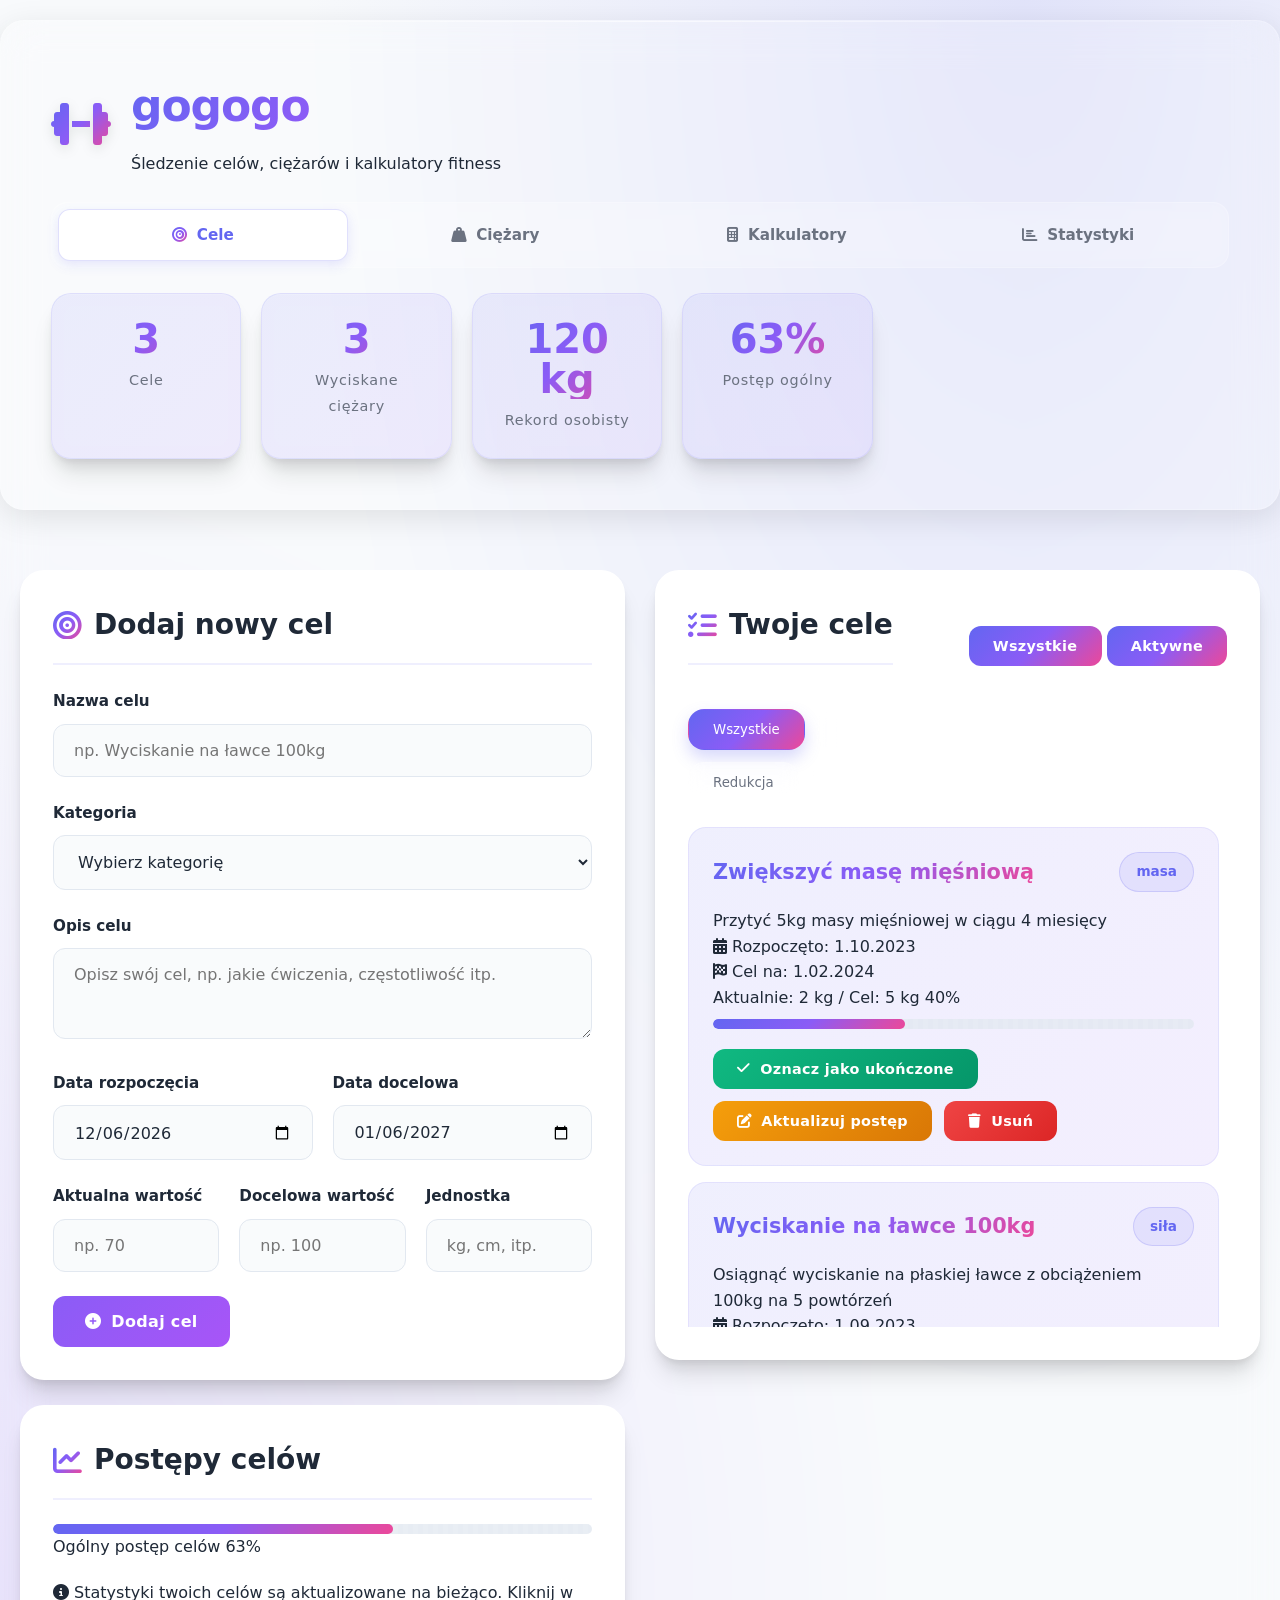
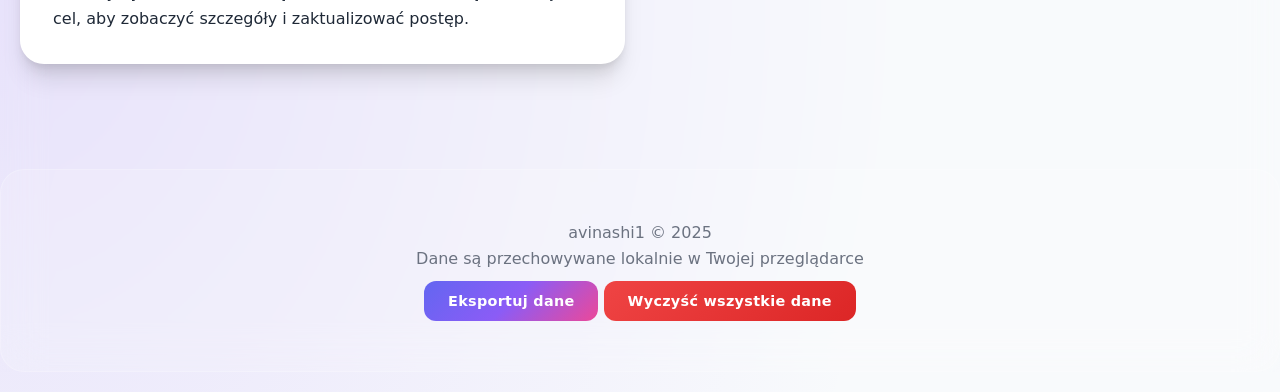
==== index.html @ af3c7fda "Add files via upload" ====
<!DOCTYPE html>
<html lang="pl">
<head>
    <meta charset="UTF-8">
    <meta name="viewport" content="width=device-width, initial-scale=1.0">
    <title>Fitness Pro Tracker - Śledzenie Celów i Ciężarów</title>
    <link rel="stylesheet" href="https://cdnjs.cloudflare.com/ajax/libs/font-awesome/6.4.0/css/all.min.css">
    <style>
* {
    margin: 0;
    padding: 0;
    box-sizing: border-box;
    font-family: 'Inter', 'Segoe UI', system-ui, -apple-system, sans-serif;
}

:root {
    --primary: #6366f1;
    --primary-light: #818cf8;
    --primary-dark: #4f46e5;
    --secondary: #10b981;
    --accent: #8b5cf6;
    --glass-bg: rgba(255, 255, 255, 0.15);
    --glass-border: rgba(255, 255, 255, 0.2);
    --glass-shadow: 0 8px 32px rgba(0, 0, 0, 0.1);
    --text-primary: #1f2937;
    --text-secondary: #6b7280;
    --success: #10b981;
    --warning: #f59e0b;
    --danger: #ef4444;
    --background: #f8fafc;
    --surface: #ffffff;
    --gradient-primary: linear-gradient(135deg, #6366f1 0%, #8b5cf6 50%, #ec4899 100%);
    --gradient-glass: linear-gradient(135deg, rgba(255, 255, 255, 0.25) 0%, rgba(255, 255, 255, 0.15) 100%);
    --gradient-card: linear-gradient(135deg, rgba(99, 102, 241, 0.1) 0%, rgba(139, 92, 246, 0.1) 100%);
}

body {
    background: var(--background);
    background-image: 
        radial-gradient(at 80% 0%, rgba(99, 102, 241, 0.15) 0px, transparent 50%),
        radial-gradient(at 0% 80%, rgba(139, 92, 246, 0.15) 0px, transparent 50%);
    color: var(--text-primary);
    line-height: 1.6;
    min-height: 100vh;
    backdrop-filter: blur(20px);
}

.container {
    max-width: 1400px;
    margin: 0 auto;
    padding: 20px;
}

header {
    background: var(--glass-bg);
    backdrop-filter: blur(20px) saturate(180%);
    -webkit-backdrop-filter: blur(20px) saturate(180%);
    border: 1px solid var(--glass-border);
    border-radius: 24px;
    padding: 30px 0;
    margin: 20px auto 40px;
    max-width: 1400px;
    box-shadow: var(--glass-shadow);
    position: relative;
    overflow: hidden;
}

header::before {
    content: '';
    position: absolute;
    top: 0;
    left: 0;
    right: 0;
    height: 1px;
    background: linear-gradient(90deg, 
        transparent, 
        rgba(255, 255, 255, 0.6), 
        transparent
    );
}

.header-content {
    display: flex;
    justify-content: space-between;
    align-items: center;
    flex-wrap: wrap;
    padding: 0 30px;
    position: relative;
    z-index: 1;
}

h1 {
    font-size: 2.75rem;
    font-weight: 800;
    background: var(--gradient-primary);
    -webkit-background-clip: text;
    background-clip: text;
    color: transparent;
    margin-bottom: 10px;
    letter-spacing: -0.025em;
}

.logo {
    display: flex;
    align-items: center;
    gap: 20px;
}

.logo i {
    font-size: 3rem;
    background: var(--gradient-primary);
    -webkit-background-clip: text;
    background-clip: text;
    color: transparent;
    filter: drop-shadow(0 4px 6px rgba(0, 0, 0, 0.1));
}

.nav-tabs {
    display: flex;
    background: var(--glass-bg);
    backdrop-filter: blur(10px);
    border: 1px solid var(--glass-border);
    border-radius: 16px;
    padding: 6px;
    margin-top: 25px;
    width: 100%;
    gap: 4px;
}

.tab-btn {
    flex: 1;
    background: transparent;
    border: none;
    color: var(--text-secondary);
    padding: 16px 20px;
    border-radius: 12px;
    cursor: pointer;
    font-weight: 600;
    font-size: 0.95rem;
    transition: all 0.3s cubic-bezier(0.4, 0, 0.2, 1);
    display: flex;
    align-items: center;
    justify-content: center;
    gap: 10px;
    position: relative;
    overflow: hidden;
}

.tab-btn::before {
    content: '';
    position: absolute;
    top: 0;
    left: 0;
    right: 0;
    bottom: 0;
    background: var(--gradient-glass);
    opacity: 0;
    transition: opacity 0.3s;
}

.tab-btn:hover {
    color: var(--primary);
    transform: translateY(-2px);
}

.tab-btn:hover::before {
    opacity: 1;
}

.tab-btn.active {
    background: var(--surface);
    color: var(--primary);
    box-shadow: 0 4px 12px rgba(99, 102, 241, 0.15);
    border: 1px solid rgba(99, 102, 241, 0.2);
}

.tab-btn.active i {
    background: var(--gradient-primary);
    -webkit-background-clip: text;
    background-clip: text;
    color: transparent;
}

.stats-summary {
    display: flex;
    gap: 20px;
    margin-top: 25px;
    flex-wrap: wrap;
}

.stat-card {
    background: var(--gradient-card);
    backdrop-filter: blur(10px);
    border: 1px solid rgba(99, 102, 241, 0.1);
    border-radius: 20px;
    padding: 25px;
    text-align: center;
    flex: 1;
    min-width: 180px;
    transition: all 0.3s ease;
    position: relative;
    overflow: hidden;
}

.stat-card::before {
    content: '';
    position: absolute;
    top: 0;
    left: 0;
    right: 0;
    height: 3px;
    background: var(--gradient-primary);
    opacity: 0;
    transition: opacity 0.3s;
}

.stat-card:hover {
    transform: translateY(-5px);
    box-shadow: 0 12px 24px rgba(99, 102, 241, 0.15);
    border-color: rgba(99, 102, 241, 0.2);
}

.stat-card:hover::before {
    opacity: 1;
}

.stat-number {
    font-size: 2.5rem;
    font-weight: 800;
    display: block;
    background: var(--gradient-primary);
    -webkit-background-clip: text;
    background-clip: text;
    color: transparent;
    line-height: 1;
    margin-bottom: 8px;
}

.stat-label {
    font-size: 0.9rem;
    color: var(--text-secondary);
    font-weight: 500;
    letter-spacing: 0.05em;
}

/* Tab content with liquid effect */
.tab-content {
    display: none;
    animation: liquidAppear 0.6s cubic-bezier(0.4, 0, 0.2, 1);
}

@keyframes liquidAppear {
    from {
        opacity: 0;
        transform: translateY(20px) scale(0.98);
    }
    to {
        opacity: 1;
        transform: translateY(0) scale(1);
    }
}

.tab-content.active {
    display: block;
}

/* Glass cards with liquid borders */
.main-content {
    display: grid;
    grid-template-columns: 1fr 1fr;
    gap: 30px;
}

@media (max-width: 992px) {
    .main-content {
        grid-template-columns: 1fr;
    }
}

.card {
    background: var(--surface);
    backdrop-filter: blur(20px);
    border: 1px solid var(--glass-border);
    border-radius: 24px;
    padding: 32px;
    box-shadow: var(--glass-shadow);
    margin-bottom: 25px;
    position: relative;
    overflow: hidden;
    transition: all 0.3s cubic-bezier(0.4, 0, 0.2, 1);
}

.card::before {
    content: '';
    position: absolute;
    inset: 0;
    background: var(--gradient-glass);
    opacity: 0;
    transition: opacity 0.3s;
}

.card:hover {
    transform: translateY(-5px);
    box-shadow: 0 20px 40px rgba(0, 0, 0, 0.12);
}

.card:hover::before {
    opacity: 0.1;
}

.card h2 {
    color: var(--text-primary);
    margin-bottom: 24px;
    padding-bottom: 16px;
    border-bottom: 2px solid rgba(99, 102, 241, 0.1);
    display: flex;
    align-items: center;
    gap: 12px;
    font-size: 1.75rem;
    font-weight: 700;
}

.card h2 i {
    background: var(--gradient-primary);
    -webkit-background-clip: text;
    background-clip: text;
    color: transparent;
    font-size: 1.8rem;
}

/* Modern form elements */
.form-group {
    margin-bottom: 24px;
}

label {
    display: block;
    margin-bottom: 10px;
    font-weight: 600;
    color: var(--text-primary);
    font-size: 0.95rem;
}

input, select, textarea {
    width: 100%;
    padding: 16px 20px;
    background: rgba(248, 250, 252, 0.8);
    border: 1.5px solid #e2e8f0;
    border-radius: 12px;
    font-size: 1rem;
    transition: all 0.3s cubic-bezier(0.4, 0, 0.2, 1);
    color: var(--text-primary);
}

input:focus, select:focus, textarea:focus {
    outline: none;
    border-color: var(--primary-light);
    box-shadow: 0 0 0 3px rgba(99, 102, 241, 0.1);
    background: white;
    transform: translateY(-1px);
}

/* Modern buttons with liquid effect */
.btn {
    display: inline-flex;
    align-items: center;
    justify-content: center;
    gap: 10px;
    background: var(--gradient-primary);
    color: white;
    border: none;
    padding: 16px 32px;
    border-radius: 12px;
    cursor: pointer;
    font-size: 1rem;
    font-weight: 600;
    transition: all 0.3s cubic-bezier(0.4, 0, 0.2, 1);
    position: relative;
    overflow: hidden;
    letter-spacing: 0.02em;
}

.btn::before {
    content: '';
    position: absolute;
    top: 50%;
    left: 50%;
    width: 0;
    height: 0;
    border-radius: 50%;
    background: rgba(255, 255, 255, 0.2);
    transform: translate(-50%, -50%);
    transition: width 0.6s, height 0.6s;
}

.btn:hover::before {
    width: 300px;
    height: 300px;
}

.btn:hover {
    transform: translateY(-2px);
    box-shadow: 0 12px 24px rgba(99, 102, 241, 0.3);
}

.btn:active {
    transform: translateY(0);
}

.btn-accent {
    background: linear-gradient(135deg, var(--accent), #a855f7);
}

.btn-purple {
    background: linear-gradient(135deg, #8b5cf6, #7c3aed);
}

.btn-small {
    padding: 12px 24px;
    font-size: 0.9rem;
}

.btn-success {
    background: linear-gradient(135deg, var(--success), #059669);
}

.btn-warning {
    background: linear-gradient(135deg, var(--warning), #d97706);
}

.btn-danger {
    background: linear-gradient(135deg, var(--danger), #dc2626);
}

/* Glass list containers */
.goals-list, .lifts-list {
    max-height: 500px;
    overflow-y: auto;
    padding-right: 8px;
}

/* Custom scrollbar */
.goals-list::-webkit-scrollbar,
.lifts-list::-webkit-scrollbar {
    width: 8px;
}

.goals-list::-webkit-scrollbar-track,
.lifts-list::-webkit-scrollbar-track {
    background: rgba(99, 102, 241, 0.05);
    border-radius: 10px;
}

.goals-list::-webkit-scrollbar-thumb,
.lifts-list::-webkit-scrollbar-thumb {
    background: var(--gradient-primary);
    border-radius: 10px;
}

/* Glass items with liquid hover */
.goal-item, .lift-item {
    background: var(--gradient-card);
    backdrop-filter: blur(10px);
    border: 1px solid rgba(99, 102, 241, 0.1);
    border-radius: 18px;
    padding: 24px;
    margin-bottom: 16px;
    transition: all 0.3s cubic-bezier(0.4, 0, 0.2, 1);
    position: relative;
    overflow: hidden;
}

.goal-item::before,
.lift-item::before {
    content: '';
    position: absolute;
    top: 0;
    left: 0;
    width: 4px;
    height: 100%;
    background: var(--gradient-primary);
    opacity: 0;
    transition: opacity 0.3s;
}

.goal-item:hover::before,
.lift-item:hover::before {
    opacity: 1;
}

.lift-item {
    border-left-color: var(--accent);
}

.goal-item:hover, .lift-item:hover {
    transform: translateY(-4px) scale(1.01);
    box-shadow: 0 12px 24px rgba(99, 102, 241, 0.15);
    border-color: rgba(99, 102, 241, 0.2);
}

.goal-item.completed {
    background: linear-gradient(135deg, rgba(16, 185, 129, 0.1), rgba(5, 150, 105, 0.1));
    border-color: rgba(16, 185, 129, 0.2);
}

/* Headers with gradient text */
.goal-item-header, .lift-item-header {
    display: flex;
    justify-content: space-between;
    align-items: center;
    margin-bottom: 16px;
}

.goal-title, .lift-title {
    font-size: 1.3rem;
    font-weight: 700;
    background: var(--gradient-primary);
    -webkit-background-clip: text;
    background-clip: text;
    color: transparent;
}

.lift-title {
    background: linear-gradient(135deg, var(--accent), #7c3aed);
    -webkit-background-clip: text;
    background-clip: text;
}

.goal-category, .lift-exercise {
    display: inline-block;
    background: rgba(99, 102, 241, 0.1);
    color: var(--primary);
    padding: 8px 16px;
    border-radius: 20px;
    font-size: 0.85rem;
    font-weight: 600;
    border: 1px solid rgba(99, 102, 241, 0.2);
}

.lift-exercise {
    background: rgba(139, 92, 246, 0.1);
    color: var(--accent);
    border-color: rgba(139, 92, 246, 0.2);
}

/* Progress bars with liquid fill */
.progress-bar {
    height: 10px;
    background: rgba(226, 232, 240, 0.8);
    border-radius: 10px;
    overflow: hidden;
    margin-top: 8px;
    position: relative;
}

.progress-bar::before {
    content: '';
    position: absolute;
    top: 0;
    left: 0;
    right: 0;
    bottom: 0;
    background: linear-gradient(90deg, 
        rgba(255, 255, 255, 0.1) 25%, 
        transparent 25%, 
        transparent 50%, 
        rgba(255, 255, 255, 0.1) 50%, 
        rgba(255, 255, 255, 0.1) 75%, 
        transparent 75%, 
        transparent
    );
    background-size: 20px 20px;
    animation: moveStripes 2s linear infinite;
}

@keyframes moveStripes {
    0% { background-position: 0 0; }
    100% { background-position: 20px 0; }
}

.progress-fill {
    height: 100%;
    background: var(--gradient-primary);
    border-radius: 10px;
    width: 0%;
    transition: width 1s cubic-bezier(0.4, 0, 0.2, 1);
    position: relative;
    z-index: 1;
}

/* Action buttons */
.goal-actions, .lift-actions {
    display: flex;
    gap: 12px;
    margin-top: 20px;
    flex-wrap: wrap;
}

/* Empty states */
.empty-state {
    text-align: center;
    padding: 60px 20px;
    color: var(--text-secondary);
}

.empty-state i {
    font-size: 4rem;
    background: var(--gradient-primary);
    -webkit-background-clip: text;
    background-clip: text;
    color: transparent;
    margin-bottom: 24px;
    opacity: 0.5;
}

/* Modern footer */
footer {
    text-align: center;
    margin-top: 60px;
    padding: 30px;
    color: var(--text-secondary);
    background: var(--glass-bg);
    backdrop-filter: blur(20px);
    border: 1px solid var(--glass-border);
    border-radius: 24px;
    margin-bottom: 20px;
}

/* Filter buttons with glass effect */
.category-filter, .exercise-filter {
    display: flex;
    gap: 12px;
    margin-bottom: 24px;
    flex-wrap: wrap;
}

.category-btn, .exercise-btn {
    padding: 12px 24px;
    background: var(--glass-bg);
    backdrop-filter: blur(10px);
    border: 1px solid var(--glass-border);
    border-radius: 16px;
    cursor: pointer;
    transition: all 0.3s cubic-bezier(0.4, 0, 0.2, 1);
    font-weight: 500;
    color: var(--text-secondary);
}

.category-btn:hover, .exercise-btn:hover {
    transform: translateY(-2px);
    background: rgba(99, 102, 241, 0.1);
    border-color: rgba(99, 102, 241, 0.3);
}

.category-btn.active, .exercise-btn.active {
    background: var(--gradient-primary);
    color: white;
    border-color: transparent;
    box-shadow: 0 8px 16px rgba(99, 102, 241, 0.25);
}

/* Calculator cards with liquid glass effect */
.calculator-grid {
    display: grid;
    grid-template-columns: repeat(auto-fill, minmax(320px, 1fr));
    gap: 24px;
    margin-top: 24px;
}

.calculator-card {
    background: var(--gradient-card);
    backdrop-filter: blur(20px);
    border: 1px solid rgba(99, 102, 241, 0.1);
    border-radius: 20px;
    padding: 28px;
    box-shadow: var(--glass-shadow);
    transition: all 0.3s cubic-bezier(0.4, 0, 0.2, 1);
    position: relative;
    overflow: hidden;
}

.calculator-card::before {
    content: '';
    position: absolute;
    top: -50%;
    left: -50%;
    width: 200%;
    height: 200%;
    background: radial-gradient(circle, rgba(255,255,255,0.1) 1%, transparent 1%);
    background-size: 20px 20px;
    opacity: 0;
    transition: opacity 0.3s;
}

.calculator-card:hover::before {
    opacity: 1;
}

.calculator-card:hover {
    transform: translateY(-8px) scale(1.02);
    box-shadow: 0 20px 40px rgba(99, 102, 241, 0.2);
    border-color: rgba(99, 102, 241, 0.3);
}

.calculator-card h3 {
    color: var(--text-primary);
    margin-bottom: 20px;
    display: flex;
    align-items: center;
    gap: 12px;
    font-size: 1.4rem;
    font-weight: 700;
}

/* Result displays */
.calculator-result {
    margin-top: 24px;
    padding: 20px;
    background: rgba(99, 102, 241, 0.05);
    border-radius: 16px;
    display: none;
    border: 1px solid rgba(99, 102, 241, 0.1);
}

.calculator-result.active {
    display: block;
    animation: slideIn 0.4s cubic-bezier(0.4, 0, 0.2, 1);
}

@keyframes slideIn {
    from {
        opacity: 0;
        transform: translateY(10px);
    }
    to {
        opacity: 1;
        transform: translateY(0);
    }
}

.result-value {
    font-size: 2.2rem;
    font-weight: 800;
    background: var(--gradient-primary);
    -webkit-background-clip: text;
    background-clip: text;
    color: transparent;
    margin: 12px 0;
}

.result-category {
    display: inline-block;
    padding: 10px 20px;
    border-radius: 20px;
    font-size: 0.9rem;
    font-weight: 600;
    backdrop-filter: blur(10px);
    margin-top: 12px;
}

.underweight {
    background: linear-gradient(135deg, rgba(59, 130, 246, 0.2), rgba(99, 102, 241, 0.2));
    color: #3b82f6;
    border: 1px solid rgba(59, 130, 246, 0.3);
}

.normal {
    background: linear-gradient(135deg, rgba(16, 185, 129, 0.2), rgba(5, 150, 105, 0.2));
    color: #10b981;
    border: 1px solid rgba(16, 185, 129, 0.3);
}

.overweight {
    background: linear-gradient(135deg, rgba(245, 158, 11, 0.2), rgba(217, 119, 6, 0.2));
    color: #f59e0b;
    border: 1px solid rgba(245, 158, 11, 0.3);
}

.obese {
    background: linear-gradient(135deg, rgba(239, 68, 68, 0.2), rgba(220, 38, 38, 0.2));
    color: #ef4444;
    border: 1px solid rgba(239, 68, 68, 0.3);
}

/* Lift stats grid */
.lift-stats {
    display: grid;
    grid-template-columns: repeat(3, 1fr);
    gap: 12px;
    margin-top: 16px;
}

.lift-stat {
    text-align: center;
    padding: 16px;
    background: var(--glass-bg);
    backdrop-filter: blur(10px);
    border: 1px solid var(--glass-border);
    border-radius: 16px;
    transition: all 0.3s ease;
}

.lift-stat:hover {
    transform: translateY(-3px);
    background: rgba(139, 92, 246, 0.1);
    border-color: rgba(139, 92, 246, 0.3);
}

.lift-stat-value {
    font-size: 1.4rem;
    font-weight: 800;
    background: linear-gradient(135deg, var(--accent), #7c3aed);
    -webkit-background-clip: text;
    background-clip: text;
    color: transparent;
    display: block;
}

.lift-stat-label {
    font-size: 0.85rem;
    color: var(--text-secondary);
    font-weight: 500;
    margin-top: 4px;
}

/* Modal with glass effect */
.modal {
    display: none;
    position: fixed;
    top: 0;
    left: 0;
    right: 0;
    bottom: 0;
    background: rgba(0, 0, 0, 0.6);
    backdrop-filter: blur(10px);
    z-index: 1000;
    justify-content: center;
    align-items: center;
    animation: modalFadeIn 0.3s ease;
}

@keyframes modalFadeIn {
    from {
        opacity: 0;
        backdrop-filter: blur(0);
    }
    to {
        opacity: 1;
        backdrop-filter: blur(10px);
    }
}

.modal.active {
    display: flex;
}

.modal-content {
    background: var(--surface);
    backdrop-filter: blur(30px);
    border: 1px solid var(--glass-border);
    border-radius: 28px;
    padding: 40px;
    max-width: 500px;
    width: 90%;
    max-height: 90vh;
    overflow-y: auto;
    box-shadow: 
        0 25px 50px -12px rgba(0, 0, 0, 0.25),
        inset 0 1px 0 0 rgba(255, 255, 255, 0.1);
    animation: modalSlideIn 0.4s cubic-bezier(0.4, 0, 0.2, 1);
}

@keyframes modalSlideIn {
    from {
        opacity: 0;
        transform: translateY(30px) scale(0.95);
    }
    to {
        opacity: 1;
        transform: translateY(0) scale(1);
    }
}

.modal-header {
    display: flex;
    justify-content: space-between;
    align-items: center;
    margin-bottom: 24px;
}

.close-modal {
    background: none;
    border: none;
    font-size: 1.8rem;
    cursor: pointer;
    color: var(--text-secondary);
    width: 40px;
    height: 40px;
    border-radius: 50%;
    display: flex;
    align-items: center;
    justify-content: center;
    transition: all 0.3s ease;
}

.close-modal:hover {
    background: rgba(239, 68, 68, 0.1);
    color: var(--danger);
}

/* Exercise list grid */
.exercise-list {
    display: grid;
    grid-template-columns: repeat(auto-fill, minmax(160px, 1fr));
    gap: 12px;
    margin-top: 20px;
}

.exercise-option {
    padding: 16px;
    background: var(--glass-bg);
    backdrop-filter: blur(10px);
    border: 1px solid var(--glass-border);
    border-radius: 16px;
    cursor: pointer;
    transition: all 0.3s cubic-bezier(0.4, 0, 0.2, 1);
    font-size: 0.95rem;
    text-align: center;
}

.exercise-option:hover {
    transform: translateY(-3px);
    background: rgba(99, 102, 241, 0.1);
    border-color: rgba(99, 102, 241, 0.3);
}

.exercise-option.selected {
    background: var(--gradient-primary);
    color: white;
    border-color: transparent;
    box-shadow: 0 8px 16px rgba(99, 102, 241, 0.25);
}

/* Form row layout */
.form-row {
    display: flex;
    gap: 20px;
}

.form-row .form-group {
    flex: 1;
}

/* Responsive adjustments */
@media (max-width: 768px) {
    .form-row {
        flex-direction: column;
        gap: 0;
    }
    
    .lift-stats {
        grid-template-columns: 1fr;
    }
    
    .stats-summary {
        justify-content: center;
    }
    
    .header-content {
        flex-direction: column;
        text-align: center;
        gap: 20px;
    }
    
    .nav-tabs {
        flex-direction: column;
    }
    
    .tab-btn {
        padding: 14px;
    }
    
    h1 {
        font-size: 2.25rem;
    }
    
    .calculator-grid {
        grid-template-columns: 1fr;
    }
}

/* Liquid animation for loading states */
@keyframes liquidFlow {
    0% {
        background-position: 0% 50%;
    }
    50% {
        background-position: 100% 50%;
    }
    100% {
        background-position: 0% 50%;
    }
}

/* Add subtle animations to interactive elements */
.btn, .card, .goal-item, .lift-item, .calculator-card, .stat-card {
    animation: floatIn 0.6s cubic-bezier(0.4, 0, 0.2, 1) forwards;
}

@keyframes floatIn {
    from {
        opacity: 0;
        transform: translateY(20px);
    }
    to {
        opacity: 1;
        transform: translateY(0);
    }
}

/* Add depth with multiple shadows */
.card, .modal-content, .stat-card {
    box-shadow: 
        0 4px 6px -1px rgba(0, 0, 0, 0.05),
        0 10px 15px -3px rgba(0, 0, 0, 0.08),
        0 20px 25px -5px rgba(0, 0, 0, 0.1),
        inset 0 1px 0 0 rgba(255, 255, 255, 0.1);
}

/* Gradient text effects */
.gradient-text {
    background: var(--gradient-primary);
    -webkit-background-clip: text;
    background-clip: text;
    color: transparent;
}

/* Subtle hover effects for all interactive elements */
button, input[type="submit"], .category-btn, .exercise-btn, .exercise-option {
    cursor: pointer;
    transition: all 0.3s cubic-bezier(0.4, 0, 0.2, 1);
}

button:active, input[type="submit"]:active {
    transform: scale(0.98);
}

/* Custom focus styles */
:focus-visible {
    outline: 2px solid var(--primary);
    outline-offset: 2px;
}

/* Selection color */
::selection {
    background: rgba(99, 102, 241, 0.3);
    color: white;
}

/* Smooth scrolling */
html {
    scroll-behavior: smooth;
}
    </style>
</head>
<body>
    <header>
        <div class="container">
            <div class="header-content">
                <div class="logo">
                    <i class="fas fa-dumbbell"></i>
                    <div>
                        <h1>gogogo</h1>
                        <p>Śledzenie celów, ciężarów i kalkulatory fitness</p>
                    </div>
                </div>
                
                <div class="nav-tabs">
                    <button class="tab-btn active" data-tab="goals">
                        <i class="fas fa-bullseye"></i> Cele
                    </button>
                    <button class="tab-btn" data-tab="lifts">
                        <i class="fas fa-weight-hanging"></i> Ciężary
                    </button>
                    <button class="tab-btn" data-tab="calculators">
                        <i class="fas fa-calculator"></i> Kalkulatory
                    </button>
                    <button class="tab-btn" data-tab="stats">
                        <i class="fas fa-chart-bar"></i> Statystyki
                    </button>
                </div>
                
                <div class="stats-summary">
                    <div class="stat-card">
                        <span class="stat-number" id="total-goals">0</span>
                        <span class="stat-label">Cele</span>
                    </div>
                    <div class="stat-card">
                        <span class="stat-number" id="total-lifts">0</span>
                        <span class="stat-label">Wyciskane ciężary</span>
                    </div>
                    <div class="stat-card">
                        <span class="stat-number" id="personal-best">0</span>
                        <span class="stat-label">Rekord osobisty</span>
                    </div>
                    <div class="stat-card">
                        <span class="stat-number" id="overall-progress-percent">0%</span>
                        <span class="stat-label">Postęp ogólny</span>
                    </div>
                </div>
            </div>
        </div>
    </header>
    
    <div class="container">
        <!-- Zakładka CELÓW -->
        <div class="tab-content active" id="goals-tab">
            <div class="main-content">
                <div class="left-column">
                    <div class="card">
                        <h2><i class="fas fa-bullseye"></i> Dodaj nowy cel</h2>
                        <form id="goal-form">
                            <div class="form-group">
                                <label for="goal-title">Nazwa celu</label>
                                <input type="text" id="goal-title" placeholder="np. Wyciskanie na ławce 100kg" required>
                            </div>
                            
                            <div class="form-group">
                                <label for="goal-category">Kategoria</label>
                                <select id="goal-category" required>
                                    <option value="">Wybierz kategorię</option>
                                    <option value="siła">Siła</option>
                                    <option value="masa">Masa mięśniowa</option>
                                    <option value="wytrzymałość">Wytrzymałość</option>
                                    <option value="redukcja">Redukcja tłuszczu</option>
                                    <option value="technika">Technika</option>
                                    <option value="inne">Inne</option>
                                </select>
                            </div>
                            
                            <div class="form-group">
                                <label for="goal-description">Opis celu</label>
                                <textarea id="goal-description" rows="3" placeholder="Opisz swój cel, np. jakie ćwiczenia, częstotliwość itp."></textarea>
                            </div>
                            
                            <div class="form-row">
                                <div class="form-group">
                                    <label for="goal-start">Data rozpoczęcia</label>
                                    <input type="date" id="goal-start" required>
                                </div>
                                
                                <div class="form-group">
                                    <label for="goal-end">Data docelowa</label>
                                    <input type="date" id="goal-end">
                                </div>
                            </div>
                            
                            <div class="form-row">
                                <div class="form-group">
                                    <label for="current-value">Aktualna wartość</label>
                                    <input type="number" id="current-value" placeholder="np. 70" min="0">
                                </div>
                                
                                <div class="form-group">
                                    <label for="target-value">Docelowa wartość</label>
                                    <input type="number" id="target-value" placeholder="np. 100" min="0" required>
                                </div>
                                
                                <div class="form-group">
                                    <label for="unit">Jednostka</label>
                                    <input type="text" id="unit" placeholder="kg, cm, itp.">
                                </div>
                            </div>
                            
                            <button type="submit" class="btn btn-accent">
                                <i class="fas fa-plus-circle"></i> Dodaj cel
                            </button>
                        </form>
                    </div>
                    
                    <div class="card">
                        <h2><i class="fas fa-chart-line"></i> Postępy celów</h2>
                        <div class="progress-overview">
                            <div class="progress-bar" style="margin-top: 10px;">
                                <div class="progress-fill" id="goals-progress-bar" style="width: 0%;"></div>
                            </div>
                            <div class="progress-text">
                                <span>Ogólny postęp celów</span>
                                <span id="goals-progress-text">0%</span>
                            </div>
                            <div style="margin-top: 20px;">
                                <p><i class="fas fa-info-circle"></i> Statystyki twoich celów są aktualizowane na bieżąco. Kliknij w cel, aby zobaczyć szczegóły i zaktualizować postęp.</p>
                            </div>
                        </div>
                    </div>
                </div>
                
                <div class="right-column">
                    <div class="card">
                        <div style="display: flex; justify-content: space-between; align-items: center; margin-bottom: 20px;">
                            <h2><i class="fas fa-list-check"></i> Twoje cele</h2>
                            <div>
                                <button class="btn btn-small" id="show-all-goals">Wszystkie</button>
                                <button class="btn btn-small" id="show-active-goals">Aktywne</button>
                            </div>
                        </div>
                        
                        <div class="category-filter">
                            <button class="category-btn active" data-category="all">Wszystkie</button>
                            <button class="category-btn" data-category="siła">Siła</button>
                            <button class="category-btn" data-category="masa">Masa</button>
                            <button class="category-btn" data-category="wytrzymałość">Wytrzymałość</button>
                            <button class="category-btn" data-category="redukcja">Redukcja</button>
                            <button class="category-btn" data-category="technika">Technika</button>
                            <button class="category-btn" data-category="inne">Inne</button>
                        </div>
                        
                        <div class="goals-list" id="goals-container">
                            <!-- Cele będą dodawane dynamicznie -->
                            <div class="empty-state">
                                <i class="fas fa-bullseye"></i>
                                <h3>Brak celów</h3>
                                <p>Dodaj swój pierwszy cel, aby rozpocząć śledzenie postępów na siłowni!</p>
                            </div>
                        </div>
                    </div>
                </div>
            </div>
        </div>
        
        <!-- Zakładka CIĘŻARÓW -->
        <div class="tab-content" id="lifts-tab">
            <div class="main-content">
                <div class="left-column">
                    <div class="card">
                        <h2><i class="fas fa-weight-hanging"></i> Dodaj wyciśnięty ciężar</h2>
                        <form id="lift-form">
                            <div class="form-group">
                                <label for="lift-exercise">Ćwiczenie</label>
                                <div style="display: flex; gap: 10px;">
                                    <select id="lift-exercise" style="flex: 1;" required>
                                        <option value="">Wybierz ćwiczenie</option>
                                        <option value="Wyciskanie na ławce płaskiej">Wyciskanie na ławce płaskiej</option>
                                        <option value="Przysiad ze sztangą">Przysiad ze sztangą</option>
                                        <option value="Martwy ciąg">Martwy ciąg</option>
                                        <option value="Wyciskanie żołnierskie">Wyciskanie żołnierskie</option>
                                        <option value="Wiosłowanie sztangą">Wiosłowanie sztangą</option>
                                        <option value="Podciąganie na drążku">Podciąganie na drążku</option>
                                        <option value="Uginanie ramion ze sztangą">Uginanie ramion ze sztangą</option>
                                        <option value="Wyciskanie francuskie">Wyciskanie francuskie</option>
                                        <option value="inne">Inne (wpisz poniżej)</option>
                                    </select>
                                    <button type="button" class="btn btn-small" id="custom-exercise-btn">
                                        <i class="fas fa-plus"></i>
                                    </button>
                                </div>
                                <input type="text" id="custom-exercise" placeholder="Wpisz niestandardowe ćwiczenie" style="display: none; margin-top: 10px;">
                            </div>
                            
                            <div class="form-row">
                                <div class="form-group">
                                    <label for="lift-weight">Ciężar (kg)</label>
                                    <input type="number" id="lift-weight" placeholder="np. 80" min="0" step="0.5" required>
                                </div>
                                
                                <div class="form-group">
                                    <label for="lift-reps">Powtórzenia</label>
                                    <input type="number" id="lift-reps" placeholder="np. 8" min="1" required>
                                </div>
                                
                                <div class="form-group">
                                    <label for="lift-sets">Serie</label>
                                    <input type="number" id="lift-sets" placeholder="np. 3" min="1" value="1">
                                </div>
                            </div>
                            
                            <div class="form-group">
                                <label for="lift-date">Data wykonania</label>
                                <input type="date" id="lift-date" required>
                            </div>
                            
                            <div class="form-group">
                                <label for="lift-notes">Notatki (opcjonalnie)</label>
                                <textarea id="lift-notes" rows="2" placeholder="Np. technika, samopoczucie, pomoc partnera itp."></textarea>
                            </div>
                            
                            <button type="submit" class="btn btn-purple">
                                <i class="fas fa-plus-circle"></i> Dodaj ciężar
                            </button>
                        </form>
                    </div>
                    
                    <div class="card">
                        <h2><i class="fas fa-trophy"></i> Twoje rekordy</h2>
                        <div id="personal-records">
                            <p>Dodaj swoje pierwsze wyciski, aby zobaczyć tutaj rekordy osobiste!</p>
                        </div>
                    </div>
                </div>
                
                <div class="right-column">
                    <div class="card">
                        <div style="display: flex; justify-content: space-between; align-items: center; margin-bottom: 20px;">
                            <h2><i class="fas fa-history"></i> Historia wycisków</h2>
                            <div>
                                <button class="btn btn-small" id="show-all-lifts">Wszystkie</button>
                                <button class="btn btn-small" id="show-last-month">Ostatni miesiąc</button>
                            </div>
                        </div>
                        
                        <div class="exercise-filter" id="exercise-filter-container">
                            <!-- Filtry ćwiczeń będą dodawane dynamicznie -->
                        </div>
                        
                        <div class="lifts-list" id="lifts-container">
                            <!-- Wyciski będą dodawane dynamicznie -->
                            <div class="empty-state">
                                <i class="fas fa-weight-hanging"></i>
                                <h3>Brak wycisków</h3>
                                <p>Dodaj swój pierwszy wycisk, aby rozpocząć śledzenie postępów siłowych!</p>
                            </div>
                        </div>
                    </div>
                </div>
            </div>
        </div>
        
        <!-- Zakładka KALKULATORÓW -->
        <div class="tab-content" id="calculators-tab">
            <div class="card">
                <h2><i class="fas fa-calculator"></i> Kalkulatory fitness</h2>
                <p>Skorzystaj z poniższych kalkulatorów, aby obliczyć ważne wskaźniki fitness.</p>
                
                <div class="calculator-grid">
                    <!-- Kalkulator BMI -->
                    <div class="calculator-card">
                        <h3><i class="fas fa-weight-scale"></i> Kalkulator BMI</h3>
                        <p>Wskaźnik masy ciała (Body Mass Index)</p>
                        
                        <div class="form-group">
                            <label for="bmi-weight">Waga (kg)</label>
                            <input type="number" id="bmi-weight" placeholder="np. 70" min="20" max="300">
                        </div>
                        
                        <div class="form-group">
                            <label for="bmi-height">Wzrost (cm)</label>
                            <input type="number" id="bmi-height" placeholder="np. 180" min="100" max="250">
                        </div>
                        
                        <button class="btn btn-accent" id="calculate-bmi">
                            <i class="fas fa-calculator"></i> Oblicz BMI
                        </button>
                        
                        <div class="calculator-result" id="bmi-result">
                            <h4>Twój wynik BMI:</h4>
                            <div class="result-value" id="bmi-value">0</div>
                            <div class="result-category" id="bmi-category">-</div>
                            <p style="margin-top: 10px; font-size: 0.9rem;">BMI w zakresie 18.5-24.9 jest uważane za prawidłowe.</p>
                        </div>
                    </div>
                    
                    <!-- Kalkulator BMR -->
                    <div class="calculator-card">
                        <h3><i class="fas fa-fire"></i> Kalkulator BMR</h3>
                        <p>Podstawowa przemiana materii (Basal Metabolic Rate)</p>
                        
                        <div class="form-group">
                            <label>Płeć</label>
                            <div style="display: flex; gap: 15px; margin-top: 5px;">
                                <label style="display: flex; align-items: center; gap: 5px;">
                                    <input type="radio" name="gender" value="male" checked> Mężczyzna
                                </label>
                                <label style="display: flex; align-items: center; gap: 5px;">
                                    <input type="radio" name="gender" value="female"> Kobieta
                                </label>
                            </div>
                        </div>
                        
                        <div class="form-group">
                            <label for="bmr-weight">Waga (kg)</label>
                            <input type="number" id="bmr-weight" placeholder="np. 70" min="20" max="300">
                        </div>
                        
                        <div class="form-group">
                            <label for="bmr-height">Wzrost (cm)</label>
                            <input type="number" id="bmr-height" placeholder="np. 180" min="100" max="250">
                        </div>
                        
                        <div class="form-group">
                            <label for="bmr-age">Wiek</label>
                            <input type="number" id="bmr-age" placeholder="np. 30" min="15" max="100">
                        </div>
                        
                        <button class="btn btn-accent" id="calculate-bmr">
                            <i class="fas fa-calculator"></i> Oblicz BMR
                        </button>
                        
                        <div class="calculator-result" id="bmr-result">
                            <h4>Twoje BMR:</h4>
                            <div class="result-value" id="bmr-value">0</div>
                            <p style="margin-top: 10px; font-size: 0.9rem;">Liczba kalorii spalana w stanie spoczynku (bez aktywności).</p>
                        </div>
                    </div>
                    
                    <!-- Kalkulator TDEE -->
                    <div class="calculator-card">
                        <h3><i class="fas fa-running"></i> Kalkulator TDEE</h3>
                        <p>Całkowite dzienne zapotrzebowanie kaloryczne</p>
                        
                        <div class="form-group">
                            <label for="tdee-bmr">BMR (wpisz z kalkulatora powyżej lub oblicz)</label>
                            <input type="number" id="tdee-bmr" placeholder="np. 1700">
                        </div>
                        
                        <div class="form-group">
                            <label for="activity-level">Poziom aktywności</label>
                            <select id="activity-level">
                                <option value="1.2">Siedzący tryb życia (brak ćwiczeń)</option>
                                <option value="1.375">Lekka aktywność (1-3 dni/tydzień)</option>
                                <option value="1.55" selected>Umiarkowana aktywność (3-5 dni/tydzień)</option>
                                <option value="1.725">Duża aktywność (6-7 dni/tydzień)</option>
                                <option value="1.9">Bardzo duża aktywność (2x dziennie, praca fizyczna)</option>
                            </select>
                        </div>
                        
                        <button class="btn btn-accent" id="calculate-tdee">
                            <i class="fas fa-calculator"></i> Oblicz TDEE
                        </button>
                        
                        <div class="calculator-result" id="tdee-result">
                            <h4>Twoje TDEE:</h4>
                            <div class="result-value" id="tdee-value">0</div>
                            <p style="margin-top: 10px; font-size: 0.9rem;">Liczba kalorii potrzebna do utrzymania wagi przy Twojej aktywności.</p>
                            <div style="margin-top: 15px; padding: 10px; background: #f0f7ff; border-radius: 5px;">
                                <p style="font-size: 0.9rem; margin-bottom: 5px;"><strong>Dla redukcji:</strong> <span id="tdee-cut">0</span> kcal</p>
                                <p style="font-size: 0.9rem;"><strong>Dla masy:</strong> <span id="tdee-bulk">0</span> kcal</p>
                            </div>
                        </div>
                    </div>
                    
                    <!-- Kalkulator 1RM (One Rep Max) -->
                    <div class="calculator-card">
                        <h3><i class="fas fa-dumbbell"></i> Kalkulator 1RM</h3>
                        <p>Maksymalny ciężar na jedno powtórzenie</p>
                        
                        <div class="form-group">
                            <label for="onerm-weight">Ciężar (kg)</label>
                            <input type="number" id="onerm-weight" placeholder="np. 80" min="0" step="0.5">
                        </div>
                        
                        <div class="form-group">
                            <label for="onerm-reps">Liczba powtórzeń</label>
                            <input type="number" id="onerm-reps" placeholder="np. 5" min="1" max="15">
                        </div>
                        
                        <div class="form-group">
                            <label for="onerm-formula">Wzór</label>
                            <select id="onerm-formula">
                                <option value="epley">Epley (najpopularniejszy)</option>
                                <option value="brzycki">Brzycki</option>
                                <option value="lander">Lander</option>
                            </select>
                        </div>
                        
                        <button class="btn btn-accent" id="calculate-onerm">
                            <i class="fas fa-calculator"></i> Oblicz 1RM
                        </button>
                        
                        <div class="calculator-result" id="onerm-result">
                            <h4>Twój maksymalny ciężar (1RM):</h4>
                            <div class="result-value" id="onerm-value">0 kg</div>
                            <p style="margin-top: 10px; font-size: 0.9rem;">Przybliżona wartość maksymalnego ciężaru na jedno powtórzenie.</p>
                        </div>
                    </div>
                </div>
            </div>
        </div>
        
        <!-- Zakładka STATYSTYK -->
        <div class="tab-content" id="stats-tab">
            <div class="main-content">
                <div class="left-column">
                    <div class="card">
                        <h2><i class="fas fa-chart-pie"></i> Podsumowanie</h2>
                        <div style="display: grid; grid-template-columns: 1fr 1fr; gap: 20px;">
                            <div style="background: #f0f7ff; padding: 20px; border-radius: 10px;">
                                <h3 style="color: var(--primary); margin-bottom: 10px;">Cele</h3>
                                <div style="font-size: 2.5rem; font-weight: bold; color: var(--primary);" id="stats-goals-total">0</div>
                                <p style="color: #666; margin-top: 5px;">Łączna liczba celów</p>
                                <div style="margin-top: 15px;">
                                    <p><span id="stats-goals-completed">0</span> ukończonych</p>
                                    <p><span id="stats-goals-active">0</span> aktywnych</p>
                                </div>
                            </div>
                            
                            <div style="background: #f5f0ff; padding: 20px; border-radius: 10px;">
                                <h3 style="color: var(--purple); margin-bottom: 10px;">Ciężary</h3>
                                <div style="font-size: 2.5rem; font-weight: bold; color: var(--purple);" id="stats-lifts-total">0</div>
                                <p style="color: #666; margin-top: 5px;">Łączna liczba wycisków</p>
                                <div style="margin-top: 15px;">
                                    <p><span id="stats-lifts-month">0</span> w tym miesiącu</p>
                                    <p><span id="stats-different-exercises">0</span> różnych ćwiczeń</p>
                                </div>
                            </div>
                        </div>
                        
                        <div style="margin-top: 30px;">
                            <h3>Rozkład celów według kategorii</h3>
                            <div id="goals-by-category" style="margin-top: 15px;">
                                <p>Dodaj cele, aby zobaczyć statystyki</p>
                            </div>
                        </div>
                    </div>
                </div>
                
                <div class="right-column">
                    <div class="card">
                        <h2><i class="fas fa-chart-line"></i> Postęp w czasie</h2>
                        <div id="progress-history">
                            <p>Dodaj cele i wyciski, aby zobaczyć wykresy postępów</p>
                        </div>
                        
                        <div style="margin-top: 30px;">
                            <h3>Najczęściej wykonywane ćwiczenia</h3>
                            <div id="top-exercises" style="margin-top: 15px;">
                                <p>Dodaj wyciski, aby zobaczyć statystyki ćwiczeń</p>
                            </div>
                        </div>
                    </div>
                </div>
            </div>
        </div>
    </div>
    
    <!-- Modal do wyboru ćwiczeń -->
    <div class="modal" id="exercise-modal">
        <div class="modal-content">
            <div class="modal-header">
                <h3>Wybierz ćwiczenie</h3>
                <button class="close-modal" id="close-exercise-modal">&times;</button>
            </div>
            <p>Wybierz z listy lub wpisz niestandardowe ćwiczenie:</p>
            <div class="exercise-list" id="exercise-list">
                <!-- Ćwiczenia będą dodawane dynamicznie -->
            </div>
            <div style="margin-top: 20px;">
                <button class="btn btn-accent" id="confirm-exercise">Potwierdź wybór</button>
            </div>
        </div>
    </div>
    
    <footer>
        <div class="container">
            <p>avinashi1 &copy; 2025</p>
            <p>Dane są przechowywane lokalnie w Twojej przeglądarce</p>
            <button class="btn btn-small" id="export-data" style="margin-top: 10px;">Eksportuj dane</button>
            <button class="btn btn-small btn-danger" id="clear-data" style="margin-top: 10px;">Wyczyść wszystkie dane</button>
        </div>
    </footer>

    <script>
        document.addEventListener('DOMContentLoaded', function() {
            // Ustaw domyślne daty
            const today = new Date().toISOString().split('T')[0];
            document.getElementById('goal-start').value = today;
            document.getElementById('lift-date').value = today;
            
            const nextMonth = new Date();
            nextMonth.setMonth(nextMonth.getMonth() + 1);
            document.getElementById('goal-end').value = nextMonth.toISOString().split('T')[0];
            
            // Załaduj dane z localStorage
            let goals = JSON.parse(localStorage.getItem('fitnessGoals')) || [];
            let lifts = JSON.parse(localStorage.getItem('fitnessLifts')) || [];
            
            // Obsługa zakładek
            document.querySelectorAll('.tab-btn').forEach(tab => {
                tab.addEventListener('click', function() {
                    const tabId = this.getAttribute('data-tab');
                    
                    // Zmień aktywną zakładkę
                    document.querySelectorAll('.tab-btn').forEach(t => t.classList.remove('active'));
                    this.classList.add('active');
                    
                    // Pokaż odpowiednią zawartość
                    document.querySelectorAll('.tab-content').forEach(content => {
                        content.classList.remove('active');
                    });
                    
                    document.getElementById(`${tabId}-tab`).classList.add('active');
                    
                    // Odśwież statystyki dla zakładki statystyk
                    if (tabId === 'stats') {
                        updateStatsTab();
                    }
                });
            });
            
            // Inicjalizacja aplikacji
            renderGoals();
            renderLifts();
            updateMainStats();
            setupCalculators();
            
            // Obsługa formularza dodawania celu
            document.getElementById('goal-form').addEventListener('submit', function(e) {
                e.preventDefault();
                
                const newGoal = {
                    id: Date.now(),
                    title: document.getElementById('goal-title').value,
                    category: document.getElementById('goal-category').value,
                    description: document.getElementById('goal-description').value,
                    startDate: document.getElementById('goal-start').value,
                    endDate: document.getElementById('goal-end').value,
                    currentValue: parseFloat(document.getElementById('current-value').value) || 0,
                    targetValue: parseFloat(document.getElementById('target-value').value),
                    unit: document.getElementById('unit').value || 'jednostek',
                    completed: false,
                    createdAt: new Date().toISOString()
                };
                
                goals.push(newGoal);
                saveGoals();
                renderGoals();
                updateMainStats();
                
                // Reset formularza
                this.reset();
                document.getElementById('goal-start').value = today;
                document.getElementById('goal-end').value = nextMonth.toISOString().split('T')[0];
                
                // Pokazuj powiadomienie
                showNotification('Cel został dodany pomyślnie!', 'success');
            });
            
            // Obsługa formularza dodawania wycisku
            document.getElementById('lift-form').addEventListener('submit', function(e) {
                e.preventDefault();
                
                let exercise = document.getElementById('lift-exercise').value;
                if (exercise === 'inne') {
                    exercise = document.getElementById('custom-exercise').value;
                    if (!exercise.trim()) {
                        showNotification('Wpisz nazwę ćwiczenia!', 'error');
                        return;
                    }
                }
                
                const newLift = {
                    id: Date.now(),
                    exercise: exercise,
                    weight: parseFloat(document.getElementById('lift-weight').value),
                    reps: parseInt(document.getElementById('lift-reps').value),
                    sets: parseInt(document.getElementById('lift-sets').value) || 1,
                    date: document.getElementById('lift-date').value,
                    notes: document.getElementById('lift-notes').value,
                    createdAt: new Date().toISOString(),
                    estimated1RM: calculate1RM(
                        parseFloat(document.getElementById('lift-weight').value),
                        parseInt(document.getElementById('lift-reps').value),
                        'epley'
                    )
                };
                
                lifts.push(newLift);
                saveLifts();
                renderLifts();
                updateMainStats();
                updatePersonalRecords();
                
                // Reset formularza
                this.reset();
                document.getElementById('lift-date').value = today;
                document.getElementById('custom-exercise').style.display = 'none';
                
                // Pokazuj powiadomienie
                showNotification('Wycisk został dodany pomyślnie!', 'success');
            });
            
            // Obsługa niestandardowego ćwiczenia
            document.getElementById('lift-exercise').addEventListener('change', function() {
                if (this.value === 'inne') {
                    document.getElementById('custom-exercise').style.display = 'block';
                } else {
                    document.getElementById('custom-exercise').style.display = 'none';
                }
            });
            
            document.getElementById('custom-exercise-btn').addEventListener('click', function() {
                document.getElementById('exercise-modal').classList.add('active');
                populateExerciseList();
            });
            
            document.getElementById('close-exercise-modal').addEventListener('click', function() {
                document.getElementById('exercise-modal').classList.remove('active');
            });
            
            document.getElementById('confirm-exercise').addEventListener('click', function() {
                const selectedExercise = document.querySelector('.exercise-option.selected');
                if (selectedExercise) {
                    document.getElementById('lift-exercise').value = selectedExercise.getAttribute('data-exercise');
                    document.getElementById('exercise-modal').classList.remove('active');
                }
            });
            
            // Obsługa filtrów celów
            document.querySelectorAll('.category-btn').forEach(btn => {
                btn.addEventListener('click', function() {
                    document.querySelectorAll('.category-btn').forEach(b => b.classList.remove('active'));
                    this.classList.add('active');
                    
                    const category = this.getAttribute('data-category');
                    filterGoalsByCategory(category);
                });
            });
            
            // Obsługa przycisków "Wszystkie" i "Aktywne" dla celów
            document.getElementById('show-all-goals').addEventListener('click', function() {
                renderGoals();
                document.querySelectorAll('.category-btn').forEach(b => b.classList.remove('active'));
                document.querySelector('[data-category="all"]').classList.add('active');
            });
            
            document.getElementById('show-active-goals').addEventListener('click', function() {
                const activeGoals = goals.filter(goal => !goal.completed);
                renderGoals(activeGoals);
                document.querySelectorAll('.category-btn').forEach(b => b.classList.remove('active'));
                document.querySelector('[data-category="all"]').classList.add('active');
            });
            
            // Obsługa przycisków dla wycisków
            document.getElementById('show-all-lifts').addEventListener('click', function() {
                renderLifts();
            });
            
            document.getElementById('show-last-month').addEventListener('click', function() {
                const oneMonthAgo = new Date();
                oneMonthAgo.setMonth(oneMonthAgo.getMonth() - 1);
                
                const recentLifts = lifts.filter(lift => new Date(lift.date) >= oneMonthAgo);
                renderLifts(recentLifts);
            });
            
            // Eksport i czyszczenie danych
            document.getElementById('export-data').addEventListener('click', function() {
                const data = {
                    goals: goals,
                    lifts: lifts,
                    exportedAt: new Date().toISOString()
                };
                
                const dataStr = JSON.stringify(data, null, 2);
                const dataUri = 'data:application/json;charset=utf-8,'+ encodeURIComponent(dataStr);
                
                const exportFileDefaultName = 'fitness-data-export.json';
                
                const linkElement = document.createElement('a');
                linkElement.setAttribute('href', dataUri);
                linkElement.setAttribute('download', exportFileDefaultName);
                linkElement.click();
                
                showNotification('Dane zostały wyeksportowane!', 'success');
            });
            
            document.getElementById('clear-data').addEventListener('click', function() {
                if (confirm('Czy na pewno chcesz usunąć WSZYSTKIE dane? Tej operacji nie można cofnąć.')) {
                    localStorage.removeItem('fitnessGoals');
                    localStorage.removeItem('fitnessLifts');
                    goals = [];
                    lifts = [];
                    
                    renderGoals();
                    renderLifts();
                    updateMainStats();
                    updatePersonalRecords();
                    
                    showNotification('Wszystkie dane zostały usunięte!', 'info');
                }
            });
            
            // Funkcje pomocnicze
            function saveGoals() {
                localStorage.setItem('fitnessGoals', JSON.stringify(goals));
            }
            
            function saveLifts() {
                localStorage.setItem('fitnessLifts', JSON.stringify(lifts));
            }
            
            function renderGoals(goalsToRender = goals) {
                const container = document.getElementById('goals-container');
                
                if (goalsToRender.length === 0) {
                    container.innerHTML = `
                        <div class="empty-state">
                            <i class="fas fa-bullseye"></i>
                            <h3>Brak celów</h3>
                            <p>Dodaj swój pierwszy cel, aby rozpocząć śledzenie postępów na siłowni!</p>
                        </div>
                    `;
                    return;
                }
                
                // Sortuj cele: nieukończone pierwsze, potem ukończone
                goalsToRender.sort((a, b) => {
                    if (a.completed && !b.completed) return 1;
                    if (!a.completed && b.completed) return -1;
                    return new Date(b.createdAt) - new Date(a.createdAt);
                });
                
                container.innerHTML = '';
                
                goalsToRender.forEach(goal => {
                    const progress = goal.targetValue > 0 ? Math.min(100, Math.round((goal.currentValue / goal.targetValue) * 100)) : 0;
                    const isOverdue = !goal.completed && goal.endDate && new Date(goal.endDate) < new Date();
                    
                    const goalElement = document.createElement('div');
                    goalElement.className = `goal-item ${goal.completed ? 'completed' : ''} ${isOverdue ? 'overdue' : ''}`;
                    goalElement.innerHTML = `
                        <div class="goal-item-header">
                            <div class="goal-title">${goal.title}</div>
                            <span class="goal-category">${goal.category}</span>
                        </div>
                        
                        <div class="goal-details">
                            <p>${goal.description || 'Brak opisu'}</p>
                            <p><i class="fas fa-calendar-alt"></i> Rozpoczęto: ${formatDate(goal.startDate)}</p>
                            ${goal.endDate ? `<p><i class="fas fa-flag-checkered"></i> Cel na: ${formatDate(goal.endDate)}</p>` : ''}
                        </div>
                        
                        <div class="goal-progress">
                            <div class="progress-text">
                                <span>Aktualnie: ${goal.currentValue} ${goal.unit} / Cel: ${goal.targetValue} ${goal.unit}</span>
                                <span>${progress}%</span>
                            </div>
                            <div class="progress-bar">
                                <div class="progress-fill" style="width: ${progress}%; background-color: ${goal.completed ? 'var(--success)' : 'var(--primary)'};"></div>
                            </div>
                        </div>
                        
                        <div class="goal-actions">
                            ${!goal.completed ? `
                                <button class="btn btn-small btn-success complete-goal" data-id="${goal.id}">
                                    <i class="fas fa-check"></i> Oznacz jako ukończone
                                </button>
                                <button class="btn btn-small btn-warning update-goal-progress" data-id="${goal.id}">
                                    <i class="fas fa-edit"></i> Aktualizuj postęp
                                </button>
                            ` : ''}
                            <button class="btn btn-small btn-danger delete-goal" data-id="${goal.id}">
                                <i class="fas fa-trash"></i> Usuń
                            </button>
                        </div>
                    `;
                    
                    container.appendChild(goalElement);
                });
                
                // Dodaj obsługę zdarzeń do przycisków
                document.querySelectorAll('.complete-goal').forEach(btn => {
                    btn.addEventListener('click', function() {
                        const id = parseInt(this.getAttribute('data-id'));
                        completeGoal(id);
                    });
                });
                
                document.querySelectorAll('.delete-goal').forEach(btn => {
                    btn.addEventListener('click', function() {
                        const id = parseInt(this.getAttribute('data-id'));
                        deleteGoal(id);
                    });
                });
                
                document.querySelectorAll('.update-goal-progress').forEach(btn => {
                    btn.addEventListener('click', function() {
                        const id = parseInt(this.getAttribute('data-id'));
                        updateGoalProgress(id);
                    });
                });
                
                // Aktualizuj pasek postępu celów
                updateGoalsProgressBar();
            }
            
            function renderLifts(liftsToRender = lifts) {
                const container = document.getElementById('lifts-container');
                const filterContainer = document.getElementById('exercise-filter-container');
                
                if (liftsToRender.length === 0) {
                    container.innerHTML = `
                        <div class="empty-state">
                            <i class="fas fa-weight-hanging"></i>
                            <h3>Brak wycisków</h3>
                            <p>Dodaj swój pierwszy wycisk, aby rozpocząć śledzenie postępów siłowych!</p>
                        </div>
                    `;
                    return;
                }
                
                // Sortuj wyciski: najnowsze pierwsze
                liftsToRender.sort((a, b) => new Date(b.date) - new Date(a.date));
                
                container.innerHTML = '';
                
                // Utwórz listę unikalnych ćwiczeń dla filtrów
                const uniqueExercises = [...new Set(lifts.map(lift => lift.exercise))];
                
                // Renderuj filtry ćwiczeń
                filterContainer.innerHTML = `
                    <button class="exercise-btn active" data-exercise="all">Wszystkie</button>
                    ${uniqueExercises.map(exercise => `
                        <button class="exercise-btn" data-exercise="${exercise}">${exercise}</button>
                    `).join('')}
                `;
                
                // Obsługa filtrów ćwiczeń
                document.querySelectorAll('.exercise-btn').forEach(btn => {
                    btn.addEventListener('click', function() {
                        document.querySelectorAll('.exercise-btn').forEach(b => b.classList.remove('active'));
                        this.classList.add('active');
                        
                        const exercise = this.getAttribute('data-exercise');
                        if (exercise === 'all') {
                            renderLifts();
                        } else {
                            const filteredLifts = lifts.filter(lift => lift.exercise === exercise);
                            renderLifts(filteredLifts);
                        }
                    });
                });
                
                // Renderuj wyciski
                liftsToRender.forEach(lift => {
                    const liftElement = document.createElement('div');
                    liftElement.className = 'lift-item';
                    liftElement.innerHTML = `
                        <div class="lift-item-header">
                            <div class="lift-title">${lift.exercise}</div>
                            <span class="lift-exercise">${formatDate(lift.date)}</span>
                        </div>
                        
                        <div class="lift-details">
                            <p>${lift.notes || 'Brak notatek'}</p>
                        </div>
                        
                        <div class="lift-stats">
                            <div class="lift-stat">
                                <div class="lift-stat-value">${lift.weight} kg</div>
                                <div class="lift-stat-label">Ciężar</div>
                            </div>
                            <div class="lift-stat">
                                <div class="lift-stat-value">${lift.reps}</div>
                                <div class="lift-stat-label">Powtórzenia</div>
                            </div>
                            <div class="lift-stat">
                                <div class="lift-stat-value">${lift.sets}</div>
                                <div class="lift-stat-label">Serie</div>
                            </div>
                        </div>
                        
                        <div class="lift-actions">
                            <button class="btn btn-small btn-warning edit-lift" data-id="${lift.id}">
                                <i class="fas fa-edit"></i> Edytuj
                            </button>
                            <button class="btn btn-small btn-danger delete-lift" data-id="${lift.id}">
                                <i class="fas fa-trash"></i> Usuń
                            </button>
                        </div>
                    `;
                    
                    container.appendChild(liftElement);
                });
                
                // Dodaj obsługę zdarzeń do przycisków
                document.querySelectorAll('.delete-lift').forEach(btn => {
                    btn.addEventListener('click', function() {
                        const id = parseInt(this.getAttribute('data-id'));
                        deleteLift(id);
                    });
                });
                
                document.querySelectorAll('.edit-lift').forEach(btn => {
                    btn.addEventListener('click', function() {
                        const id = parseInt(this.getAttribute('data-id'));
                        editLift(id);
                    });
                });
            }
            
            function updateMainStats() {
                const totalGoals = goals.length;
                const completedGoals = goals.filter(g => g.completed).length;
                const totalLifts = lifts.length;
                
                // Oblicz rekord osobisty (największy wyciśnięty ciężar)
                let personalBest = 0;
                if (lifts.length > 0) {
                    personalBest = Math.max(...lifts.map(lift => lift.weight));
                }
                
                // Oblicz ogólny postęp celów
                let totalProgress = 0;
                if (totalGoals > 0) {
                    goals.forEach(goal => {
                        const progress = goal.targetValue > 0 ? Math.min(100, (goal.currentValue / goal.targetValue) * 100) : 0;
                        totalProgress += progress;
                    });
                    totalProgress = Math.round(totalProgress / totalGoals);
                }
                
                // Zaktualizuj statystyki
                document.getElementById('total-goals').textContent = totalGoals;
                document.getElementById('total-lifts').textContent = totalLifts;
                document.getElementById('personal-best').textContent = personalBest + (personalBest > 0 ? ' kg' : '');
                document.getElementById('overall-progress-percent').textContent = totalProgress + '%';
                
                // Zaktualizuj pasek ogólnego postępu
                const progressBar = document.getElementById('goals-progress-bar');
                const progressText = document.getElementById('goals-progress-text');
                
                progressBar.style.width = `${totalProgress}%`;
                progressText.textContent = `${totalProgress}%`;
                
                // Zmień kolor w zależności od postępu
                if (totalProgress >= 80) {
                    progressBar.style.backgroundColor = 'var(--success)';
                } else if (totalProgress >= 50) {
                    progressBar.style.backgroundColor = 'var(--warning)';
                } else {
                    progressBar.style.backgroundColor = 'var(--primary)';
                }
            }
            
            function updateGoalsProgressBar() {
                // Oblicz ogólny postęp celów
                let totalProgress = 0;
                if (goals.length > 0) {
                    goals.forEach(goal => {
                        const progress = goal.targetValue > 0 ? Math.min(100, (goal.currentValue / goal.targetValue) * 100) : 0;
                        totalProgress += progress;
                    });
                    totalProgress = Math.round(totalProgress / goals.length);
                }
                
                // Zaktualizuj pasek postępu celów
                const progressBar = document.getElementById('goals-progress-bar');
                const progressText = document.getElementById('goals-progress-text');
                
                progressBar.style.width = `${totalProgress}%`;
                progressText.textContent = `${totalProgress}%`;
                
                // Zmień kolor w zależności od postępu
                if (totalProgress >= 80) {
                    progressBar.style.backgroundColor = 'var(--success)';
                } else if (totalProgress >= 50) {
                    progressBar.style.backgroundColor = 'var(--warning)';
                } else {
                    progressBar.style.backgroundColor = 'var(--primary)';
                }
            }
            
            function updatePersonalRecords() {
                const container = document.getElementById('personal-records');
                
                if (lifts.length === 0) {
                    container.innerHTML = '<p>Dodaj swoje pierwsze wyciski, aby zobaczyć tutaj rekordy osobiste!</p>';
                    return;
                }
                
                // Znajdź rekordy dla każdego ćwiczenia
                const exercises = [...new Set(lifts.map(lift => lift.exercise))];
                const records = [];
                
                exercises.forEach(exercise => {
                    const exerciseLifts = lifts.filter(lift => lift.exercise === exercise);
                    const maxWeight = Math.max(...exerciseLifts.map(lift => lift.weight));
                    const bestLift = exerciseLifts.find(lift => lift.weight === maxWeight);
                    
                    records.push({
                        exercise: exercise,
                        weight: maxWeight,
                        reps: bestLift.reps,
                        date: bestLift.date
                    });
                });
                
                // Posortuj według ciężaru (malejąco)
                records.sort((a, b) => b.weight - a.weight);
                
                container.innerHTML = `
                    <div style="display: grid; gap: 10px;">
                        ${records.map(record => `
                            <div style="background: #f5f0ff; padding: 10px; border-radius: 8px;">
                                <div style="font-weight: bold; color: var(--purple);">${record.exercise}</div>
                                <div style="display: flex; justify-content: space-between; margin-top: 5px;">
                                    <span><i class="fas fa-weight-hanging"></i> ${record.weight} kg</span>
                                    <span><i class="fas fa-redo"></i> ${record.reps} powt.</span>
                                    <span><i class="fas fa-calendar"></i> ${formatDate(record.date)}</span>
                                </div>
                            </div>
                        `).join('')}
                    </div>
                `;
            }
            
            function filterGoalsByCategory(category) {
                if (category === 'all') {
                    renderGoals();
                } else {
                    const filteredGoals = goals.filter(goal => goal.category === category);
                    renderGoals(filteredGoals);
                }
            }
            
            function completeGoal(id) {
                const goal = goals.find(g => g.id === id);
                if (goal) {
                    goal.completed = true;
                    goal.currentValue = goal.targetValue; // Ustaw na 100%
                    saveGoals();
                    renderGoals();
                    updateMainStats();
                    showNotification('Cel oznaczony jako ukończony!', 'success');
                }
            }
            
            function deleteGoal(id) {
                if (confirm('Czy na pewno chcesz usunąć ten cel?')) {
                    goals = goals.filter(g => g.id !== id);
                    saveGoals();
                    renderGoals();
                    updateMainStats();
                    showNotification('Cel został usunięty', 'info');
                }
            }
            
            function deleteLift(id) {
                if (confirm('Czy na pewno chcesz usunąć ten wycisk?')) {
                    lifts = lifts.filter(l => l.id !== id);
                    saveLifts();
                    renderLifts();
                    updateMainStats();
                    updatePersonalRecords();
                    showNotification('Wycisk został usunięty', 'info');
                }
            }
            
            function editLift(id) {
                const lift = lifts.find(l => l.id === id);
                if (lift) {
                    document.getElementById('lift-exercise').value = lift.exercise;
                    document.getElementById('lift-weight').value = lift.weight;
                    document.getElementById('lift-reps').value = lift.reps;
                    document.getElementById('lift-sets').value = lift.sets;
                    document.getElementById('lift-date').value = lift.date;
                    document.getElementById('lift-notes').value = lift.notes;
                    
                    // Usuń stary wpis i przewiń do formularza
                    lifts = lifts.filter(l => l.id !== id);
                    document.querySelector('[data-tab="lifts"]').click();
                    
                    showNotification('Edytuj wycisk w formularzu powyżej', 'info');
                }
            }
            
            function updateGoalProgress(id) {
                const goal = goals.find(g => g.id === id);
                if (goal) {
                    const newValue = prompt(`Podaj aktualną wartość dla "${goal.title}" (w ${goal.unit}):`, goal.currentValue);
                    if (newValue !== null && !isNaN(parseFloat(newValue))) {
                        goal.currentValue = parseFloat(newValue);
                        
                        // Automatycznie oznacz jako ukończony jeśli osiągnięto cel
                        if (goal.currentValue >= goal.targetValue) {
                            goal.completed = true;
                            showNotification('Gratulacje! Osiągnąłeś swój cel!', 'success');
                        }
                        
                        saveGoals();
                        renderGoals();
                        updateMainStats();
                        showNotification('Postęp zaktualizowany!', 'success');
                    }
                }
            }
            
            function populateExerciseList() {
                const container = document.getElementById('exercise-list');
                const exercises = [
                    'Wyciskanie na ławce płaskiej',
                    'Przysiad ze sztangą',
                    'Martwy ciąg',
                    'Wyciskanie żołnierskie',
                    'Wiosłowanie sztangą',
                    'Podciąganie na drążku',
                    'Uginanie ramion ze sztangą',
                    'Wyciskanie francuskie',
                    'Wyciskanie na ławce skośnej',
                    'Rozpiętki',
                    'Prostowanie nóg na maszynie',
                    'Uginanie nóg na maszynie',
                    'Wspięcia na palce',
                    'Ściąganie drążka wyciągu',
                    'Pompki na poręczach',
                    'Deska',
                    'Brzuszki'
                ];
                
                container.innerHTML = exercises.map(exercise => `
                    <button class="exercise-option" data-exercise="${exercise}">
                        ${exercise}
                    </button>
                `).join('');
                
                // Obsługa wyboru ćwiczenia
                document.querySelectorAll('.exercise-option').forEach(option => {
                    option.addEventListener('click', function() {
                        document.querySelectorAll('.exercise-option').forEach(o => o.classList.remove('selected'));
                        this.classList.add('selected');
                    });
                });
            }
            
            function setupCalculators() {
                // BMI Calculator
                document.getElementById('calculate-bmi').addEventListener('click', function() {
                    const weight = parseFloat(document.getElementById('bmi-weight').value);
                    const height = parseFloat(document.getElementById('bmi-height').value) / 100; // convert cm to m
                    
                    if (!weight || !height || height <= 0) {
                        showNotification('Wprowadź prawidłową wagę i wzrost!', 'error');
                        return;
                    }
                    
                    const bmi = weight / (height * height);
                    const roundedBmi = bmi.toFixed(1);
                    
                    let category = '';
                    let categoryClass = '';
                    
                    if (bmi < 18.5) {
                        category = 'Niedowaga';
                        categoryClass = 'underweight';
                    } else if (bmi < 25) {
                        category = 'Prawidłowa waga';
                        categoryClass = 'normal';
                    } else if (bmi < 30) {
                        category = 'Nadwaga';
                        categoryClass = 'overweight';
                    } else {
                        category = 'Otyłość';
                        categoryClass = 'obese';
                    }
                    
                    document.getElementById('bmi-value').textContent = roundedBmi;
                    document.getElementById('bmi-category').textContent = category;
                    document.getElementById('bmi-category').className = `result-category ${categoryClass}`;
                    document.getElementById('bmi-result').classList.add('active');
                });
                
                // BMR Calculator
                document.getElementById('calculate-bmr').addEventListener('click', function() {
                    const gender = document.querySelector('input[name="gender"]:checked').value;
                    const weight = parseFloat(document.getElementById('bmr-weight').value);
                    const height = parseFloat(document.getElementById('bmr-height').value);
                    const age = parseInt(document.getElementById('bmr-age').value);
                    
                    if (!weight || !height || !age) {
                        showNotification('Wprowadź wszystkie dane!', 'error');
                        return;
                    }
                    
                    let bmr;
                    if (gender === 'male') {
                        bmr = 10 * weight + 6.25 * height - 5 * age + 5;
                    } else {
                        bmr = 10 * weight + 6.25 * height - 5 * age - 161;
                    }
                    
                    const roundedBmr = Math.round(bmr);
                    
                    document.getElementById('bmr-value').textContent = roundedBmr + ' kcal';
                    document.getElementById('bmr-result').classList.add('active');
                    
                    // Ustaw wartość BMR w kalkulatorze TDEE
                    document.getElementById('tdee-bmr').value = roundedBmr;
                });
                
                // TDEE Calculator
                document.getElementById('calculate-tdee').addEventListener('click', function() {
                    const bmr = parseFloat(document.getElementById('tdee-bmr').value);
                    const activityLevel = parseFloat(document.getElementById('activity-level').value);
                    
                    if (!bmr || bmr <= 0) {
                        showNotification('Wprowadź wartość BMR! Możesz ją obliczyć w kalkulatorze powyżej.', 'error');
                        return;
                    }
                    
                    const tdee = Math.round(bmr * activityLevel);
                    const cutCalories = Math.round(tdee * 0.85); // 15% deficit
                    const bulkCalories = Math.round(tdee * 1.10); // 10% surplus
                    
                    document.getElementById('tdee-value').textContent = tdee + ' kcal';
                    document.getElementById('tdee-cut').textContent = cutCalories + ' kcal';
                    document.getElementById('tdee-bulk').textContent = bulkCalories + ' kcal';
                    document.getElementById('tdee-result').classList.add('active');
                });
                
                // 1RM Calculator
                document.getElementById('calculate-onerm').addEventListener('click', function() {
                    const weight = parseFloat(document.getElementById('onerm-weight').value);
                    const reps = parseInt(document.getElementById('onerm-reps').value);
                    const formula = document.getElementById('onerm-formula').value;
                    
                    if (!weight || !reps || weight <= 0 || reps <= 0) {
                        showNotification('Wprowadź ciężar i liczbę powtórzeń!', 'error');
                        return;
                    }
                    
                    const oneRM = calculate1RM(weight, reps, formula);
                    const roundedOneRM = Math.round(oneRM * 10) / 10;
                    
                    document.getElementById('onerm-value').textContent = roundedOneRM + ' kg';
                    document.getElementById('onerm-result').classList.add('active');
                });
            }
            
            function calculate1RM(weight, reps, formula) {
                switch(formula) {
                    case 'epley':
                        return weight * (1 + reps / 30);
                    case 'brzycki':
                        return weight * (36 / (37 - reps));
                    case 'lander':
                        return (100 * weight) / (101.3 - 2.67123 * reps);
                    default:
                        return weight * (1 + reps / 30);
                }
            }
            
            function updateStatsTab() {
                // Aktualizuj statystyki na zakładce statystyk
                document.getElementById('stats-goals-total').textContent = goals.length;
                document.getElementById('stats-goals-completed').textContent = goals.filter(g => g.completed).length;
                document.getElementById('stats-goals-active').textContent = goals.filter(g => !g.completed).length;
                
                document.getElementById('stats-lifts-total').textContent = lifts.length;
                
                // Liczba wycisków w tym miesiącu
                const now = new Date();
                const thisMonth = now.getMonth();
                const thisYear = now.getFullYear();
                
                const liftsThisMonth = lifts.filter(lift => {
                    const liftDate = new Date(lift.date);
                    return liftDate.getMonth() === thisMonth && liftDate.getFullYear() === thisYear;
                }).length;
                
                document.getElementById('stats-lifts-month').textContent = liftsThisMonth;
                
                // Liczba różnych ćwiczeń
                const differentExercises = [...new Set(lifts.map(lift => lift.exercise))].length;
                document.getElementById('stats-different-exercises').textContent = differentExercises;
                
                // Rozkład celów według kategorii
                const goalsByCategoryContainer = document.getElementById('goals-by-category');
                if (goals.length === 0) {
                    goalsByCategoryContainer.innerHTML = '<p>Dodaj cele, aby zobaczyć statystyki</p>';
                } else {
                    const categories = {};
                    goals.forEach(goal => {
                        categories[goal.category] = (categories[goal.category] || 0) + 1;
                    });
                    
                    goalsByCategoryContainer.innerHTML = Object.entries(categories).map(([category, count]) => {
                        const percentage = Math.round((count / goals.length) * 100);
                        return `
                            <div style="margin-bottom: 10px;">
                                <div style="display: flex; justify-content: space-between; margin-bottom: 5px;">
                                    <span>${category}</span>
                                    <span>${count} (${percentage}%)</span>
                                </div>
                                <div class="progress-bar">
                                    <div class="progress-fill" style="width: ${percentage}%;"></div>
                                </div>
                            </div>
                        `;
                    }).join('');
                }
                
                // Najczęściej wykonywane ćwiczenia
                const topExercisesContainer = document.getElementById('top-exercises');
                if (lifts.length === 0) {
                    topExercisesContainer.innerHTML = '<p>Dodaj wyciski, aby zobaczyć statystyki ćwiczeń</p>';
                } else {
                    const exerciseCounts = {};
                    lifts.forEach(lift => {
                        exerciseCounts[lift.exercise] = (exerciseCounts[lift.exercise] || 0) + 1;
                    });
                    
                    const sortedExercises = Object.entries(exerciseCounts)
                        .sort((a, b) => b[1] - a[1])
                        .slice(0, 5); // Top 5 ćwiczeń
                    
                    topExercisesContainer.innerHTML = sortedExercises.map(([exercise, count]) => {
                        const percentage = Math.round((count / lifts.length) * 100);
                        return `
                            <div style="margin-bottom: 10px;">
                                <div style="display: flex; justify-content: space-between;">
                                    <span>${exercise}</span>
                                    <span>${count} (${percentage}%)</span>
                                </div>
                            </div>
                        `;
                    }).join('');
                }
            }
            
            function formatDate(dateString) {
                if (!dateString) return 'Nie określono';
                const date = new Date(dateString);
                return date.toLocaleDateString('pl-PL');
            }
            
            function showNotification(message, type = 'info') {
                // Utwórz element powiadomienia
                const notification = document.createElement('div');
                notification.style.cssText = `
                    position: fixed;
                    top: 20px;
                    right: 20px;
                    background: ${type === 'success' ? 'var(--success)' : type === 'error' ? 'var(--danger)' : 'var(--primary)'};
                    color: white;
                    padding: 15px 20px;
                    border-radius: 8px;
                    box-shadow: 0 5px 15px rgba(0,0,0,0.2);
                    z-index: 1000;
                    transform: translateX(150%);
                    transition: transform 0.3s ease;
                    max-width: 300px;
                `;
                
                notification.innerHTML = `
                    <div style="display: flex; align-items: center; gap: 10px;">
                        <i class="fas fa-${type === 'success' ? 'check-circle' : type === 'error' ? 'exclamation-circle' : 'info-circle'}"></i>
                        <span>${message}</span>
                    </div>
                `;
                
                document.body.appendChild(notification);
                
                // Pokaż powiadomienie
                setTimeout(() => {
                    notification.style.transform = 'translateX(0)';
                }, 10);
                
                // Ukryj po 3 sekundach
                setTimeout(() => {
                    notification.style.transform = 'translateX(150%)';
                    setTimeout(() => {
                        document.body.removeChild(notification);
                    }, 300);
                }, 3000);
            }
            
            // Dodaj przykładowe dane jeśli localStorage jest pusty
            if (goals.length === 0 && lifts.length === 0) {
                const sampleGoals = [
                    {
                        id: 1,
                        title: "Wyciskanie na ławce 100kg",
                        category: "siła",
                        description: "Osiągnąć wyciskanie na płaskiej ławce z obciążeniem 100kg na 5 powtórzeń",
                        startDate: "2023-09-01",
                        endDate: "2024-01-31",
                        currentValue: 80,
                        targetValue: 100,
                        unit: "kg",
                        completed: false,
                        createdAt: "2023-09-01T10:00:00"
                    },
                    {
                        id: 2,
                        title: "Zwiększyć masę mięśniową",
                        category: "masa",
                        description: "Przytyć 5kg masy mięśniowej w ciągu 4 miesięcy",
                        startDate: "2023-10-01",
                        endDate: "2024-02-01",
                        currentValue: 2,
                        targetValue: 5,
                        unit: "kg",
                        completed: false,
                        createdAt: "2023-10-01T12:00:00"
                    },
                    {
                        id: 3,
                        title: "Biegać 10km bez przerwy",
                        category: "wytrzymałość",
                        description: "Przygotować się do biegu na 10km bez zatrzymywania",
                        startDate: "2023-08-15",
                        endDate: "2023-12-31",
                        currentValue: 7,
                        targetValue: 10,
                        unit: "km",
                        completed: false,
                        createdAt: "2023-08-15T08:30:00"
                    }
                ];
                
                const sampleLifts = [
                    {
                        id: 1,
                        exercise: "Wyciskanie na ławce płaskiej",
                        weight: 80,
                        reps: 8,
                        sets: 3,
                        date: "2023-10-15",
                        notes: "Dobry dzień, czułem moc",
                        createdAt: "2023-10-15T10:30:00",
                        estimated1RM: 100
                    },
                    {
                        id: 2,
                        exercise: "Przysiad ze sztangą",
                        weight: 100,
                        reps: 5,
                        sets: 3,
                        date: "2023-10-16",
                        notes: "Trudne, ale udało się",
                        createdAt: "2023-10-16T11:00:00",
                        estimated1RM: 116.7
                    },
                    {
                        id: 3,
                        exercise: "Martwy ciąg",
                        weight: 120,
                        reps: 3,
                        sets: 4,
                        date: "2023-10-17",
                        notes: "Technika do poprawy",
                        createdAt: "2023-10-17T09:45:00",
                        estimated1RM: 127.2
                    }
                ];
                
                goals = sampleGoals;
                lifts = sampleLifts;
                saveGoals();
                saveLifts();
                renderGoals();
                renderLifts();
                updateMainStats();
                updatePersonalRecords();
            }
        });
    </script>
</body>
</html>
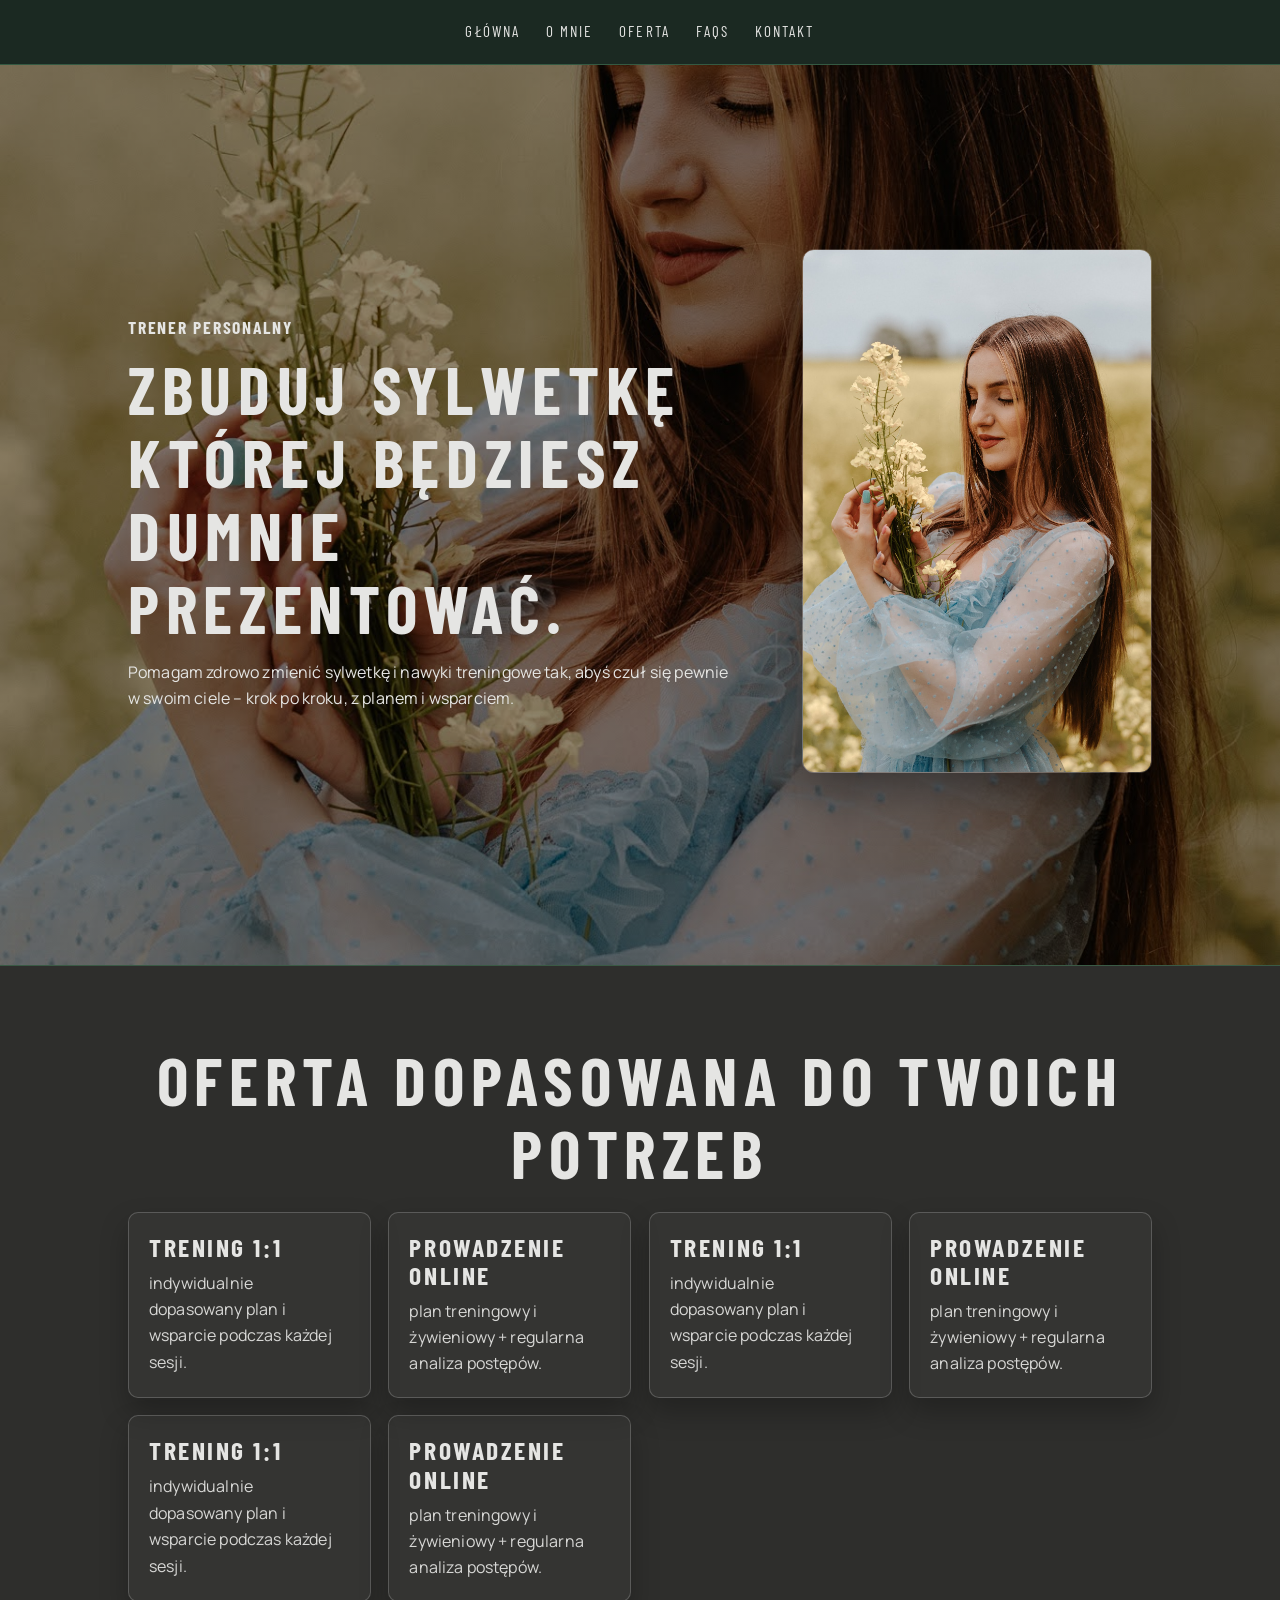
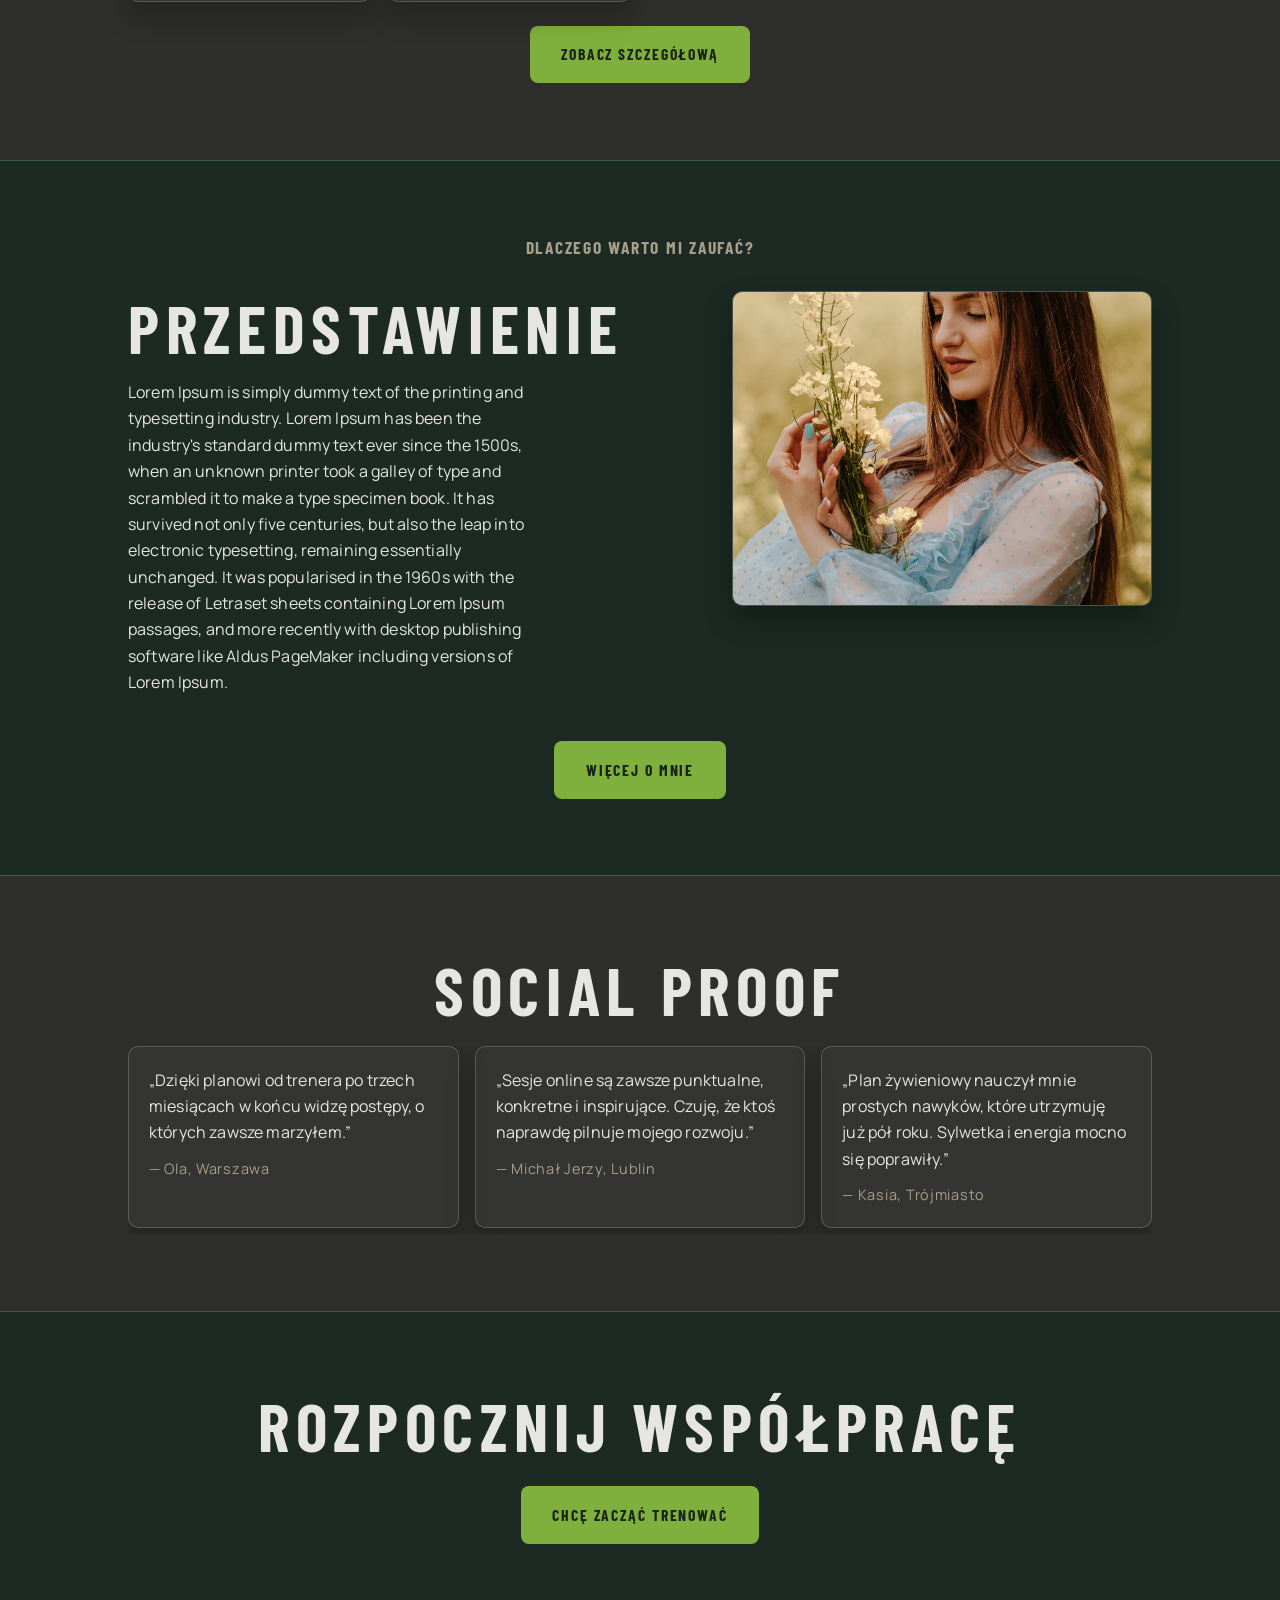
==== commit 87836532: "Add files via upload" ====
--- a/index.html
+++ b/index.html
@@ -1,2559 +1,115 @@
-<!DOCTYPE html>
-<html lang="pl">
-<head>
-    <meta charset="UTF-8">
-    <meta name="viewport" content="width=device-width, initial-scale=1.0">
-    <title>Fitness Pro Tracker - Śledzenie Celów i Ciężarów</title>
-    <link rel="stylesheet" href="https://cdnjs.cloudflare.com/ajax/libs/font-awesome/6.4.0/css/all.min.css">
-    <style>
-* {
-    margin: 0;
-    padding: 0;
-    box-sizing: border-box;
-    font-family: 'Inter', 'Segoe UI', system-ui, -apple-system, sans-serif;
-}
-
-:root {
-    --primary: #6366f1;
-    --primary-light: #818cf8;
-    --primary-dark: #4f46e5;
-    --secondary: #10b981;
-    --accent: #8b5cf6;
-    --glass-bg: rgba(255, 255, 255, 0.15);
-    --glass-border: rgba(255, 255, 255, 0.2);
-    --glass-shadow: 0 8px 32px rgba(0, 0, 0, 0.1);
-    --text-primary: #1f2937;
-    --text-secondary: #6b7280;
-    --success: #10b981;
-    --warning: #f59e0b;
-    --danger: #ef4444;
-    --background: #f8fafc;
-    --surface: #ffffff;
-    --gradient-primary: linear-gradient(135deg, #6366f1 0%, #8b5cf6 50%, #ec4899 100%);
-    --gradient-glass: linear-gradient(135deg, rgba(255, 255, 255, 0.25) 0%, rgba(255, 255, 255, 0.15) 100%);
-    --gradient-card: linear-gradient(135deg, rgba(99, 102, 241, 0.1) 0%, rgba(139, 92, 246, 0.1) 100%);
-}
-
-body {
-    background: var(--background);
-    background-image: 
-        radial-gradient(at 80% 0%, rgba(99, 102, 241, 0.15) 0px, transparent 50%),
-        radial-gradient(at 0% 80%, rgba(139, 92, 246, 0.15) 0px, transparent 50%);
-    color: var(--text-primary);
-    line-height: 1.6;
-    min-height: 100vh;
-    backdrop-filter: blur(20px);
-}
-
-.container {
-    max-width: 1400px;
-    margin: 0 auto;
-    padding: 20px;
-}
-
-header {
-    background: var(--glass-bg);
-    backdrop-filter: blur(20px) saturate(180%);
-    -webkit-backdrop-filter: blur(20px) saturate(180%);
-    border: 1px solid var(--glass-border);
-    border-radius: 24px;
-    padding: 30px 0;
-    margin: 20px auto 40px;
-    max-width: 1400px;
-    box-shadow: var(--glass-shadow);
-    position: relative;
-    overflow: hidden;
-}
-
-header::before {
-    content: '';
-    position: absolute;
-    top: 0;
-    left: 0;
-    right: 0;
-    height: 1px;
-    background: linear-gradient(90deg, 
-        transparent, 
-        rgba(255, 255, 255, 0.6), 
-        transparent
-    );
-}
-
-.header-content {
-    display: flex;
-    justify-content: space-between;
-    align-items: center;
-    flex-wrap: wrap;
-    padding: 0 30px;
-    position: relative;
-    z-index: 1;
-}
-
-h1 {
-    font-size: 2.75rem;
-    font-weight: 800;
-    background: var(--gradient-primary);
-    -webkit-background-clip: text;
-    background-clip: text;
-    color: transparent;
-    margin-bottom: 10px;
-    letter-spacing: -0.025em;
-}
-
-.logo {
-    display: flex;
-    align-items: center;
-    gap: 20px;
-}
-
-.logo i {
-    font-size: 3rem;
-    background: var(--gradient-primary);
-    -webkit-background-clip: text;
-    background-clip: text;
-    color: transparent;
-    filter: drop-shadow(0 4px 6px rgba(0, 0, 0, 0.1));
-}
-
-.nav-tabs {
-    display: flex;
-    background: var(--glass-bg);
-    backdrop-filter: blur(10px);
-    border: 1px solid var(--glass-border);
-    border-radius: 16px;
-    padding: 6px;
-    margin-top: 25px;
-    width: 100%;
-    gap: 4px;
-}
-
-.tab-btn {
-    flex: 1;
-    background: transparent;
-    border: none;
-    color: var(--text-secondary);
-    padding: 16px 20px;
-    border-radius: 12px;
-    cursor: pointer;
-    font-weight: 600;
-    font-size: 0.95rem;
-    transition: all 0.3s cubic-bezier(0.4, 0, 0.2, 1);
-    display: flex;
-    align-items: center;
-    justify-content: center;
-    gap: 10px;
-    position: relative;
-    overflow: hidden;
-}
-
-.tab-btn::before {
-    content: '';
-    position: absolute;
-    top: 0;
-    left: 0;
-    right: 0;
-    bottom: 0;
-    background: var(--gradient-glass);
-    opacity: 0;
-    transition: opacity 0.3s;
-}
-
-.tab-btn:hover {
-    color: var(--primary);
-    transform: translateY(-2px);
-}
-
-.tab-btn:hover::before {
-    opacity: 1;
-}
-
-.tab-btn.active {
-    background: var(--surface);
-    color: var(--primary);
-    box-shadow: 0 4px 12px rgba(99, 102, 241, 0.15);
-    border: 1px solid rgba(99, 102, 241, 0.2);
-}
-
-.tab-btn.active i {
-    background: var(--gradient-primary);
-    -webkit-background-clip: text;
-    background-clip: text;
-    color: transparent;
-}
-
-.stats-summary {
-    display: flex;
-    gap: 20px;
-    margin-top: 25px;
-    flex-wrap: wrap;
-}
-
-.stat-card {
-    background: var(--gradient-card);
-    backdrop-filter: blur(10px);
-    border: 1px solid rgba(99, 102, 241, 0.1);
-    border-radius: 20px;
-    padding: 25px;
-    text-align: center;
-    flex: 1;
-    min-width: 180px;
-    transition: all 0.3s ease;
-    position: relative;
-    overflow: hidden;
-}
-
-.stat-card::before {
-    content: '';
-    position: absolute;
-    top: 0;
-    left: 0;
-    right: 0;
-    height: 3px;
-    background: var(--gradient-primary);
-    opacity: 0;
-    transition: opacity 0.3s;
-}
-
-.stat-card:hover {
-    transform: translateY(-5px);
-    box-shadow: 0 12px 24px rgba(99, 102, 241, 0.15);
-    border-color: rgba(99, 102, 241, 0.2);
-}
-
-.stat-card:hover::before {
-    opacity: 1;
-}
-
-.stat-number {
-    font-size: 2.5rem;
-    font-weight: 800;
-    display: block;
-    background: var(--gradient-primary);
-    -webkit-background-clip: text;
-    background-clip: text;
-    color: transparent;
-    line-height: 1;
-    margin-bottom: 8px;
-}
-
-.stat-label {
-    font-size: 0.9rem;
-    color: var(--text-secondary);
-    font-weight: 500;
-    letter-spacing: 0.05em;
-}
-
-/* Tab content with liquid effect */
-.tab-content {
-    display: none;
-    animation: liquidAppear 0.6s cubic-bezier(0.4, 0, 0.2, 1);
-}
-
-@keyframes liquidAppear {
-    from {
-        opacity: 0;
-        transform: translateY(20px) scale(0.98);
-    }
-    to {
-        opacity: 1;
-        transform: translateY(0) scale(1);
-    }
-}
-
-.tab-content.active {
-    display: block;
-}
-
-/* Glass cards with liquid borders */
-.main-content {
-    display: grid;
-    grid-template-columns: 1fr 1fr;
-    gap: 30px;
-}
-
-@media (max-width: 992px) {
-    .main-content {
-        grid-template-columns: 1fr;
-    }
-}
-
-.card {
-    background: var(--surface);
-    backdrop-filter: blur(20px);
-    border: 1px solid var(--glass-border);
-    border-radius: 24px;
-    padding: 32px;
-    box-shadow: var(--glass-shadow);
-    margin-bottom: 25px;
-    position: relative;
-    overflow: hidden;
-    transition: all 0.3s cubic-bezier(0.4, 0, 0.2, 1);
-}
-
-.card::before {
-    content: '';
-    position: absolute;
-    inset: 0;
-    background: var(--gradient-glass);
-    opacity: 0;
-    transition: opacity 0.3s;
-}
-
-.card:hover {
-    transform: translateY(-5px);
-    box-shadow: 0 20px 40px rgba(0, 0, 0, 0.12);
-}
-
-.card:hover::before {
-    opacity: 0.1;
-}
-
-.card h2 {
-    color: var(--text-primary);
-    margin-bottom: 24px;
-    padding-bottom: 16px;
-    border-bottom: 2px solid rgba(99, 102, 241, 0.1);
-    display: flex;
-    align-items: center;
-    gap: 12px;
-    font-size: 1.75rem;
-    font-weight: 700;
-}
-
-.card h2 i {
-    background: var(--gradient-primary);
-    -webkit-background-clip: text;
-    background-clip: text;
-    color: transparent;
-    font-size: 1.8rem;
-}
-
-/* Modern form elements */
-.form-group {
-    margin-bottom: 24px;
-}
-
-label {
-    display: block;
-    margin-bottom: 10px;
-    font-weight: 600;
-    color: var(--text-primary);
-    font-size: 0.95rem;
-}
-
-input, select, textarea {
-    width: 100%;
-    padding: 16px 20px;
-    background: rgba(248, 250, 252, 0.8);
-    border: 1.5px solid #e2e8f0;
-    border-radius: 12px;
-    font-size: 1rem;
-    transition: all 0.3s cubic-bezier(0.4, 0, 0.2, 1);
-    color: var(--text-primary);
-}
-
-input:focus, select:focus, textarea:focus {
-    outline: none;
-    border-color: var(--primary-light);
-    box-shadow: 0 0 0 3px rgba(99, 102, 241, 0.1);
-    background: white;
-    transform: translateY(-1px);
-}
-
-/* Modern buttons with liquid effect */
-.btn {
-    display: inline-flex;
-    align-items: center;
-    justify-content: center;
-    gap: 10px;
-    background: var(--gradient-primary);
-    color: white;
-    border: none;
-    padding: 16px 32px;
-    border-radius: 12px;
-    cursor: pointer;
-    font-size: 1rem;
-    font-weight: 600;
-    transition: all 0.3s cubic-bezier(0.4, 0, 0.2, 1);
-    position: relative;
-    overflow: hidden;
-    letter-spacing: 0.02em;
-}
-
-.btn::before {
-    content: '';
-    position: absolute;
-    top: 50%;
-    left: 50%;
-    width: 0;
-    height: 0;
-    border-radius: 50%;
-    background: rgba(255, 255, 255, 0.2);
-    transform: translate(-50%, -50%);
-    transition: width 0.6s, height 0.6s;
-}
-
-.btn:hover::before {
-    width: 300px;
-    height: 300px;
-}
-
-.btn:hover {
-    transform: translateY(-2px);
-    box-shadow: 0 12px 24px rgba(99, 102, 241, 0.3);
-}
-
-.btn:active {
-    transform: translateY(0);
-}
-
-.btn-accent {
-    background: linear-gradient(135deg, var(--accent), #a855f7);
-}
-
-.btn-purple {
-    background: linear-gradient(135deg, #8b5cf6, #7c3aed);
-}
-
-.btn-small {
-    padding: 12px 24px;
-    font-size: 0.9rem;
-}
-
-.btn-success {
-    background: linear-gradient(135deg, var(--success), #059669);
-}
-
-.btn-warning {
-    background: linear-gradient(135deg, var(--warning), #d97706);
-}
-
-.btn-danger {
-    background: linear-gradient(135deg, var(--danger), #dc2626);
-}
-
-/* Glass list containers */
-.goals-list, .lifts-list {
-    max-height: 500px;
-    overflow-y: auto;
-    padding-right: 8px;
-}
-
-/* Custom scrollbar */
-.goals-list::-webkit-scrollbar,
-.lifts-list::-webkit-scrollbar {
-    width: 8px;
-}
-
-.goals-list::-webkit-scrollbar-track,
-.lifts-list::-webkit-scrollbar-track {
-    background: rgba(99, 102, 241, 0.05);
-    border-radius: 10px;
-}
-
-.goals-list::-webkit-scrollbar-thumb,
-.lifts-list::-webkit-scrollbar-thumb {
-    background: var(--gradient-primary);
-    border-radius: 10px;
-}
-
-/* Glass items with liquid hover */
-.goal-item, .lift-item {
-    background: var(--gradient-card);
-    backdrop-filter: blur(10px);
-    border: 1px solid rgba(99, 102, 241, 0.1);
-    border-radius: 18px;
-    padding: 24px;
-    margin-bottom: 16px;
-    transition: all 0.3s cubic-bezier(0.4, 0, 0.2, 1);
-    position: relative;
-    overflow: hidden;
-}
-
-.goal-item::before,
-.lift-item::before {
-    content: '';
-    position: absolute;
-    top: 0;
-    left: 0;
-    width: 4px;
-    height: 100%;
-    background: var(--gradient-primary);
-    opacity: 0;
-    transition: opacity 0.3s;
-}
-
-.goal-item:hover::before,
-.lift-item:hover::before {
-    opacity: 1;
-}
-
-.lift-item {
-    border-left-color: var(--accent);
-}
-
-.goal-item:hover, .lift-item:hover {
-    transform: translateY(-4px) scale(1.01);
-    box-shadow: 0 12px 24px rgba(99, 102, 241, 0.15);
-    border-color: rgba(99, 102, 241, 0.2);
-}
-
-.goal-item.completed {
-    background: linear-gradient(135deg, rgba(16, 185, 129, 0.1), rgba(5, 150, 105, 0.1));
-    border-color: rgba(16, 185, 129, 0.2);
-}
-
-/* Headers with gradient text */
-.goal-item-header, .lift-item-header {
-    display: flex;
-    justify-content: space-between;
-    align-items: center;
-    margin-bottom: 16px;
-}
-
-.goal-title, .lift-title {
-    font-size: 1.3rem;
-    font-weight: 700;
-    background: var(--gradient-primary);
-    -webkit-background-clip: text;
-    background-clip: text;
-    color: transparent;
-}
-
-.lift-title {
-    background: linear-gradient(135deg, var(--accent), #7c3aed);
-    -webkit-background-clip: text;
-    background-clip: text;
-}
-
-.goal-category, .lift-exercise {
-    display: inline-block;
-    background: rgba(99, 102, 241, 0.1);
-    color: var(--primary);
-    padding: 8px 16px;
-    border-radius: 20px;
-    font-size: 0.85rem;
-    font-weight: 600;
-    border: 1px solid rgba(99, 102, 241, 0.2);
-}
-
-.lift-exercise {
-    background: rgba(139, 92, 246, 0.1);
-    color: var(--accent);
-    border-color: rgba(139, 92, 246, 0.2);
-}
-
-/* Progress bars with liquid fill */
-.progress-bar {
-    height: 10px;
-    background: rgba(226, 232, 240, 0.8);
-    border-radius: 10px;
-    overflow: hidden;
-    margin-top: 8px;
-    position: relative;
-}
-
-.progress-bar::before {
-    content: '';
-    position: absolute;
-    top: 0;
-    left: 0;
-    right: 0;
-    bottom: 0;
-    background: linear-gradient(90deg, 
-        rgba(255, 255, 255, 0.1) 25%, 
-        transparent 25%, 
-        transparent 50%, 
-        rgba(255, 255, 255, 0.1) 50%, 
-        rgba(255, 255, 255, 0.1) 75%, 
-        transparent 75%, 
-        transparent
-    );
-    background-size: 20px 20px;
-    animation: moveStripes 2s linear infinite;
-}
-
-@keyframes moveStripes {
-    0% { background-position: 0 0; }
-    100% { background-position: 20px 0; }
-}
-
-.progress-fill {
-    height: 100%;
-    background: var(--gradient-primary);
-    border-radius: 10px;
-    width: 0%;
-    transition: width 1s cubic-bezier(0.4, 0, 0.2, 1);
-    position: relative;
-    z-index: 1;
-}
-
-/* Action buttons */
-.goal-actions, .lift-actions {
-    display: flex;
-    gap: 12px;
-    margin-top: 20px;
-    flex-wrap: wrap;
-}
-
-/* Empty states */
-.empty-state {
-    text-align: center;
-    padding: 60px 20px;
-    color: var(--text-secondary);
-}
-
-.empty-state i {
-    font-size: 4rem;
-    background: var(--gradient-primary);
-    -webkit-background-clip: text;
-    background-clip: text;
-    color: transparent;
-    margin-bottom: 24px;
-    opacity: 0.5;
-}
-
-/* Modern footer */
-footer {
-    text-align: center;
-    margin-top: 60px;
-    padding: 30px;
-    color: var(--text-secondary);
-    background: var(--glass-bg);
-    backdrop-filter: blur(20px);
-    border: 1px solid var(--glass-border);
-    border-radius: 24px;
-    margin-bottom: 20px;
-}
-
-/* Filter buttons with glass effect */
-.category-filter, .exercise-filter {
-    display: flex;
-    gap: 12px;
-    margin-bottom: 24px;
-    flex-wrap: wrap;
-}
-
-.category-btn, .exercise-btn {
-    padding: 12px 24px;
-    background: var(--glass-bg);
-    backdrop-filter: blur(10px);
-    border: 1px solid var(--glass-border);
-    border-radius: 16px;
-    cursor: pointer;
-    transition: all 0.3s cubic-bezier(0.4, 0, 0.2, 1);
-    font-weight: 500;
-    color: var(--text-secondary);
-}
-
-.category-btn:hover, .exercise-btn:hover {
-    transform: translateY(-2px);
-    background: rgba(99, 102, 241, 0.1);
-    border-color: rgba(99, 102, 241, 0.3);
-}
-
-.category-btn.active, .exercise-btn.active {
-    background: var(--gradient-primary);
-    color: white;
-    border-color: transparent;
-    box-shadow: 0 8px 16px rgba(99, 102, 241, 0.25);
-}
-
-/* Calculator cards with liquid glass effect */
-.calculator-grid {
-    display: grid;
-    grid-template-columns: repeat(auto-fill, minmax(320px, 1fr));
-    gap: 24px;
-    margin-top: 24px;
-}
-
-.calculator-card {
-    background: var(--gradient-card);
-    backdrop-filter: blur(20px);
-    border: 1px solid rgba(99, 102, 241, 0.1);
-    border-radius: 20px;
-    padding: 28px;
-    box-shadow: var(--glass-shadow);
-    transition: all 0.3s cubic-bezier(0.4, 0, 0.2, 1);
-    position: relative;
-    overflow: hidden;
-}
-
-.calculator-card::before {
-    content: '';
-    position: absolute;
-    top: -50%;
-    left: -50%;
-    width: 200%;
-    height: 200%;
-    background: radial-gradient(circle, rgba(255,255,255,0.1) 1%, transparent 1%);
-    background-size: 20px 20px;
-    opacity: 0;
-    transition: opacity 0.3s;
-}
-
-.calculator-card:hover::before {
-    opacity: 1;
-}
-
-.calculator-card:hover {
-    transform: translateY(-8px) scale(1.02);
-    box-shadow: 0 20px 40px rgba(99, 102, 241, 0.2);
-    border-color: rgba(99, 102, 241, 0.3);
-}
-
-.calculator-card h3 {
-    color: var(--text-primary);
-    margin-bottom: 20px;
-    display: flex;
-    align-items: center;
-    gap: 12px;
-    font-size: 1.4rem;
-    font-weight: 700;
-}
-
-/* Result displays */
-.calculator-result {
-    margin-top: 24px;
-    padding: 20px;
-    background: rgba(99, 102, 241, 0.05);
-    border-radius: 16px;
-    display: none;
-    border: 1px solid rgba(99, 102, 241, 0.1);
-}
-
-.calculator-result.active {
-    display: block;
-    animation: slideIn 0.4s cubic-bezier(0.4, 0, 0.2, 1);
-}
-
-@keyframes slideIn {
-    from {
-        opacity: 0;
-        transform: translateY(10px);
-    }
-    to {
-        opacity: 1;
-        transform: translateY(0);
-    }
-}
-
-.result-value {
-    font-size: 2.2rem;
-    font-weight: 800;
-    background: var(--gradient-primary);
-    -webkit-background-clip: text;
-    background-clip: text;
-    color: transparent;
-    margin: 12px 0;
-}
-
-.result-category {
-    display: inline-block;
-    padding: 10px 20px;
-    border-radius: 20px;
-    font-size: 0.9rem;
-    font-weight: 600;
-    backdrop-filter: blur(10px);
-    margin-top: 12px;
-}
-
-.underweight {
-    background: linear-gradient(135deg, rgba(59, 130, 246, 0.2), rgba(99, 102, 241, 0.2));
-    color: #3b82f6;
-    border: 1px solid rgba(59, 130, 246, 0.3);
-}
-
-.normal {
-    background: linear-gradient(135deg, rgba(16, 185, 129, 0.2), rgba(5, 150, 105, 0.2));
-    color: #10b981;
-    border: 1px solid rgba(16, 185, 129, 0.3);
-}
-
-.overweight {
-    background: linear-gradient(135deg, rgba(245, 158, 11, 0.2), rgba(217, 119, 6, 0.2));
-    color: #f59e0b;
-    border: 1px solid rgba(245, 158, 11, 0.3);
-}
-
-.obese {
-    background: linear-gradient(135deg, rgba(239, 68, 68, 0.2), rgba(220, 38, 38, 0.2));
-    color: #ef4444;
-    border: 1px solid rgba(239, 68, 68, 0.3);
-}
-
-/* Lift stats grid */
-.lift-stats {
-    display: grid;
-    grid-template-columns: repeat(3, 1fr);
-    gap: 12px;
-    margin-top: 16px;
-}
-
-.lift-stat {
-    text-align: center;
-    padding: 16px;
-    background: var(--glass-bg);
-    backdrop-filter: blur(10px);
-    border: 1px solid var(--glass-border);
-    border-radius: 16px;
-    transition: all 0.3s ease;
-}
-
-.lift-stat:hover {
-    transform: translateY(-3px);
-    background: rgba(139, 92, 246, 0.1);
-    border-color: rgba(139, 92, 246, 0.3);
-}
-
-.lift-stat-value {
-    font-size: 1.4rem;
-    font-weight: 800;
-    background: linear-gradient(135deg, var(--accent), #7c3aed);
-    -webkit-background-clip: text;
-    background-clip: text;
-    color: transparent;
-    display: block;
-}
-
-.lift-stat-label {
-    font-size: 0.85rem;
-    color: var(--text-secondary);
-    font-weight: 500;
-    margin-top: 4px;
-}
-
-/* Modal with glass effect */
-.modal {
-    display: none;
-    position: fixed;
-    top: 0;
-    left: 0;
-    right: 0;
-    bottom: 0;
-    background: rgba(0, 0, 0, 0.6);
-    backdrop-filter: blur(10px);
-    z-index: 1000;
-    justify-content: center;
-    align-items: center;
-    animation: modalFadeIn 0.3s ease;
-}
-
-@keyframes modalFadeIn {
-    from {
-        opacity: 0;
-        backdrop-filter: blur(0);
-    }
-    to {
-        opacity: 1;
-        backdrop-filter: blur(10px);
-    }
-}
-
-.modal.active {
-    display: flex;
-}
-
-.modal-content {
-    background: var(--surface);
-    backdrop-filter: blur(30px);
-    border: 1px solid var(--glass-border);
-    border-radius: 28px;
-    padding: 40px;
-    max-width: 500px;
-    width: 90%;
-    max-height: 90vh;
-    overflow-y: auto;
-    box-shadow: 
-        0 25px 50px -12px rgba(0, 0, 0, 0.25),
-        inset 0 1px 0 0 rgba(255, 255, 255, 0.1);
-    animation: modalSlideIn 0.4s cubic-bezier(0.4, 0, 0.2, 1);
-}
-
-@keyframes modalSlideIn {
-    from {
-        opacity: 0;
-        transform: translateY(30px) scale(0.95);
-    }
-    to {
-        opacity: 1;
-        transform: translateY(0) scale(1);
-    }
-}
-
-.modal-header {
-    display: flex;
-    justify-content: space-between;
-    align-items: center;
-    margin-bottom: 24px;
-}
-
-.close-modal {
-    background: none;
-    border: none;
-    font-size: 1.8rem;
-    cursor: pointer;
-    color: var(--text-secondary);
-    width: 40px;
-    height: 40px;
-    border-radius: 50%;
-    display: flex;
-    align-items: center;
-    justify-content: center;
-    transition: all 0.3s ease;
-}
-
-.close-modal:hover {
-    background: rgba(239, 68, 68, 0.1);
-    color: var(--danger);
-}
-
-/* Exercise list grid */
-.exercise-list {
-    display: grid;
-    grid-template-columns: repeat(auto-fill, minmax(160px, 1fr));
-    gap: 12px;
-    margin-top: 20px;
-}
-
-.exercise-option {
-    padding: 16px;
-    background: var(--glass-bg);
-    backdrop-filter: blur(10px);
-    border: 1px solid var(--glass-border);
-    border-radius: 16px;
-    cursor: pointer;
-    transition: all 0.3s cubic-bezier(0.4, 0, 0.2, 1);
-    font-size: 0.95rem;
-    text-align: center;
-}
-
-.exercise-option:hover {
-    transform: translateY(-3px);
-    background: rgba(99, 102, 241, 0.1);
-    border-color: rgba(99, 102, 241, 0.3);
-}
-
-.exercise-option.selected {
-    background: var(--gradient-primary);
-    color: white;
-    border-color: transparent;
-    box-shadow: 0 8px 16px rgba(99, 102, 241, 0.25);
-}
-
-/* Form row layout */
-.form-row {
-    display: flex;
-    gap: 20px;
-}
-
-.form-row .form-group {
-    flex: 1;
-}
-
-/* Responsive adjustments */
-@media (max-width: 768px) {
-    .form-row {
-        flex-direction: column;
-        gap: 0;
-    }
-    
-    .lift-stats {
-        grid-template-columns: 1fr;
-    }
-    
-    .stats-summary {
-        justify-content: center;
-    }
-    
-    .header-content {
-        flex-direction: column;
-        text-align: center;
-        gap: 20px;
-    }
-    
-    .nav-tabs {
-        flex-direction: column;
-    }
-    
-    .tab-btn {
-        padding: 14px;
-    }
-    
-    h1 {
-        font-size: 2.25rem;
-    }
-    
-    .calculator-grid {
-        grid-template-columns: 1fr;
-    }
-}
-
-/* Liquid animation for loading states */
-@keyframes liquidFlow {
-    0% {
-        background-position: 0% 50%;
-    }
-    50% {
-        background-position: 100% 50%;
-    }
-    100% {
-        background-position: 0% 50%;
-    }
-}
-
-/* Add subtle animations to interactive elements */
-.btn, .card, .goal-item, .lift-item, .calculator-card, .stat-card {
-    animation: floatIn 0.6s cubic-bezier(0.4, 0, 0.2, 1) forwards;
-}
-
-@keyframes floatIn {
-    from {
-        opacity: 0;
-        transform: translateY(20px);
-    }
-    to {
-        opacity: 1;
-        transform: translateY(0);
-    }
-}
-
-/* Add depth with multiple shadows */
-.card, .modal-content, .stat-card {
-    box-shadow: 
-        0 4px 6px -1px rgba(0, 0, 0, 0.05),
-        0 10px 15px -3px rgba(0, 0, 0, 0.08),
-        0 20px 25px -5px rgba(0, 0, 0, 0.1),
-        inset 0 1px 0 0 rgba(255, 255, 255, 0.1);
-}
-
-/* Gradient text effects */
-.gradient-text {
-    background: var(--gradient-primary);
-    -webkit-background-clip: text;
-    background-clip: text;
-    color: transparent;
-}
-
-/* Subtle hover effects for all interactive elements */
-button, input[type="submit"], .category-btn, .exercise-btn, .exercise-option {
-    cursor: pointer;
-    transition: all 0.3s cubic-bezier(0.4, 0, 0.2, 1);
-}
-
-button:active, input[type="submit"]:active {
-    transform: scale(0.98);
-}
-
-/* Custom focus styles */
-:focus-visible {
-    outline: 2px solid var(--primary);
-    outline-offset: 2px;
-}
-
-/* Selection color */
-::selection {
-    background: rgba(99, 102, 241, 0.3);
-    color: white;
-}
-
-/* Smooth scrolling */
-html {
-    scroll-behavior: smooth;
-}
-    </style>
-</head>
-<body>
-    <header>
-        <div class="container">
-            <div class="header-content">
-                <div class="logo">
-                    <i class="fas fa-dumbbell"></i>
-                    <div>
-                        <h1>gogogo</h1>
-                        <p>Śledzenie celów, ciężarów i kalkulatory fitness</p>
-                    </div>
-                </div>
-                
-                <div class="nav-tabs">
-                    <button class="tab-btn active" data-tab="goals">
-                        <i class="fas fa-bullseye"></i> Cele
-                    </button>
-                    <button class="tab-btn" data-tab="lifts">
-                        <i class="fas fa-weight-hanging"></i> Ciężary
-                    </button>
-                    <button class="tab-btn" data-tab="calculators">
-                        <i class="fas fa-calculator"></i> Kalkulatory
-                    </button>
-                    <button class="tab-btn" data-tab="stats">
-                        <i class="fas fa-chart-bar"></i> Statystyki
-                    </button>
-                </div>
-                
-                <div class="stats-summary">
-                    <div class="stat-card">
-                        <span class="stat-number" id="total-goals">0</span>
-                        <span class="stat-label">Cele</span>
-                    </div>
-                    <div class="stat-card">
-                        <span class="stat-number" id="total-lifts">0</span>
-                        <span class="stat-label">Wyciskane ciężary</span>
-                    </div>
-                    <div class="stat-card">
-                        <span class="stat-number" id="personal-best">0</span>
-                        <span class="stat-label">Rekord osobisty</span>
-                    </div>
-                    <div class="stat-card">
-                        <span class="stat-number" id="overall-progress-percent">0%</span>
-                        <span class="stat-label">Postęp ogólny</span>
-                    </div>
-                </div>
-            </div>
-        </div>
-    </header>
-    
-    <div class="container">
-        <!-- Zakładka CELÓW -->
-        <div class="tab-content active" id="goals-tab">
-            <div class="main-content">
-                <div class="left-column">
-                    <div class="card">
-                        <h2><i class="fas fa-bullseye"></i> Dodaj nowy cel</h2>
-                        <form id="goal-form">
-                            <div class="form-group">
-                                <label for="goal-title">Nazwa celu</label>
-                                <input type="text" id="goal-title" placeholder="np. Wyciskanie na ławce 100kg" required>
-                            </div>
-                            
-                            <div class="form-group">
-                                <label for="goal-category">Kategoria</label>
-                                <select id="goal-category" required>
-                                    <option value="">Wybierz kategorię</option>
-                                    <option value="siła">Siła</option>
-                                    <option value="masa">Masa mięśniowa</option>
-                                    <option value="wytrzymałość">Wytrzymałość</option>
-                                    <option value="redukcja">Redukcja tłuszczu</option>
-                                    <option value="technika">Technika</option>
-                                    <option value="inne">Inne</option>
-                                </select>
-                            </div>
-                            
-                            <div class="form-group">
-                                <label for="goal-description">Opis celu</label>
-                                <textarea id="goal-description" rows="3" placeholder="Opisz swój cel, np. jakie ćwiczenia, częstotliwość itp."></textarea>
-                            </div>
-                            
-                            <div class="form-row">
-                                <div class="form-group">
-                                    <label for="goal-start">Data rozpoczęcia</label>
-                                    <input type="date" id="goal-start" required>
-                                </div>
-                                
-                                <div class="form-group">
-                                    <label for="goal-end">Data docelowa</label>
-                                    <input type="date" id="goal-end">
-                                </div>
-                            </div>
-                            
-                            <div class="form-row">
-                                <div class="form-group">
-                                    <label for="current-value">Aktualna wartość</label>
-                                    <input type="number" id="current-value" placeholder="np. 70" min="0">
-                                </div>
-                                
-                                <div class="form-group">
-                                    <label for="target-value">Docelowa wartość</label>
-                                    <input type="number" id="target-value" placeholder="np. 100" min="0" required>
-                                </div>
-                                
-                                <div class="form-group">
-                                    <label for="unit">Jednostka</label>
-                                    <input type="text" id="unit" placeholder="kg, cm, itp.">
-                                </div>
-                            </div>
-                            
-                            <button type="submit" class="btn btn-accent">
-                                <i class="fas fa-plus-circle"></i> Dodaj cel
-                            </button>
-                        </form>
-                    </div>
-                    
-                    <div class="card">
-                        <h2><i class="fas fa-chart-line"></i> Postępy celów</h2>
-                        <div class="progress-overview">
-                            <div class="progress-bar" style="margin-top: 10px;">
-                                <div class="progress-fill" id="goals-progress-bar" style="width: 0%;"></div>
-                            </div>
-                            <div class="progress-text">
-                                <span>Ogólny postęp celów</span>
-                                <span id="goals-progress-text">0%</span>
-                            </div>
-                            <div style="margin-top: 20px;">
-                                <p><i class="fas fa-info-circle"></i> Statystyki twoich celów są aktualizowane na bieżąco. Kliknij w cel, aby zobaczyć szczegóły i zaktualizować postęp.</p>
-                            </div>
-                        </div>
-                    </div>
-                </div>
-                
-                <div class="right-column">
-                    <div class="card">
-                        <div style="display: flex; justify-content: space-between; align-items: center; margin-bottom: 20px;">
-                            <h2><i class="fas fa-list-check"></i> Twoje cele</h2>
-                            <div>
-                                <button class="btn btn-small" id="show-all-goals">Wszystkie</button>
-                                <button class="btn btn-small" id="show-active-goals">Aktywne</button>
-                            </div>
-                        </div>
-                        
-                        <div class="category-filter">
-                            <button class="category-btn active" data-category="all">Wszystkie</button>
-                            <button class="category-btn" data-category="siła">Siła</button>
-                            <button class="category-btn" data-category="masa">Masa</button>
-                            <button class="category-btn" data-category="wytrzymałość">Wytrzymałość</button>
-                            <button class="category-btn" data-category="redukcja">Redukcja</button>
-                            <button class="category-btn" data-category="technika">Technika</button>
-                            <button class="category-btn" data-category="inne">Inne</button>
-                        </div>
-                        
-                        <div class="goals-list" id="goals-container">
-                            <!-- Cele będą dodawane dynamicznie -->
-                            <div class="empty-state">
-                                <i class="fas fa-bullseye"></i>
-                                <h3>Brak celów</h3>
-                                <p>Dodaj swój pierwszy cel, aby rozpocząć śledzenie postępów na siłowni!</p>
-                            </div>
-                        </div>
-                    </div>
-                </div>
-            </div>
-        </div>
-        
-        <!-- Zakładka CIĘŻARÓW -->
-        <div class="tab-content" id="lifts-tab">
-            <div class="main-content">
-                <div class="left-column">
-                    <div class="card">
-                        <h2><i class="fas fa-weight-hanging"></i> Dodaj wyciśnięty ciężar</h2>
-                        <form id="lift-form">
-                            <div class="form-group">
-                                <label for="lift-exercise">Ćwiczenie</label>
-                                <div style="display: flex; gap: 10px;">
-                                    <select id="lift-exercise" style="flex: 1;" required>
-                                        <option value="">Wybierz ćwiczenie</option>
-                                        <option value="Wyciskanie na ławce płaskiej">Wyciskanie na ławce płaskiej</option>
-                                        <option value="Przysiad ze sztangą">Przysiad ze sztangą</option>
-                                        <option value="Martwy ciąg">Martwy ciąg</option>
-                                        <option value="Wyciskanie żołnierskie">Wyciskanie żołnierskie</option>
-                                        <option value="Wiosłowanie sztangą">Wiosłowanie sztangą</option>
-                                        <option value="Podciąganie na drążku">Podciąganie na drążku</option>
-                                        <option value="Uginanie ramion ze sztangą">Uginanie ramion ze sztangą</option>
-                                        <option value="Wyciskanie francuskie">Wyciskanie francuskie</option>
-                                        <option value="inne">Inne (wpisz poniżej)</option>
-                                    </select>
-                                    <button type="button" class="btn btn-small" id="custom-exercise-btn">
-                                        <i class="fas fa-plus"></i>
-                                    </button>
-                                </div>
-                                <input type="text" id="custom-exercise" placeholder="Wpisz niestandardowe ćwiczenie" style="display: none; margin-top: 10px;">
-                            </div>
-                            
-                            <div class="form-row">
-                                <div class="form-group">
-                                    <label for="lift-weight">Ciężar (kg)</label>
-                                    <input type="number" id="lift-weight" placeholder="np. 80" min="0" step="0.5" required>
-                                </div>
-                                
-                                <div class="form-group">
-                                    <label for="lift-reps">Powtórzenia</label>
-                                    <input type="number" id="lift-reps" placeholder="np. 8" min="1" required>
-                                </div>
-                                
-                                <div class="form-group">
-                                    <label for="lift-sets">Serie</label>
-                                    <input type="number" id="lift-sets" placeholder="np. 3" min="1" value="1">
-                                </div>
-                            </div>
-                            
-                            <div class="form-group">
-                                <label for="lift-date">Data wykonania</label>
-                                <input type="date" id="lift-date" required>
-                            </div>
-                            
-                            <div class="form-group">
-                                <label for="lift-notes">Notatki (opcjonalnie)</label>
-                                <textarea id="lift-notes" rows="2" placeholder="Np. technika, samopoczucie, pomoc partnera itp."></textarea>
-                            </div>
-                            
-                            <button type="submit" class="btn btn-purple">
-                                <i class="fas fa-plus-circle"></i> Dodaj ciężar
-                            </button>
-                        </form>
-                    </div>
-                    
-                    <div class="card">
-                        <h2><i class="fas fa-trophy"></i> Twoje rekordy</h2>
-                        <div id="personal-records">
-                            <p>Dodaj swoje pierwsze wyciski, aby zobaczyć tutaj rekordy osobiste!</p>
-                        </div>
-                    </div>
-                </div>
-                
-                <div class="right-column">
-                    <div class="card">
-                        <div style="display: flex; justify-content: space-between; align-items: center; margin-bottom: 20px;">
-                            <h2><i class="fas fa-history"></i> Historia wycisków</h2>
-                            <div>
-                                <button class="btn btn-small" id="show-all-lifts">Wszystkie</button>
-                                <button class="btn btn-small" id="show-last-month">Ostatni miesiąc</button>
-                            </div>
-                        </div>
-                        
-                        <div class="exercise-filter" id="exercise-filter-container">
-                            <!-- Filtry ćwiczeń będą dodawane dynamicznie -->
-                        </div>
-                        
-                        <div class="lifts-list" id="lifts-container">
-                            <!-- Wyciski będą dodawane dynamicznie -->
-                            <div class="empty-state">
-                                <i class="fas fa-weight-hanging"></i>
-                                <h3>Brak wycisków</h3>
-                                <p>Dodaj swój pierwszy wycisk, aby rozpocząć śledzenie postępów siłowych!</p>
-                            </div>
-                        </div>
-                    </div>
-                </div>
-            </div>
-        </div>
-        
-        <!-- Zakładka KALKULATORÓW -->
-        <div class="tab-content" id="calculators-tab">
-            <div class="card">
-                <h2><i class="fas fa-calculator"></i> Kalkulatory fitness</h2>
-                <p>Skorzystaj z poniższych kalkulatorów, aby obliczyć ważne wskaźniki fitness.</p>
-                
-                <div class="calculator-grid">
-                    <!-- Kalkulator BMI -->
-                    <div class="calculator-card">
-                        <h3><i class="fas fa-weight-scale"></i> Kalkulator BMI</h3>
-                        <p>Wskaźnik masy ciała (Body Mass Index)</p>
-                        
-                        <div class="form-group">
-                            <label for="bmi-weight">Waga (kg)</label>
-                            <input type="number" id="bmi-weight" placeholder="np. 70" min="20" max="300">
-                        </div>
-                        
-                        <div class="form-group">
-                            <label for="bmi-height">Wzrost (cm)</label>
-                            <input type="number" id="bmi-height" placeholder="np. 180" min="100" max="250">
-                        </div>
-                        
-                        <button class="btn btn-accent" id="calculate-bmi">
-                            <i class="fas fa-calculator"></i> Oblicz BMI
-                        </button>
-                        
-                        <div class="calculator-result" id="bmi-result">
-                            <h4>Twój wynik BMI:</h4>
-                            <div class="result-value" id="bmi-value">0</div>
-                            <div class="result-category" id="bmi-category">-</div>
-                            <p style="margin-top: 10px; font-size: 0.9rem;">BMI w zakresie 18.5-24.9 jest uważane za prawidłowe.</p>
-                        </div>
-                    </div>
-                    
-                    <!-- Kalkulator BMR -->
-                    <div class="calculator-card">
-                        <h3><i class="fas fa-fire"></i> Kalkulator BMR</h3>
-                        <p>Podstawowa przemiana materii (Basal Metabolic Rate)</p>
-                        
-                        <div class="form-group">
-                            <label>Płeć</label>
-                            <div style="display: flex; gap: 15px; margin-top: 5px;">
-                                <label style="display: flex; align-items: center; gap: 5px;">
-                                    <input type="radio" name="gender" value="male" checked> Mężczyzna
-                                </label>
-                                <label style="display: flex; align-items: center; gap: 5px;">
-                                    <input type="radio" name="gender" value="female"> Kobieta
-                                </label>
-                            </div>
-                        </div>
-                        
-                        <div class="form-group">
-                            <label for="bmr-weight">Waga (kg)</label>
-                            <input type="number" id="bmr-weight" placeholder="np. 70" min="20" max="300">
-                        </div>
-                        
-                        <div class="form-group">
-                            <label for="bmr-height">Wzrost (cm)</label>
-                            <input type="number" id="bmr-height" placeholder="np. 180" min="100" max="250">
-                        </div>
-                        
-                        <div class="form-group">
-                            <label for="bmr-age">Wiek</label>
-                            <input type="number" id="bmr-age" placeholder="np. 30" min="15" max="100">
-                        </div>
-                        
-                        <button class="btn btn-accent" id="calculate-bmr">
-                            <i class="fas fa-calculator"></i> Oblicz BMR
-                        </button>
-                        
-                        <div class="calculator-result" id="bmr-result">
-                            <h4>Twoje BMR:</h4>
-                            <div class="result-value" id="bmr-value">0</div>
-                            <p style="margin-top: 10px; font-size: 0.9rem;">Liczba kalorii spalana w stanie spoczynku (bez aktywności).</p>
-                        </div>
-                    </div>
-                    
-                    <!-- Kalkulator TDEE -->
-                    <div class="calculator-card">
-                        <h3><i class="fas fa-running"></i> Kalkulator TDEE</h3>
-                        <p>Całkowite dzienne zapotrzebowanie kaloryczne</p>
-                        
-                        <div class="form-group">
-                            <label for="tdee-bmr">BMR (wpisz z kalkulatora powyżej lub oblicz)</label>
-                            <input type="number" id="tdee-bmr" placeholder="np. 1700">
-                        </div>
-                        
-                        <div class="form-group">
-                            <label for="activity-level">Poziom aktywności</label>
-                            <select id="activity-level">
-                                <option value="1.2">Siedzący tryb życia (brak ćwiczeń)</option>
-                                <option value="1.375">Lekka aktywność (1-3 dni/tydzień)</option>
-                                <option value="1.55" selected>Umiarkowana aktywność (3-5 dni/tydzień)</option>
-                                <option value="1.725">Duża aktywność (6-7 dni/tydzień)</option>
-                                <option value="1.9">Bardzo duża aktywność (2x dziennie, praca fizyczna)</option>
-                            </select>
-                        </div>
-                        
-                        <button class="btn btn-accent" id="calculate-tdee">
-                            <i class="fas fa-calculator"></i> Oblicz TDEE
-                        </button>
-                        
-                        <div class="calculator-result" id="tdee-result">
-                            <h4>Twoje TDEE:</h4>
-                            <div class="result-value" id="tdee-value">0</div>
-                            <p style="margin-top: 10px; font-size: 0.9rem;">Liczba kalorii potrzebna do utrzymania wagi przy Twojej aktywności.</p>
-                            <div style="margin-top: 15px; padding: 10px; background: #f0f7ff; border-radius: 5px;">
-                                <p style="font-size: 0.9rem; margin-bottom: 5px;"><strong>Dla redukcji:</strong> <span id="tdee-cut">0</span> kcal</p>
-                                <p style="font-size: 0.9rem;"><strong>Dla masy:</strong> <span id="tdee-bulk">0</span> kcal</p>
-                            </div>
-                        </div>
-                    </div>
-                    
-                    <!-- Kalkulator 1RM (One Rep Max) -->
-                    <div class="calculator-card">
-                        <h3><i class="fas fa-dumbbell"></i> Kalkulator 1RM</h3>
-                        <p>Maksymalny ciężar na jedno powtórzenie</p>
-                        
-                        <div class="form-group">
-                            <label for="onerm-weight">Ciężar (kg)</label>
-                            <input type="number" id="onerm-weight" placeholder="np. 80" min="0" step="0.5">
-                        </div>
-                        
-                        <div class="form-group">
-                            <label for="onerm-reps">Liczba powtórzeń</label>
-                            <input type="number" id="onerm-reps" placeholder="np. 5" min="1" max="15">
-                        </div>
-                        
-                        <div class="form-group">
-                            <label for="onerm-formula">Wzór</label>
-                            <select id="onerm-formula">
-                                <option value="epley">Epley (najpopularniejszy)</option>
-                                <option value="brzycki">Brzycki</option>
-                                <option value="lander">Lander</option>
-                            </select>
-                        </div>
-                        
-                        <button class="btn btn-accent" id="calculate-onerm">
-                            <i class="fas fa-calculator"></i> Oblicz 1RM
-                        </button>
-                        
-                        <div class="calculator-result" id="onerm-result">
-                            <h4>Twój maksymalny ciężar (1RM):</h4>
-                            <div class="result-value" id="onerm-value">0 kg</div>
-                            <p style="margin-top: 10px; font-size: 0.9rem;">Przybliżona wartość maksymalnego ciężaru na jedno powtórzenie.</p>
-                        </div>
-                    </div>
-                </div>
-            </div>
-        </div>
-        
-        <!-- Zakładka STATYSTYK -->
-        <div class="tab-content" id="stats-tab">
-            <div class="main-content">
-                <div class="left-column">
-                    <div class="card">
-                        <h2><i class="fas fa-chart-pie"></i> Podsumowanie</h2>
-                        <div style="display: grid; grid-template-columns: 1fr 1fr; gap: 20px;">
-                            <div style="background: #f0f7ff; padding: 20px; border-radius: 10px;">
-                                <h3 style="color: var(--primary); margin-bottom: 10px;">Cele</h3>
-                                <div style="font-size: 2.5rem; font-weight: bold; color: var(--primary);" id="stats-goals-total">0</div>
-                                <p style="color: #666; margin-top: 5px;">Łączna liczba celów</p>
-                                <div style="margin-top: 15px;">
-                                    <p><span id="stats-goals-completed">0</span> ukończonych</p>
-                                    <p><span id="stats-goals-active">0</span> aktywnych</p>
-                                </div>
-                            </div>
-                            
-                            <div style="background: #f5f0ff; padding: 20px; border-radius: 10px;">
-                                <h3 style="color: var(--purple); margin-bottom: 10px;">Ciężary</h3>
-                                <div style="font-size: 2.5rem; font-weight: bold; color: var(--purple);" id="stats-lifts-total">0</div>
-                                <p style="color: #666; margin-top: 5px;">Łączna liczba wycisków</p>
-                                <div style="margin-top: 15px;">
-                                    <p><span id="stats-lifts-month">0</span> w tym miesiącu</p>
-                                    <p><span id="stats-different-exercises">0</span> różnych ćwiczeń</p>
-                                </div>
-                            </div>
-                        </div>
-                        
-                        <div style="margin-top: 30px;">
-                            <h3>Rozkład celów według kategorii</h3>
-                            <div id="goals-by-category" style="margin-top: 15px;">
-                                <p>Dodaj cele, aby zobaczyć statystyki</p>
-                            </div>
-                        </div>
-                    </div>
-                </div>
-                
-                <div class="right-column">
-                    <div class="card">
-                        <h2><i class="fas fa-chart-line"></i> Postęp w czasie</h2>
-                        <div id="progress-history">
-                            <p>Dodaj cele i wyciski, aby zobaczyć wykresy postępów</p>
-                        </div>
-                        
-                        <div style="margin-top: 30px;">
-                            <h3>Najczęściej wykonywane ćwiczenia</h3>
-                            <div id="top-exercises" style="margin-top: 15px;">
-                                <p>Dodaj wyciski, aby zobaczyć statystyki ćwiczeń</p>
-                            </div>
-                        </div>
-                    </div>
-                </div>
-            </div>
-        </div>
-    </div>
-    
-    <!-- Modal do wyboru ćwiczeń -->
-    <div class="modal" id="exercise-modal">
-        <div class="modal-content">
-            <div class="modal-header">
-                <h3>Wybierz ćwiczenie</h3>
-                <button class="close-modal" id="close-exercise-modal">&times;</button>
-            </div>
-            <p>Wybierz z listy lub wpisz niestandardowe ćwiczenie:</p>
-            <div class="exercise-list" id="exercise-list">
-                <!-- Ćwiczenia będą dodawane dynamicznie -->
-            </div>
-            <div style="margin-top: 20px;">
-                <button class="btn btn-accent" id="confirm-exercise">Potwierdź wybór</button>
-            </div>
-        </div>
-    </div>
-    
-    <footer>
-        <div class="container">
-            <p>avinashi1 &copy; 2025</p>
-            <p>Dane są przechowywane lokalnie w Twojej przeglądarce</p>
-            <button class="btn btn-small" id="export-data" style="margin-top: 10px;">Eksportuj dane</button>
-            <button class="btn btn-small btn-danger" id="clear-data" style="margin-top: 10px;">Wyczyść wszystkie dane</button>
-        </div>
-    </footer>
-
-    <script>
-        document.addEventListener('DOMContentLoaded', function() {
-            // Ustaw domyślne daty
-            const today = new Date().toISOString().split('T')[0];
-            document.getElementById('goal-start').value = today;
-            document.getElementById('lift-date').value = today;
-            
-            const nextMonth = new Date();
-            nextMonth.setMonth(nextMonth.getMonth() + 1);
-            document.getElementById('goal-end').value = nextMonth.toISOString().split('T')[0];
-            
-            // Załaduj dane z localStorage
-            let goals = JSON.parse(localStorage.getItem('fitnessGoals')) || [];
-            let lifts = JSON.parse(localStorage.getItem('fitnessLifts')) || [];
-            
-            // Obsługa zakładek
-            document.querySelectorAll('.tab-btn').forEach(tab => {
-                tab.addEventListener('click', function() {
-                    const tabId = this.getAttribute('data-tab');
-                    
-                    // Zmień aktywną zakładkę
-                    document.querySelectorAll('.tab-btn').forEach(t => t.classList.remove('active'));
-                    this.classList.add('active');
-                    
-                    // Pokaż odpowiednią zawartość
-                    document.querySelectorAll('.tab-content').forEach(content => {
-                        content.classList.remove('active');
-                    });
-                    
-                    document.getElementById(`${tabId}-tab`).classList.add('active');
-                    
-                    // Odśwież statystyki dla zakładki statystyk
-                    if (tabId === 'stats') {
-                        updateStatsTab();
-                    }
-                });
-            });
-            
-            // Inicjalizacja aplikacji
-            renderGoals();
-            renderLifts();
-            updateMainStats();
-            setupCalculators();
-            
-            // Obsługa formularza dodawania celu
-            document.getElementById('goal-form').addEventListener('submit', function(e) {
-                e.preventDefault();
-                
-                const newGoal = {
-                    id: Date.now(),
-                    title: document.getElementById('goal-title').value,
-                    category: document.getElementById('goal-category').value,
-                    description: document.getElementById('goal-description').value,
-                    startDate: document.getElementById('goal-start').value,
-                    endDate: document.getElementById('goal-end').value,
-                    currentValue: parseFloat(document.getElementById('current-value').value) || 0,
-                    targetValue: parseFloat(document.getElementById('target-value').value),
-                    unit: document.getElementById('unit').value || 'jednostek',
-                    completed: false,
-                    createdAt: new Date().toISOString()
-                };
-                
-                goals.push(newGoal);
-                saveGoals();
-                renderGoals();
-                updateMainStats();
-                
-                // Reset formularza
-                this.reset();
-                document.getElementById('goal-start').value = today;
-                document.getElementById('goal-end').value = nextMonth.toISOString().split('T')[0];
-                
-                // Pokazuj powiadomienie
-                showNotification('Cel został dodany pomyślnie!', 'success');
-            });
-            
-            // Obsługa formularza dodawania wycisku
-            document.getElementById('lift-form').addEventListener('submit', function(e) {
-                e.preventDefault();
-                
-                let exercise = document.getElementById('lift-exercise').value;
-                if (exercise === 'inne') {
-                    exercise = document.getElementById('custom-exercise').value;
-                    if (!exercise.trim()) {
-                        showNotification('Wpisz nazwę ćwiczenia!', 'error');
-                        return;
-                    }
-                }
-                
-                const newLift = {
-                    id: Date.now(),
-                    exercise: exercise,
-                    weight: parseFloat(document.getElementById('lift-weight').value),
-                    reps: parseInt(document.getElementById('lift-reps').value),
-                    sets: parseInt(document.getElementById('lift-sets').value) || 1,
-                    date: document.getElementById('lift-date').value,
-                    notes: document.getElementById('lift-notes').value,
-                    createdAt: new Date().toISOString(),
-                    estimated1RM: calculate1RM(
-                        parseFloat(document.getElementById('lift-weight').value),
-                        parseInt(document.getElementById('lift-reps').value),
-                        'epley'
-                    )
-                };
-                
-                lifts.push(newLift);
-                saveLifts();
-                renderLifts();
-                updateMainStats();
-                updatePersonalRecords();
-                
-                // Reset formularza
-                this.reset();
-                document.getElementById('lift-date').value = today;
-                document.getElementById('custom-exercise').style.display = 'none';
-                
-                // Pokazuj powiadomienie
-                showNotification('Wycisk został dodany pomyślnie!', 'success');
-            });
-            
-            // Obsługa niestandardowego ćwiczenia
-            document.getElementById('lift-exercise').addEventListener('change', function() {
-                if (this.value === 'inne') {
-                    document.getElementById('custom-exercise').style.display = 'block';
-                } else {
-                    document.getElementById('custom-exercise').style.display = 'none';
-                }
-            });
-            
-            document.getElementById('custom-exercise-btn').addEventListener('click', function() {
-                document.getElementById('exercise-modal').classList.add('active');
-                populateExerciseList();
-            });
-            
-            document.getElementById('close-exercise-modal').addEventListener('click', function() {
-                document.getElementById('exercise-modal').classList.remove('active');
-            });
-            
-            document.getElementById('confirm-exercise').addEventListener('click', function() {
-                const selectedExercise = document.querySelector('.exercise-option.selected');
-                if (selectedExercise) {
-                    document.getElementById('lift-exercise').value = selectedExercise.getAttribute('data-exercise');
-                    document.getElementById('exercise-modal').classList.remove('active');
-                }
-            });
-            
-            // Obsługa filtrów celów
-            document.querySelectorAll('.category-btn').forEach(btn => {
-                btn.addEventListener('click', function() {
-                    document.querySelectorAll('.category-btn').forEach(b => b.classList.remove('active'));
-                    this.classList.add('active');
-                    
-                    const category = this.getAttribute('data-category');
-                    filterGoalsByCategory(category);
-                });
-            });
-            
-            // Obsługa przycisków "Wszystkie" i "Aktywne" dla celów
-            document.getElementById('show-all-goals').addEventListener('click', function() {
-                renderGoals();
-                document.querySelectorAll('.category-btn').forEach(b => b.classList.remove('active'));
-                document.querySelector('[data-category="all"]').classList.add('active');
-            });
-            
-            document.getElementById('show-active-goals').addEventListener('click', function() {
-                const activeGoals = goals.filter(goal => !goal.completed);
-                renderGoals(activeGoals);
-                document.querySelectorAll('.category-btn').forEach(b => b.classList.remove('active'));
-                document.querySelector('[data-category="all"]').classList.add('active');
-            });
-            
-            // Obsługa przycisków dla wycisków
-            document.getElementById('show-all-lifts').addEventListener('click', function() {
-                renderLifts();
-            });
-            
-            document.getElementById('show-last-month').addEventListener('click', function() {
-                const oneMonthAgo = new Date();
-                oneMonthAgo.setMonth(oneMonthAgo.getMonth() - 1);
-                
-                const recentLifts = lifts.filter(lift => new Date(lift.date) >= oneMonthAgo);
-                renderLifts(recentLifts);
-            });
-            
-            // Eksport i czyszczenie danych
-            document.getElementById('export-data').addEventListener('click', function() {
-                const data = {
-                    goals: goals,
-                    lifts: lifts,
-                    exportedAt: new Date().toISOString()
-                };
-                
-                const dataStr = JSON.stringify(data, null, 2);
-                const dataUri = 'data:application/json;charset=utf-8,'+ encodeURIComponent(dataStr);
-                
-                const exportFileDefaultName = 'fitness-data-export.json';
-                
-                const linkElement = document.createElement('a');
-                linkElement.setAttribute('href', dataUri);
-                linkElement.setAttribute('download', exportFileDefaultName);
-                linkElement.click();
-                
-                showNotification('Dane zostały wyeksportowane!', 'success');
-            });
-            
-            document.getElementById('clear-data').addEventListener('click', function() {
-                if (confirm('Czy na pewno chcesz usunąć WSZYSTKIE dane? Tej operacji nie można cofnąć.')) {
-                    localStorage.removeItem('fitnessGoals');
-                    localStorage.removeItem('fitnessLifts');
-                    goals = [];
-                    lifts = [];
-                    
-                    renderGoals();
-                    renderLifts();
-                    updateMainStats();
-                    updatePersonalRecords();
-                    
-                    showNotification('Wszystkie dane zostały usunięte!', 'info');
-                }
-            });
-            
-            // Funkcje pomocnicze
-            function saveGoals() {
-                localStorage.setItem('fitnessGoals', JSON.stringify(goals));
-            }
-            
-            function saveLifts() {
-                localStorage.setItem('fitnessLifts', JSON.stringify(lifts));
-            }
-            
-            function renderGoals(goalsToRender = goals) {
-                const container = document.getElementById('goals-container');
-                
-                if (goalsToRender.length === 0) {
-                    container.innerHTML = `
-                        <div class="empty-state">
-                            <i class="fas fa-bullseye"></i>
-                            <h3>Brak celów</h3>
-                            <p>Dodaj swój pierwszy cel, aby rozpocząć śledzenie postępów na siłowni!</p>
-                        </div>
-                    `;
-                    return;
-                }
-                
-                // Sortuj cele: nieukończone pierwsze, potem ukończone
-                goalsToRender.sort((a, b) => {
-                    if (a.completed && !b.completed) return 1;
-                    if (!a.completed && b.completed) return -1;
-                    return new Date(b.createdAt) - new Date(a.createdAt);
-                });
-                
-                container.innerHTML = '';
-                
-                goalsToRender.forEach(goal => {
-                    const progress = goal.targetValue > 0 ? Math.min(100, Math.round((goal.currentValue / goal.targetValue) * 100)) : 0;
-                    const isOverdue = !goal.completed && goal.endDate && new Date(goal.endDate) < new Date();
-                    
-                    const goalElement = document.createElement('div');
-                    goalElement.className = `goal-item ${goal.completed ? 'completed' : ''} ${isOverdue ? 'overdue' : ''}`;
-                    goalElement.innerHTML = `
-                        <div class="goal-item-header">
-                            <div class="goal-title">${goal.title}</div>
-                            <span class="goal-category">${goal.category}</span>
-                        </div>
-                        
-                        <div class="goal-details">
-                            <p>${goal.description || 'Brak opisu'}</p>
-                            <p><i class="fas fa-calendar-alt"></i> Rozpoczęto: ${formatDate(goal.startDate)}</p>
-                            ${goal.endDate ? `<p><i class="fas fa-flag-checkered"></i> Cel na: ${formatDate(goal.endDate)}</p>` : ''}
-                        </div>
-                        
-                        <div class="goal-progress">
-                            <div class="progress-text">
-                                <span>Aktualnie: ${goal.currentValue} ${goal.unit} / Cel: ${goal.targetValue} ${goal.unit}</span>
-                                <span>${progress}%</span>
-                            </div>
-                            <div class="progress-bar">
-                                <div class="progress-fill" style="width: ${progress}%; background-color: ${goal.completed ? 'var(--success)' : 'var(--primary)'};"></div>
-                            </div>
-                        </div>
-                        
-                        <div class="goal-actions">
-                            ${!goal.completed ? `
-                                <button class="btn btn-small btn-success complete-goal" data-id="${goal.id}">
-                                    <i class="fas fa-check"></i> Oznacz jako ukończone
-                                </button>
-                                <button class="btn btn-small btn-warning update-goal-progress" data-id="${goal.id}">
-                                    <i class="fas fa-edit"></i> Aktualizuj postęp
-                                </button>
-                            ` : ''}
-                            <button class="btn btn-small btn-danger delete-goal" data-id="${goal.id}">
-                                <i class="fas fa-trash"></i> Usuń
-                            </button>
-                        </div>
-                    `;
-                    
-                    container.appendChild(goalElement);
-                });
-                
-                // Dodaj obsługę zdarzeń do przycisków
-                document.querySelectorAll('.complete-goal').forEach(btn => {
-                    btn.addEventListener('click', function() {
-                        const id = parseInt(this.getAttribute('data-id'));
-                        completeGoal(id);
-                    });
-                });
-                
-                document.querySelectorAll('.delete-goal').forEach(btn => {
-                    btn.addEventListener('click', function() {
-                        const id = parseInt(this.getAttribute('data-id'));
-                        deleteGoal(id);
-                    });
-                });
-                
-                document.querySelectorAll('.update-goal-progress').forEach(btn => {
-                    btn.addEventListener('click', function() {
-                        const id = parseInt(this.getAttribute('data-id'));
-                        updateGoalProgress(id);
-                    });
-                });
-                
-                // Aktualizuj pasek postępu celów
-                updateGoalsProgressBar();
-            }
-            
-            function renderLifts(liftsToRender = lifts) {
-                const container = document.getElementById('lifts-container');
-                const filterContainer = document.getElementById('exercise-filter-container');
-                
-                if (liftsToRender.length === 0) {
-                    container.innerHTML = `
-                        <div class="empty-state">
-                            <i class="fas fa-weight-hanging"></i>
-                            <h3>Brak wycisków</h3>
-                            <p>Dodaj swój pierwszy wycisk, aby rozpocząć śledzenie postępów siłowych!</p>
-                        </div>
-                    `;
-                    return;
-                }
-                
-                // Sortuj wyciski: najnowsze pierwsze
-                liftsToRender.sort((a, b) => new Date(b.date) - new Date(a.date));
-                
-                container.innerHTML = '';
-                
-                // Utwórz listę unikalnych ćwiczeń dla filtrów
-                const uniqueExercises = [...new Set(lifts.map(lift => lift.exercise))];
-                
-                // Renderuj filtry ćwiczeń
-                filterContainer.innerHTML = `
-                    <button class="exercise-btn active" data-exercise="all">Wszystkie</button>
-                    ${uniqueExercises.map(exercise => `
-                        <button class="exercise-btn" data-exercise="${exercise}">${exercise}</button>
-                    `).join('')}
-                `;
-                
-                // Obsługa filtrów ćwiczeń
-                document.querySelectorAll('.exercise-btn').forEach(btn => {
-                    btn.addEventListener('click', function() {
-                        document.querySelectorAll('.exercise-btn').forEach(b => b.classList.remove('active'));
-                        this.classList.add('active');
-                        
-                        const exercise = this.getAttribute('data-exercise');
-                        if (exercise === 'all') {
-                            renderLifts();
-                        } else {
-                            const filteredLifts = lifts.filter(lift => lift.exercise === exercise);
-                            renderLifts(filteredLifts);
-                        }
-                    });
-                });
-                
-                // Renderuj wyciski
-                liftsToRender.forEach(lift => {
-                    const liftElement = document.createElement('div');
-                    liftElement.className = 'lift-item';
-                    liftElement.innerHTML = `
-                        <div class="lift-item-header">
-                            <div class="lift-title">${lift.exercise}</div>
-                            <span class="lift-exercise">${formatDate(lift.date)}</span>
-                        </div>
-                        
-                        <div class="lift-details">
-                            <p>${lift.notes || 'Brak notatek'}</p>
-                        </div>
-                        
-                        <div class="lift-stats">
-                            <div class="lift-stat">
-                                <div class="lift-stat-value">${lift.weight} kg</div>
-                                <div class="lift-stat-label">Ciężar</div>
-                            </div>
-                            <div class="lift-stat">
-                                <div class="lift-stat-value">${lift.reps}</div>
-                                <div class="lift-stat-label">Powtórzenia</div>
-                            </div>
-                            <div class="lift-stat">
-                                <div class="lift-stat-value">${lift.sets}</div>
-                                <div class="lift-stat-label">Serie</div>
-                            </div>
-                        </div>
-                        
-                        <div class="lift-actions">
-                            <button class="btn btn-small btn-warning edit-lift" data-id="${lift.id}">
-                                <i class="fas fa-edit"></i> Edytuj
-                            </button>
-                            <button class="btn btn-small btn-danger delete-lift" data-id="${lift.id}">
-                                <i class="fas fa-trash"></i> Usuń
-                            </button>
-                        </div>
-                    `;
-                    
-                    container.appendChild(liftElement);
-                });
-                
-                // Dodaj obsługę zdarzeń do przycisków
-                document.querySelectorAll('.delete-lift').forEach(btn => {
-                    btn.addEventListener('click', function() {
-                        const id = parseInt(this.getAttribute('data-id'));
-                        deleteLift(id);
-                    });
-                });
-                
-                document.querySelectorAll('.edit-lift').forEach(btn => {
-                    btn.addEventListener('click', function() {
-                        const id = parseInt(this.getAttribute('data-id'));
-                        editLift(id);
-                    });
-                });
-            }
-            
-            function updateMainStats() {
-                const totalGoals = goals.length;
-                const completedGoals = goals.filter(g => g.completed).length;
-                const totalLifts = lifts.length;
-                
-                // Oblicz rekord osobisty (największy wyciśnięty ciężar)
-                let personalBest = 0;
-                if (lifts.length > 0) {
-                    personalBest = Math.max(...lifts.map(lift => lift.weight));
-                }
-                
-                // Oblicz ogólny postęp celów
-                let totalProgress = 0;
-                if (totalGoals > 0) {
-                    goals.forEach(goal => {
-                        const progress = goal.targetValue > 0 ? Math.min(100, (goal.currentValue / goal.targetValue) * 100) : 0;
-                        totalProgress += progress;
-                    });
-                    totalProgress = Math.round(totalProgress / totalGoals);
-                }
-                
-                // Zaktualizuj statystyki
-                document.getElementById('total-goals').textContent = totalGoals;
-                document.getElementById('total-lifts').textContent = totalLifts;
-                document.getElementById('personal-best').textContent = personalBest + (personalBest > 0 ? ' kg' : '');
-                document.getElementById('overall-progress-percent').textContent = totalProgress + '%';
-                
-                // Zaktualizuj pasek ogólnego postępu
-                const progressBar = document.getElementById('goals-progress-bar');
-                const progressText = document.getElementById('goals-progress-text');
-                
-                progressBar.style.width = `${totalProgress}%`;
-                progressText.textContent = `${totalProgress}%`;
-                
-                // Zmień kolor w zależności od postępu
-                if (totalProgress >= 80) {
-                    progressBar.style.backgroundColor = 'var(--success)';
-                } else if (totalProgress >= 50) {
-                    progressBar.style.backgroundColor = 'var(--warning)';
-                } else {
-                    progressBar.style.backgroundColor = 'var(--primary)';
-                }
-            }
-            
-            function updateGoalsProgressBar() {
-                // Oblicz ogólny postęp celów
-                let totalProgress = 0;
-                if (goals.length > 0) {
-                    goals.forEach(goal => {
-                        const progress = goal.targetValue > 0 ? Math.min(100, (goal.currentValue / goal.targetValue) * 100) : 0;
-                        totalProgress += progress;
-                    });
-                    totalProgress = Math.round(totalProgress / goals.length);
-                }
-                
-                // Zaktualizuj pasek postępu celów
-                const progressBar = document.getElementById('goals-progress-bar');
-                const progressText = document.getElementById('goals-progress-text');
-                
-                progressBar.style.width = `${totalProgress}%`;
-                progressText.textContent = `${totalProgress}%`;
-                
-                // Zmień kolor w zależności od postępu
-                if (totalProgress >= 80) {
-                    progressBar.style.backgroundColor = 'var(--success)';
-                } else if (totalProgress >= 50) {
-                    progressBar.style.backgroundColor = 'var(--warning)';
-                } else {
-                    progressBar.style.backgroundColor = 'var(--primary)';
-                }
-            }
-            
-            function updatePersonalRecords() {
-                const container = document.getElementById('personal-records');
-                
-                if (lifts.length === 0) {
-                    container.innerHTML = '<p>Dodaj swoje pierwsze wyciski, aby zobaczyć tutaj rekordy osobiste!</p>';
-                    return;
-                }
-                
-                // Znajdź rekordy dla każdego ćwiczenia
-                const exercises = [...new Set(lifts.map(lift => lift.exercise))];
-                const records = [];
-                
-                exercises.forEach(exercise => {
-                    const exerciseLifts = lifts.filter(lift => lift.exercise === exercise);
-                    const maxWeight = Math.max(...exerciseLifts.map(lift => lift.weight));
-                    const bestLift = exerciseLifts.find(lift => lift.weight === maxWeight);
-                    
-                    records.push({
-                        exercise: exercise,
-                        weight: maxWeight,
-                        reps: bestLift.reps,
-                        date: bestLift.date
-                    });
-                });
-                
-                // Posortuj według ciężaru (malejąco)
-                records.sort((a, b) => b.weight - a.weight);
-                
-                container.innerHTML = `
-                    <div style="display: grid; gap: 10px;">
-                        ${records.map(record => `
-                            <div style="background: #f5f0ff; padding: 10px; border-radius: 8px;">
-                                <div style="font-weight: bold; color: var(--purple);">${record.exercise}</div>
-                                <div style="display: flex; justify-content: space-between; margin-top: 5px;">
-                                    <span><i class="fas fa-weight-hanging"></i> ${record.weight} kg</span>
-                                    <span><i class="fas fa-redo"></i> ${record.reps} powt.</span>
-                                    <span><i class="fas fa-calendar"></i> ${formatDate(record.date)}</span>
-                                </div>
-                            </div>
-                        `).join('')}
-                    </div>
-                `;
-            }
-            
-            function filterGoalsByCategory(category) {
-                if (category === 'all') {
-                    renderGoals();
-                } else {
-                    const filteredGoals = goals.filter(goal => goal.category === category);
-                    renderGoals(filteredGoals);
-                }
-            }
-            
-            function completeGoal(id) {
-                const goal = goals.find(g => g.id === id);
-                if (goal) {
-                    goal.completed = true;
-                    goal.currentValue = goal.targetValue; // Ustaw na 100%
-                    saveGoals();
-                    renderGoals();
-                    updateMainStats();
-                    showNotification('Cel oznaczony jako ukończony!', 'success');
-                }
-            }
-            
-            function deleteGoal(id) {
-                if (confirm('Czy na pewno chcesz usunąć ten cel?')) {
-                    goals = goals.filter(g => g.id !== id);
-                    saveGoals();
-                    renderGoals();
-                    updateMainStats();
-                    showNotification('Cel został usunięty', 'info');
-                }
-            }
-            
-            function deleteLift(id) {
-                if (confirm('Czy na pewno chcesz usunąć ten wycisk?')) {
-                    lifts = lifts.filter(l => l.id !== id);
-                    saveLifts();
-                    renderLifts();
-                    updateMainStats();
-                    updatePersonalRecords();
-                    showNotification('Wycisk został usunięty', 'info');
-                }
-            }
-            
-            function editLift(id) {
-                const lift = lifts.find(l => l.id === id);
-                if (lift) {
-                    document.getElementById('lift-exercise').value = lift.exercise;
-                    document.getElementById('lift-weight').value = lift.weight;
-                    document.getElementById('lift-reps').value = lift.reps;
-                    document.getElementById('lift-sets').value = lift.sets;
-                    document.getElementById('lift-date').value = lift.date;
-                    document.getElementById('lift-notes').value = lift.notes;
-                    
-                    // Usuń stary wpis i przewiń do formularza
-                    lifts = lifts.filter(l => l.id !== id);
-                    document.querySelector('[data-tab="lifts"]').click();
-                    
-                    showNotification('Edytuj wycisk w formularzu powyżej', 'info');
-                }
-            }
-            
-            function updateGoalProgress(id) {
-                const goal = goals.find(g => g.id === id);
-                if (goal) {
-                    const newValue = prompt(`Podaj aktualną wartość dla "${goal.title}" (w ${goal.unit}):`, goal.currentValue);
-                    if (newValue !== null && !isNaN(parseFloat(newValue))) {
-                        goal.currentValue = parseFloat(newValue);
-                        
-                        // Automatycznie oznacz jako ukończony jeśli osiągnięto cel
-                        if (goal.currentValue >= goal.targetValue) {
-                            goal.completed = true;
-                            showNotification('Gratulacje! Osiągnąłeś swój cel!', 'success');
-                        }
-                        
-                        saveGoals();
-                        renderGoals();
-                        updateMainStats();
-                        showNotification('Postęp zaktualizowany!', 'success');
-                    }
-                }
-            }
-            
-            function populateExerciseList() {
-                const container = document.getElementById('exercise-list');
-                const exercises = [
-                    'Wyciskanie na ławce płaskiej',
-                    'Przysiad ze sztangą',
-                    'Martwy ciąg',
-                    'Wyciskanie żołnierskie',
-                    'Wiosłowanie sztangą',
-                    'Podciąganie na drążku',
-                    'Uginanie ramion ze sztangą',
-                    'Wyciskanie francuskie',
-                    'Wyciskanie na ławce skośnej',
-                    'Rozpiętki',
-                    'Prostowanie nóg na maszynie',
-                    'Uginanie nóg na maszynie',
-                    'Wspięcia na palce',
-                    'Ściąganie drążka wyciągu',
-                    'Pompki na poręczach',
-                    'Deska',
-                    'Brzuszki'
-                ];
-                
-                container.innerHTML = exercises.map(exercise => `
-                    <button class="exercise-option" data-exercise="${exercise}">
-                        ${exercise}
-                    </button>
-                `).join('');
-                
-                // Obsługa wyboru ćwiczenia
-                document.querySelectorAll('.exercise-option').forEach(option => {
-                    option.addEventListener('click', function() {
-                        document.querySelectorAll('.exercise-option').forEach(o => o.classList.remove('selected'));
-                        this.classList.add('selected');
-                    });
-                });
-            }
-            
-            function setupCalculators() {
-                // BMI Calculator
-                document.getElementById('calculate-bmi').addEventListener('click', function() {
-                    const weight = parseFloat(document.getElementById('bmi-weight').value);
-                    const height = parseFloat(document.getElementById('bmi-height').value) / 100; // convert cm to m
-                    
-                    if (!weight || !height || height <= 0) {
-                        showNotification('Wprowadź prawidłową wagę i wzrost!', 'error');
-                        return;
-                    }
-                    
-                    const bmi = weight / (height * height);
-                    const roundedBmi = bmi.toFixed(1);
-                    
-                    let category = '';
-                    let categoryClass = '';
-                    
-                    if (bmi < 18.5) {
-                        category = 'Niedowaga';
-                        categoryClass = 'underweight';
-                    } else if (bmi < 25) {
-                        category = 'Prawidłowa waga';
-                        categoryClass = 'normal';
-                    } else if (bmi < 30) {
-                        category = 'Nadwaga';
-                        categoryClass = 'overweight';
-                    } else {
-                        category = 'Otyłość';
-                        categoryClass = 'obese';
-                    }
-                    
-                    document.getElementById('bmi-value').textContent = roundedBmi;
-                    document.getElementById('bmi-category').textContent = category;
-                    document.getElementById('bmi-category').className = `result-category ${categoryClass}`;
-                    document.getElementById('bmi-result').classList.add('active');
-                });
-                
-                // BMR Calculator
-                document.getElementById('calculate-bmr').addEventListener('click', function() {
-                    const gender = document.querySelector('input[name="gender"]:checked').value;
-                    const weight = parseFloat(document.getElementById('bmr-weight').value);
-                    const height = parseFloat(document.getElementById('bmr-height').value);
-                    const age = parseInt(document.getElementById('bmr-age').value);
-                    
-                    if (!weight || !height || !age) {
-                        showNotification('Wprowadź wszystkie dane!', 'error');
-                        return;
-                    }
-                    
-                    let bmr;
-                    if (gender === 'male') {
-                        bmr = 10 * weight + 6.25 * height - 5 * age + 5;
-                    } else {
-                        bmr = 10 * weight + 6.25 * height - 5 * age - 161;
-                    }
-                    
-                    const roundedBmr = Math.round(bmr);
-                    
-                    document.getElementById('bmr-value').textContent = roundedBmr + ' kcal';
-                    document.getElementById('bmr-result').classList.add('active');
-                    
-                    // Ustaw wartość BMR w kalkulatorze TDEE
-                    document.getElementById('tdee-bmr').value = roundedBmr;
-                });
-                
-                // TDEE Calculator
-                document.getElementById('calculate-tdee').addEventListener('click', function() {
-                    const bmr = parseFloat(document.getElementById('tdee-bmr').value);
-                    const activityLevel = parseFloat(document.getElementById('activity-level').value);
-                    
-                    if (!bmr || bmr <= 0) {
-                        showNotification('Wprowadź wartość BMR! Możesz ją obliczyć w kalkulatorze powyżej.', 'error');
-                        return;
-                    }
-                    
-                    const tdee = Math.round(bmr * activityLevel);
-                    const cutCalories = Math.round(tdee * 0.85); // 15% deficit
-                    const bulkCalories = Math.round(tdee * 1.10); // 10% surplus
-                    
-                    document.getElementById('tdee-value').textContent = tdee + ' kcal';
-                    document.getElementById('tdee-cut').textContent = cutCalories + ' kcal';
-                    document.getElementById('tdee-bulk').textContent = bulkCalories + ' kcal';
-                    document.getElementById('tdee-result').classList.add('active');
-                });
-                
-                // 1RM Calculator
-                document.getElementById('calculate-onerm').addEventListener('click', function() {
-                    const weight = parseFloat(document.getElementById('onerm-weight').value);
-                    const reps = parseInt(document.getElementById('onerm-reps').value);
-                    const formula = document.getElementById('onerm-formula').value;
-                    
-                    if (!weight || !reps || weight <= 0 || reps <= 0) {
-                        showNotification('Wprowadź ciężar i liczbę powtórzeń!', 'error');
-                        return;
-                    }
-                    
-                    const oneRM = calculate1RM(weight, reps, formula);
-                    const roundedOneRM = Math.round(oneRM * 10) / 10;
-                    
-                    document.getElementById('onerm-value').textContent = roundedOneRM + ' kg';
-                    document.getElementById('onerm-result').classList.add('active');
-                });
-            }
-            
-            function calculate1RM(weight, reps, formula) {
-                switch(formula) {
-                    case 'epley':
-                        return weight * (1 + reps / 30);
-                    case 'brzycki':
-                        return weight * (36 / (37 - reps));
-                    case 'lander':
-                        return (100 * weight) / (101.3 - 2.67123 * reps);
-                    default:
-                        return weight * (1 + reps / 30);
-                }
-            }
-            
-            function updateStatsTab() {
-                // Aktualizuj statystyki na zakładce statystyk
-                document.getElementById('stats-goals-total').textContent = goals.length;
-                document.getElementById('stats-goals-completed').textContent = goals.filter(g => g.completed).length;
-                document.getElementById('stats-goals-active').textContent = goals.filter(g => !g.completed).length;
-                
-                document.getElementById('stats-lifts-total').textContent = lifts.length;
-                
-                // Liczba wycisków w tym miesiącu
-                const now = new Date();
-                const thisMonth = now.getMonth();
-                const thisYear = now.getFullYear();
-                
-                const liftsThisMonth = lifts.filter(lift => {
-                    const liftDate = new Date(lift.date);
-                    return liftDate.getMonth() === thisMonth && liftDate.getFullYear() === thisYear;
-                }).length;
-                
-                document.getElementById('stats-lifts-month').textContent = liftsThisMonth;
-                
-                // Liczba różnych ćwiczeń
-                const differentExercises = [...new Set(lifts.map(lift => lift.exercise))].length;
-                document.getElementById('stats-different-exercises').textContent = differentExercises;
-                
-                // Rozkład celów według kategorii
-                const goalsByCategoryContainer = document.getElementById('goals-by-category');
-                if (goals.length === 0) {
-                    goalsByCategoryContainer.innerHTML = '<p>Dodaj cele, aby zobaczyć statystyki</p>';
-                } else {
-                    const categories = {};
-                    goals.forEach(goal => {
-                        categories[goal.category] = (categories[goal.category] || 0) + 1;
-                    });
-                    
-                    goalsByCategoryContainer.innerHTML = Object.entries(categories).map(([category, count]) => {
-                        const percentage = Math.round((count / goals.length) * 100);
-                        return `
-                            <div style="margin-bottom: 10px;">
-                                <div style="display: flex; justify-content: space-between; margin-bottom: 5px;">
-                                    <span>${category}</span>
-                                    <span>${count} (${percentage}%)</span>
-                                </div>
-                                <div class="progress-bar">
-                                    <div class="progress-fill" style="width: ${percentage}%;"></div>
-                                </div>
-                            </div>
-                        `;
-                    }).join('');
-                }
-                
-                // Najczęściej wykonywane ćwiczenia
-                const topExercisesContainer = document.getElementById('top-exercises');
-                if (lifts.length === 0) {
-                    topExercisesContainer.innerHTML = '<p>Dodaj wyciski, aby zobaczyć statystyki ćwiczeń</p>';
-                } else {
-                    const exerciseCounts = {};
-                    lifts.forEach(lift => {
-                        exerciseCounts[lift.exercise] = (exerciseCounts[lift.exercise] || 0) + 1;
-                    });
-                    
-                    const sortedExercises = Object.entries(exerciseCounts)
-                        .sort((a, b) => b[1] - a[1])
-                        .slice(0, 5); // Top 5 ćwiczeń
-                    
-                    topExercisesContainer.innerHTML = sortedExercises.map(([exercise, count]) => {
-                        const percentage = Math.round((count / lifts.length) * 100);
-                        return `
-                            <div style="margin-bottom: 10px;">
-                                <div style="display: flex; justify-content: space-between;">
-                                    <span>${exercise}</span>
-                                    <span>${count} (${percentage}%)</span>
-                                </div>
-                            </div>
-                        `;
-                    }).join('');
-                }
-            }
-            
-            function formatDate(dateString) {
-                if (!dateString) return 'Nie określono';
-                const date = new Date(dateString);
-                return date.toLocaleDateString('pl-PL');
-            }
-            
-            function showNotification(message, type = 'info') {
-                // Utwórz element powiadomienia
-                const notification = document.createElement('div');
-                notification.style.cssText = `
-                    position: fixed;
-                    top: 20px;
-                    right: 20px;
-                    background: ${type === 'success' ? 'var(--success)' : type === 'error' ? 'var(--danger)' : 'var(--primary)'};
-                    color: white;
-                    padding: 15px 20px;
-                    border-radius: 8px;
-                    box-shadow: 0 5px 15px rgba(0,0,0,0.2);
-                    z-index: 1000;
-                    transform: translateX(150%);
-                    transition: transform 0.3s ease;
-                    max-width: 300px;
-                `;
-                
-                notification.innerHTML = `
-                    <div style="display: flex; align-items: center; gap: 10px;">
-                        <i class="fas fa-${type === 'success' ? 'check-circle' : type === 'error' ? 'exclamation-circle' : 'info-circle'}"></i>
-                        <span>${message}</span>
-                    </div>
-                `;
-                
-                document.body.appendChild(notification);
-                
-                // Pokaż powiadomienie
-                setTimeout(() => {
-                    notification.style.transform = 'translateX(0)';
-                }, 10);
-                
-                // Ukryj po 3 sekundach
-                setTimeout(() => {
-                    notification.style.transform = 'translateX(150%)';
-                    setTimeout(() => {
-                        document.body.removeChild(notification);
-                    }, 300);
-                }, 3000);
-            }
-            
-            // Dodaj przykładowe dane jeśli localStorage jest pusty
-            if (goals.length === 0 && lifts.length === 0) {
-                const sampleGoals = [
-                    {
-                        id: 1,
-                        title: "Wyciskanie na ławce 100kg",
-                        category: "siła",
-                        description: "Osiągnąć wyciskanie na płaskiej ławce z obciążeniem 100kg na 5 powtórzeń",
-                        startDate: "2023-09-01",
-                        endDate: "2024-01-31",
-                        currentValue: 80,
-                        targetValue: 100,
-                        unit: "kg",
-                        completed: false,
-                        createdAt: "2023-09-01T10:00:00"
-                    },
-                    {
-                        id: 2,
-                        title: "Zwiększyć masę mięśniową",
-                        category: "masa",
-                        description: "Przytyć 5kg masy mięśniowej w ciągu 4 miesięcy",
-                        startDate: "2023-10-01",
-                        endDate: "2024-02-01",
-                        currentValue: 2,
-                        targetValue: 5,
-                        unit: "kg",
-                        completed: false,
-                        createdAt: "2023-10-01T12:00:00"
-                    },
-                    {
-                        id: 3,
-                        title: "Biegać 10km bez przerwy",
-                        category: "wytrzymałość",
-                        description: "Przygotować się do biegu na 10km bez zatrzymywania",
-                        startDate: "2023-08-15",
-                        endDate: "2023-12-31",
-                        currentValue: 7,
-                        targetValue: 10,
-                        unit: "km",
-                        completed: false,
-                        createdAt: "2023-08-15T08:30:00"
-                    }
-                ];
-                
-                const sampleLifts = [
-                    {
-                        id: 1,
-                        exercise: "Wyciskanie na ławce płaskiej",
-                        weight: 80,
-                        reps: 8,
-                        sets: 3,
-                        date: "2023-10-15",
-                        notes: "Dobry dzień, czułem moc",
-                        createdAt: "2023-10-15T10:30:00",
-                        estimated1RM: 100
-                    },
-                    {
-                        id: 2,
-                        exercise: "Przysiad ze sztangą",
-                        weight: 100,
-                        reps: 5,
-                        sets: 3,
-                        date: "2023-10-16",
-                        notes: "Trudne, ale udało się",
-                        createdAt: "2023-10-16T11:00:00",
-                        estimated1RM: 116.7
-                    },
-                    {
-                        id: 3,
-                        exercise: "Martwy ciąg",
-                        weight: 120,
-                        reps: 3,
-                        sets: 4,
-                        date: "2023-10-17",
-                        notes: "Technika do poprawy",
-                        createdAt: "2023-10-17T09:45:00",
-                        estimated1RM: 127.2
-                    }
-                ];
-                
-                goals = sampleGoals;
-                lifts = sampleLifts;
-                saveGoals();
-                saveLifts();
-                renderGoals();
-                renderLifts();
-                updateMainStats();
-                updatePersonalRecords();
-            }
-        });
-    </script>
-</body>
-</html>+﻿<!DOCTYPE html>
+<html lang="pl">
+<head>
+    <meta charset="UTF-8">
+    <meta name="viewport" content="width=device-width, initial-scale=1.0">
+    <title>Trener Personalny</title>
+    <link rel="stylesheet" href="style.css">
+</head>
+<body>
+    <header>
+        <div class="navbar">
+            <nav>
+                <ul>
+                    <li><a href="index.html">GŁÓWNA</a></li>
+                    <li><a href="about.html">O MNIE</a></li>
+                    <li><a href="oferta.html">OFERTA</a></li>
+                    <li><a href="blog.html">FAQs</a></li>
+                    <li><a id="kontakt" href="kontakt.html">KONTAKT</a></li>
+                </ul>
+            </nav>
+        </div>
+    </header>
+    <main>
+        <section id="hero">
+            <div class="hero-inner">
+                <div class="hero-text">
+                    <h3>Trener personalny</h3>
+                    <h1>
+                        <span>Zbuduj sylwetkę</span>
+                        <span>której będziesz dumnie prezentować.</span>
+                    </h1>
+                    <p>
+                        Pomagam zdrowo zmienić sylwetkę i nawyki treningowe tak,
+                        abyś czuł się pewnie w swoim ciele – krok po kroku, z planem i wsparciem.
+                    </p>
+                </div>
+                <div class="hero-visual">
+                    <img src="1.jpg" alt="Sylwetka trenera" loading="lazy">
+                </div>
+            </div>
+        </section>
+        <section id="2">
+            <h1>Oferta dopasowana do Twoich potrzeb</h1>
+            <div class="Oferta-grid">
+                <div class="Oferta">
+                    <h1>Trening 1:1</h1>
+                    <p>indywidualnie dopasowany plan i wsparcie podczas każdej sesji.</p>
+                </div>
+                <div class="Oferta">
+                    <h1>Prowadzenie online</h1>
+                    <p>plan treningowy i żywieniowy + regularna analiza postępów.</p>
+                </div>
+                <div class="Oferta">
+                    <h1>Trening 1:1</h1>
+                    <p>indywidualnie dopasowany plan i wsparcie podczas każdej sesji.</p>
+                </div>
+                <div class="Oferta">
+                    <h1>Prowadzenie online</h1>
+                    <p>plan treningowy i żywieniowy + regularna analiza postępów.</p>
+                </div>
+                <div class="Oferta">
+                    <h1>Trening 1:1</h1>
+                    <p>indywidualnie dopasowany plan i wsparcie podczas każdej sesji.</p>
+                </div>
+                <div class="Oferta">
+                    <h1>Prowadzenie online</h1>
+                    <p>plan treningowy i żywieniowy + regularna analiza postępów.</p>
+                </div>
+            </div>
+            <a class="cta" href="oferta.html">ZOBACZ SZCZEGÓŁOWĄ</a>
+        </section>
+        <section id="3">
+            <h3>Dlaczego warto mi zaufać?</h3>
+            <div class="section-3-inner">
+                <div class="section-3-text">
+                    <h1>przedstawienie</h1>
+                    <p>Lorem Ipsum is simply dummy text of the printing and typesetting industry. Lorem Ipsum has been the industry's standard dummy text ever since the 1500s, when an unknown printer took a galley of type and scrambled it to make a type specimen book. It has survived not only five centuries, but also the leap into electronic typesetting, remaining essentially unchanged. It was popularised in the 1960s with the release of Letraset sheets containing Lorem Ipsum passages, and more recently with desktop publishing software like Aldus PageMaker including versions of Lorem Ipsum.</p>
+                </div>
+                <div class="section-3-visual">
+                    <img src="1.jpg" alt="Trener i klient">
+                </div>
+            </div>
+            <div class="section-3-cta">
+                <a class="cta" href="about.html">WIĘCEJ O MNIE</a>
+            </div>
+        </section>
+        <section id="4">
+            <h1>social proof</h1>
+            <div class="social-scroll">
+                <article class="testimonial">
+                    <p>„Dzięki planowi od trenera po trzech miesiącach w końcu widzę postępy, o których zawsze marzyłem.”</p>
+                    <span>— Ola, Warszawa</span>
+                </article>
+                <article class="testimonial">
+                    <p>„Sesje online są zawsze punktualne, konkretne i inspirujące. Czuję, że ktoś naprawdę pilnuje mojego rozwoju.”</p>
+                    <span>— Michał Jerzy, Lublin</span>
+                </article>
+                <article class="testimonial">
+                    <p>„Plan żywieniowy nauczył mnie prostych nawyków, które utrzymuję już pół roku. Sylwetka i energia mocno się poprawiły.”</p>
+                    <span>— Kasia, Trójmiasto</span>
+                </article>
+            </div>
+        </section>
+        <section id="5">
+            <h1>Rozpocznij współpracę</h1>
+            <a class="cta" href="kontakt.html">CHCĘ ZACZĄĆ TRENOWAĆ</a>
+        </section>
+    </main>
+    <footer>
+        <A:link></A:link>
+    </footer>
+</body>
+</html>
+
+
--- a/style.css
+++ b/style.css
@@ -0,0 +1,584 @@
+@import url('https://fonts.googleapis.com/css2?family=Barlow+Condensed:wght@500;600;700;800&family=Manrope:wght@400;500;600;700&display=swap');
+
+:root {
+    color-scheme: dark;
+    --bg-main: #1C2A23;
+    --bg-section: #2E2E2C;
+    --text-main: #E5E5E3;
+    --primary: #3F6B4F;
+    --cta: #7FAF3C;
+    --cta-hover: #6E9A32;
+    --accent: #A89F8A;
+    --line: rgba(63, 107, 79, 0.72);
+    --surface: rgba(255, 255, 255, 0.03);
+    --surface-border: rgba(229, 229, 227, 0.22);
+}
+
+*,
+*::before,
+*::after {
+    box-sizing: border-box;
+}
+
+html,
+body {
+    margin: 0;
+    padding: 0;
+}
+
+html {
+    scroll-behavior: smooth;
+}
+
+body {
+    background: var(--bg-main);
+    color: var(--text-main);
+    font-family: 'Manrope', 'Segoe UI', sans-serif;
+    line-height: 1.65;
+    letter-spacing: 0.01em;
+}
+
+header {
+    position: sticky;
+    top: 0;
+    z-index: 30;
+    background: rgba(28, 42, 35, 0.92);
+    backdrop-filter: blur(10px);
+    border-bottom: 1px solid var(--line);
+}
+
+main {
+    display: flex;
+    flex-direction: column;
+}
+
+section {
+    padding: clamp(3rem, 6vw, 5rem) 10vw;
+    border-top: 1px solid var(--line);
+}
+
+section:first-of-type {
+    border-top: none;
+}
+
+section:nth-of-type(odd) {
+    background: var(--bg-main);
+}
+
+section:nth-of-type(even) {
+    background: var(--bg-section);
+}
+
+h1,
+h2,
+h3 {
+    margin: 0 0 0.9rem;
+    color: var(--text-main);
+    font-family: 'Barlow Condensed', 'Arial Narrow', sans-serif;
+    font-weight: 700;
+    text-transform: uppercase;
+    letter-spacing: 0.1em;
+    line-height: 1.1;
+    text-align: center;
+}
+
+h1 {
+    font-size: clamp(2.3rem, 5.2vw, 4.8rem);
+}
+
+h2 {
+    font-size: clamp(1.8rem, 3.6vw, 3.1rem);
+}
+
+h3 {
+    color: var(--accent);
+    font-size: clamp(0.9rem, 1.5vw, 1.1rem);
+}
+
+p {
+    margin: 0;
+    max-width: 64ch;
+    color: var(--text-main);
+}
+
+a {
+    color: var(--text-main);
+    text-decoration: none;
+}
+
+a:hover,
+a:focus-visible {
+    color: var(--cta);
+}
+
+.navbar {
+    width: min(1200px, 92vw);
+    margin: 0 auto;
+}
+
+.navbar ul {
+    margin: 0;
+    padding: 0;
+    display: flex;
+    justify-content: center;
+    gap: clamp(0.4rem, 2vw, 1.8rem);
+    list-style: none;
+}
+
+.navbar a {
+    display: inline-flex;
+    align-items: center;
+    min-height: 64px;
+    font-family: 'Barlow Condensed', sans-serif;
+    font-size: 0.95rem;
+    letter-spacing: 0.14em;
+    text-transform: uppercase;
+    color: var(--text-main);
+}
+
+#hero {
+    position: relative;
+    isolation: isolate;
+    min-height: min(100vh, 900px);
+    background-image: linear-gradient(rgba(0, 0, 0, 0.45), rgba(0, 0, 0, 0.45)), url('1.jpg');
+    background-size: cover;
+    background-position: center;
+    display: flex;
+    align-items: center;
+}
+
+.hero-inner {
+    width: min(1200px, 100%);
+    margin: 0 auto;
+    display: grid;
+    grid-template-columns: 1fr minmax(230px, 360px);
+    gap: clamp(1rem, 5vw, 3.5rem);
+    align-items: center;
+}
+
+.hero-text h1,
+.hero-text h3,
+.hero-text p {
+    color: var(--text-main);
+    text-align: left;
+}
+
+.hero-text p {
+    margin-top: 0.7rem;
+}
+
+.hero-visual {
+    justify-self: end;
+}
+
+.hero-visual img {
+    width: 100%;
+    max-width: 350px;
+    border-radius: 12px;
+    border: 1px solid var(--surface-border);
+    box-shadow: 0 20px 48px rgba(0, 0, 0, 0.45);
+}
+
+.page-hero .hero-inner {
+    grid-template-columns: 1fr;
+    max-width: 920px;
+}
+
+.content-narrow {
+    margin: 0 auto;
+    text-align: center;
+}
+
+.Oferta-grid {
+    display: grid;
+    grid-template-columns: repeat(auto-fit, minmax(240px, 1fr));
+    gap: 1.1rem;
+    margin-top: 1.4rem;
+}
+
+.Oferta,
+.testimonial {
+    background: var(--surface);
+    border: 1px solid var(--surface-border);
+    border-radius: 10px;
+    padding: 1.25rem;
+    box-shadow: 0 14px 28px rgba(0, 0, 0, 0.25);
+}
+
+.Oferta h1,
+.Oferta h2,
+.Oferta h3 {
+    margin-bottom: 0.55rem;
+    font-size: clamp(1.2rem, 2.2vw, 1.6rem);
+    text-align: left;
+}
+
+.Oferta p {
+    color: var(--text-main);
+    opacity: 0.92;
+}
+
+.social-scroll {
+    margin-top: 1.2rem;
+    display: grid;
+    grid-auto-flow: column;
+    grid-auto-columns: minmax(260px, 1fr);
+    gap: 1rem;
+    overflow-x: auto;
+    padding-bottom: 0.4rem;
+    scroll-snap-type: x mandatory;
+}
+
+.testimonial {
+    scroll-snap-align: start;
+}
+
+.testimonial span {
+    display: block;
+    margin-top: 0.7rem;
+    color: var(--accent);
+    font-size: 0.9rem;
+    letter-spacing: 0.05em;
+}
+
+.section-3-inner {
+    width: min(1200px, 100%);
+    margin: 0 auto;
+    display: grid;
+    grid-template-columns: repeat(2, minmax(280px, 420px));
+    justify-content: space-between;
+    gap: 2rem;
+    align-items: start;
+}
+
+.section-3-visual {
+    width: 100%;
+    max-width: 420px;
+    justify-self: end;
+    transform: none;
+    align-self: start;
+}
+
+.section-3-visual img {
+    width: 100%;
+    aspect-ratio: 4 / 3;
+    object-fit: cover;
+    border-radius: 10px;
+    border: 1px solid var(--surface-border);
+    box-shadow: 0 14px 28px rgba(0, 0, 0, 0.32);
+}
+
+.section-3-cta {
+    margin-top: 1.35rem;
+    display: flex;
+    justify-content: center;
+}
+
+.section-3-text,
+.section-3-text h1,
+.section-3-text h2,
+.section-3-text h3,
+.section-3-text p {
+    text-align: left;
+}
+
+.section-3-text {
+    max-width: 420px;
+}
+
+.cta,
+.btn-primary,
+button,
+input[type='submit'] {
+    display: flex;
+    align-items: center;
+    justify-content: center;
+    min-height: 46px;
+    width: fit-content;
+    margin: 1.5rem auto 0;
+    padding: 0.92rem 1.9rem;
+    border-radius: 8px;
+    border: 1px solid transparent;
+    background: var(--cta);
+    color: #1a2118;
+    font-family: 'Barlow Condensed', sans-serif;
+    font-size: 0.98rem;
+    letter-spacing: 0.12em;
+    text-transform: uppercase;
+    font-weight: 700;
+    cursor: pointer;
+    transition: transform 180ms ease, background 180ms ease;
+}
+
+section[id="3"] > h3 {
+    text-align: center;
+    padding-bottom: 1.25rem;
+    margin-bottom: 0.9rem;
+}
+
+.cta:hover,
+.btn-primary:hover,
+button:hover,
+input[type='submit']:hover {
+    background: var(--cta-hover);
+    transform: scale(1.03);
+}
+
+form {
+    margin-top: 1.4rem;
+    display: grid;
+    gap: 0.9rem;
+    max-width: 560px;
+}
+
+.contact-grid {
+    width: min(1240px, 100%);
+    margin: 0 auto;
+    display: grid;
+    grid-template-columns: repeat(2, minmax(320px, 1fr));
+    gap: 1.2rem;
+    align-items: start;
+}
+
+.contact-card {
+    min-height: 100%;
+}
+
+.contact-card h3,
+.contact-card p {
+    text-align: left;
+}
+
+.contact-card-centered h3,
+.contact-card-centered p {
+    text-align: center;
+    margin-left: auto;
+    margin-right: auto;
+}
+
+.contact-grid-single {
+    grid-template-columns: minmax(320px, 760px);
+    justify-content: center;
+}
+
+.contact-social {
+    width: min(760px, 100%);
+    margin: 1.3rem auto 0;
+}
+
+.contact-social h2,
+.contact-social h3,
+.contact-social p {
+    text-align: left;
+}
+
+.info-section-card {
+    margin-top: 0;
+    text-align: center;
+}
+
+.info-section-card h2,
+.info-section-card h3,
+.info-section-card p {
+    text-align: center;
+    margin-left: auto;
+    margin-right: auto;
+}
+
+.info-actions {
+    margin-top: 1.2rem;
+    display: flex;
+    justify-content: center;
+    gap: 0.8rem;
+    flex-wrap: wrap;
+}
+
+.info-actions .btn-primary {
+    margin: 0;
+    width: 260px;
+}
+
+#contact-form .btn-primary {
+    display: flex;
+    justify-self: center;
+    justify-content: center;
+    align-items: center;
+    margin-left: auto;
+    margin-right: auto;
+}
+
+#informacje-kontaktowe,
+#rezerwacja-konsultacji {
+    background: var(--bg-section);
+}
+
+#formularz-kontaktowy {
+    background: var(--bg-main);
+}
+
+.social-links {
+    margin-top: 1rem;
+    display: flex;
+    gap: 0.7rem;
+    flex-wrap: wrap;
+}
+
+.info-social-links {
+    justify-content: center;
+}
+
+.social-icon {
+    width: 42px;
+    height: 42px;
+    border-radius: 999px;
+    border: 1px solid var(--surface-border);
+    background: rgba(229, 229, 227, 0.05);
+    display: inline-flex;
+    align-items: center;
+    justify-content: center;
+    font-family: 'Barlow Condensed', sans-serif;
+    font-size: 0.86rem;
+    letter-spacing: 0.08em;
+    text-transform: uppercase;
+}
+
+.social-icon:hover,
+.social-icon:focus-visible {
+    background: var(--cta);
+    color: #1a2118;
+    border-color: var(--cta);
+}
+
+.form-status {
+    margin-top: 0.9rem;
+    min-height: 1.4rem;
+    font-size: 0.92rem;
+}
+
+.form-status.success {
+    color: var(--cta);
+}
+
+.form-status.error {
+    color: #ff7266;
+}
+
+.form-note {
+    margin-top: 0.4rem;
+    color: var(--accent);
+    font-size: 0.9rem;
+}
+
+label {
+    font-size: 0.85rem;
+    letter-spacing: 0.08em;
+    text-transform: uppercase;
+    color: var(--accent);
+}
+
+.consent-row {
+    display: flex;
+    align-items: center;
+    gap: 0.55rem;
+    text-transform: none;
+    letter-spacing: 0.02em;
+}
+
+.consent-row input[type='checkbox'] {
+    width: auto;
+    margin: 0;
+}
+
+.consent-row span {
+    color: var(--text-main);
+}
+
+input,
+textarea,
+select {
+    width: 100%;
+    border: 1px solid rgba(229, 229, 227, 0.6);
+    background: rgba(229, 229, 227, 0.03);
+    color: var(--text-main);
+    border-radius: 8px;
+    padding: 0.72rem 0.85rem;
+    font: inherit;
+}
+
+input::placeholder,
+textarea::placeholder {
+    color: rgba(229, 229, 227, 0.72);
+}
+
+input:focus,
+textarea:focus,
+select:focus {
+    outline: 2px solid rgba(127, 175, 60, 0.6);
+    outline-offset: 1px;
+}
+
+footer {
+    background: var(--bg-main);
+    border-top: 1px solid var(--line);
+    padding: 1.5rem 10vw;
+    color: var(--accent);
+    text-align: center;
+}
+
+@media (max-width: 900px) {
+    .hero-inner,
+    .section-3-inner {
+        grid-template-columns: 1fr;
+        text-align: left;
+    }
+
+    .hero-visual,
+    .section-3-visual {
+        justify-self: start;
+        transform: none;
+    }
+
+    .section-3-text,
+    .section-3-visual {
+        max-width: 420px;
+    }
+
+    .section-3-text,
+    .section-3-text h1,
+    .section-3-text h2,
+    .section-3-text h3,
+    .section-3-text p {
+        text-align: left;
+    }
+
+    .navbar ul {
+        flex-wrap: wrap;
+    }
+
+    .contact-grid {
+        grid-template-columns: 1fr;
+    }
+}
+
+@media (max-width: 640px) {
+    section {
+        padding: 2.8rem 6vw;
+    }
+
+    .navbar a {
+        min-height: 48px;
+        font-size: 0.82rem;
+        letter-spacing: 0.11em;
+    }
+
+    .cta,
+    .btn-primary,
+    button,
+    input[type='submit'] {
+        width: fit-content;
+    }
+}
+.calendly-inline-widget {
+    margin: 15px;
+    padding: 15px;
+}
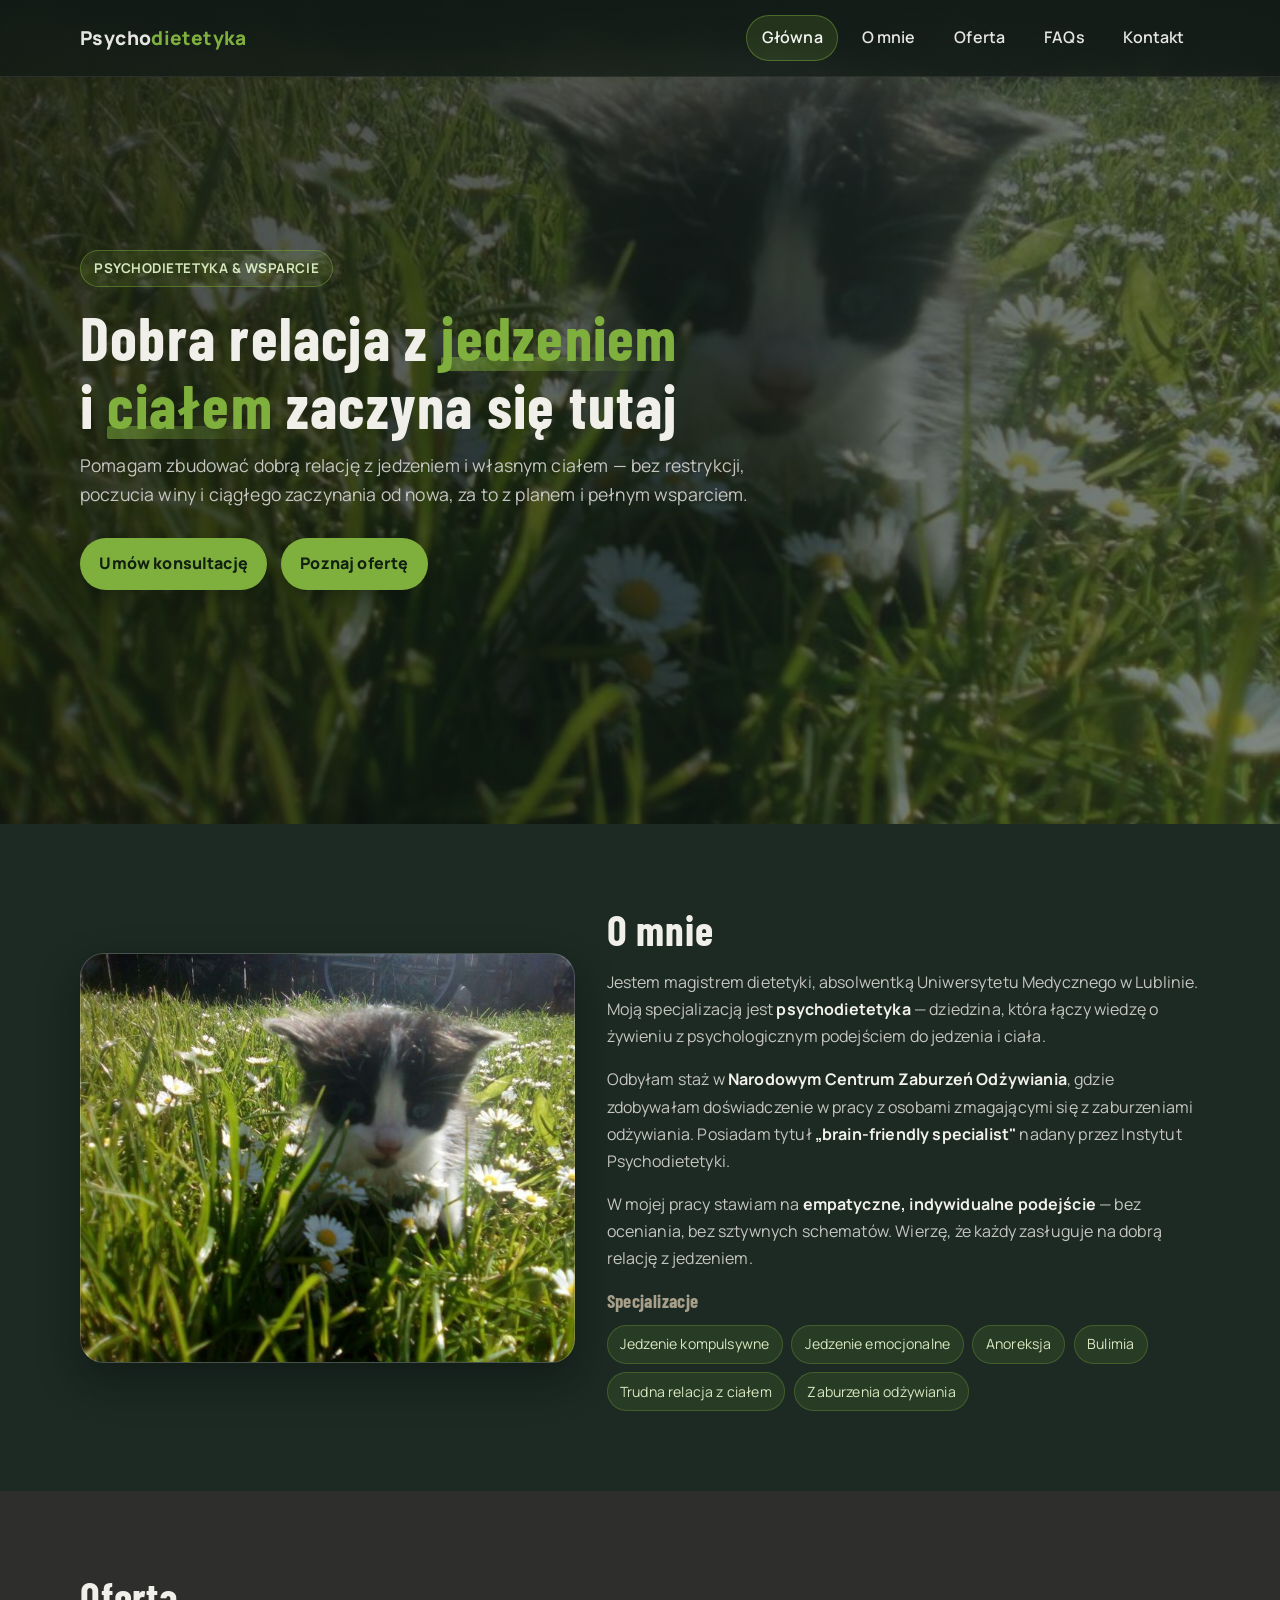
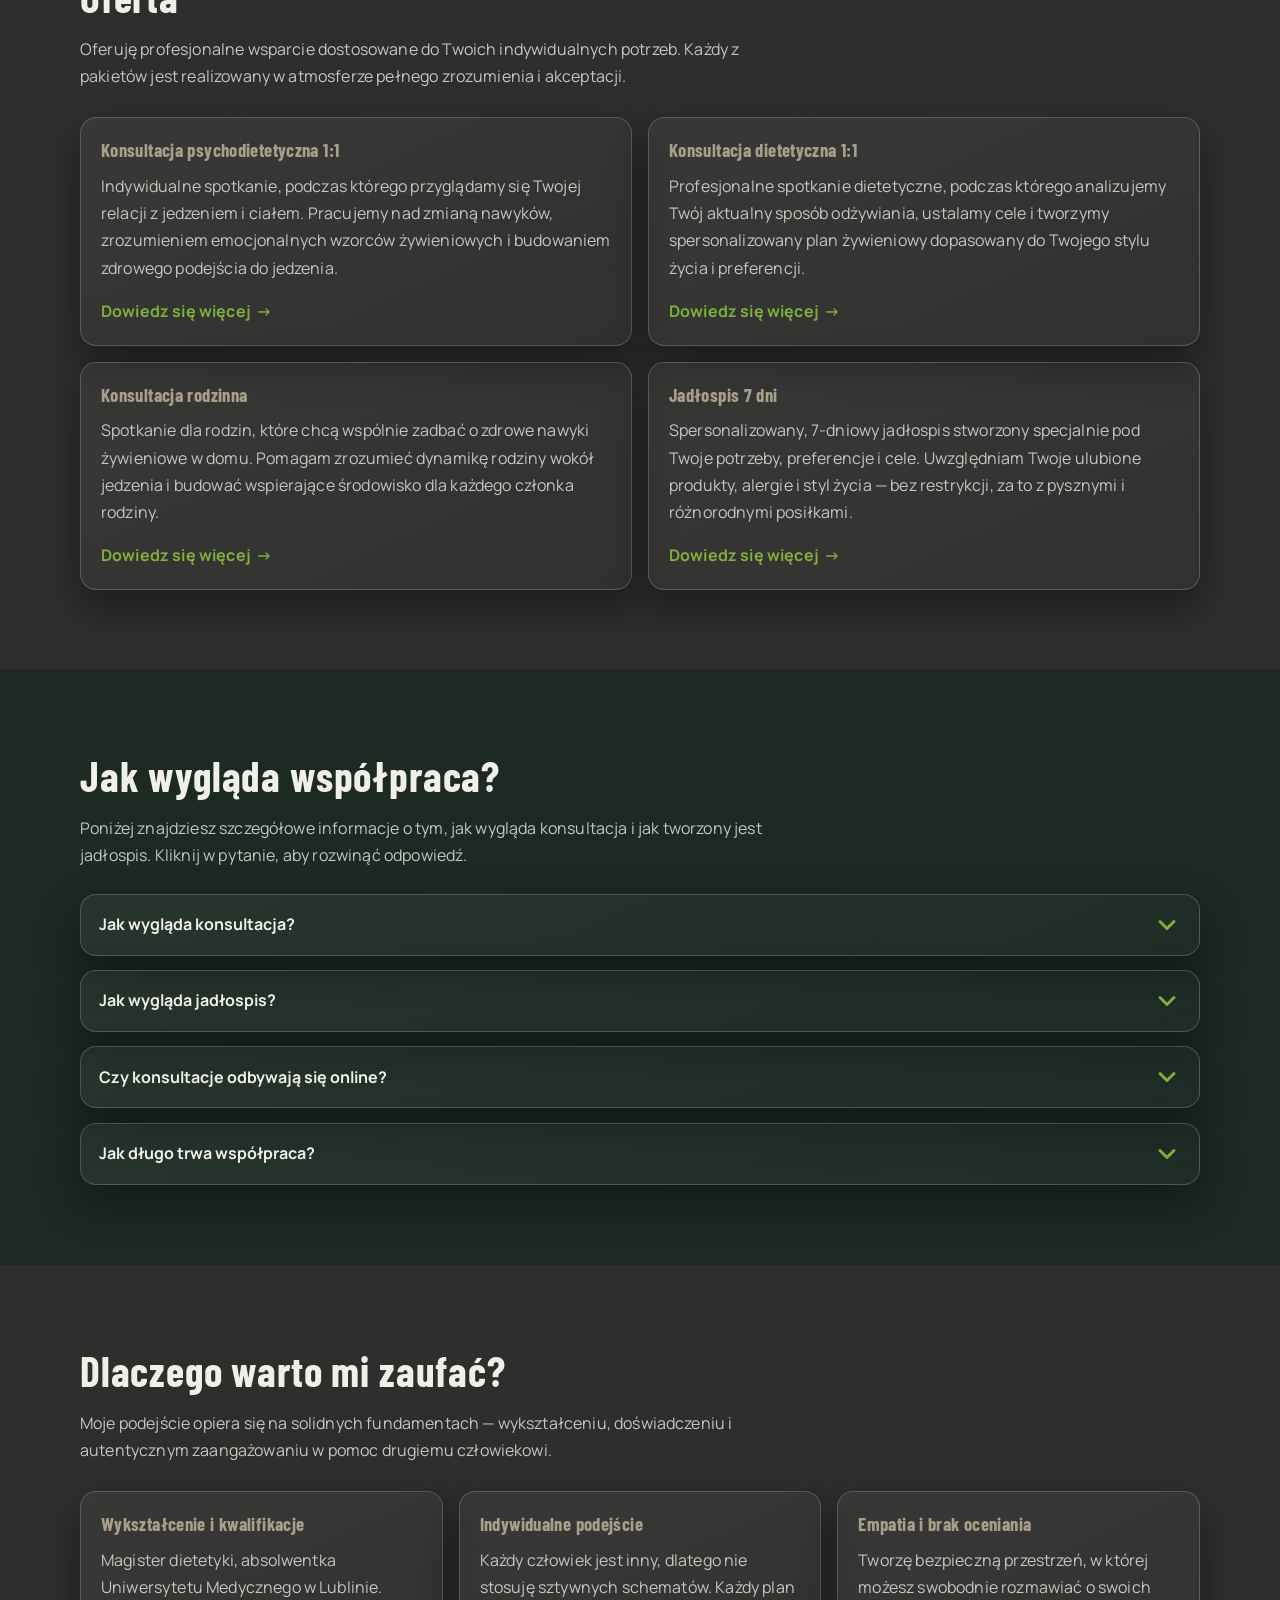
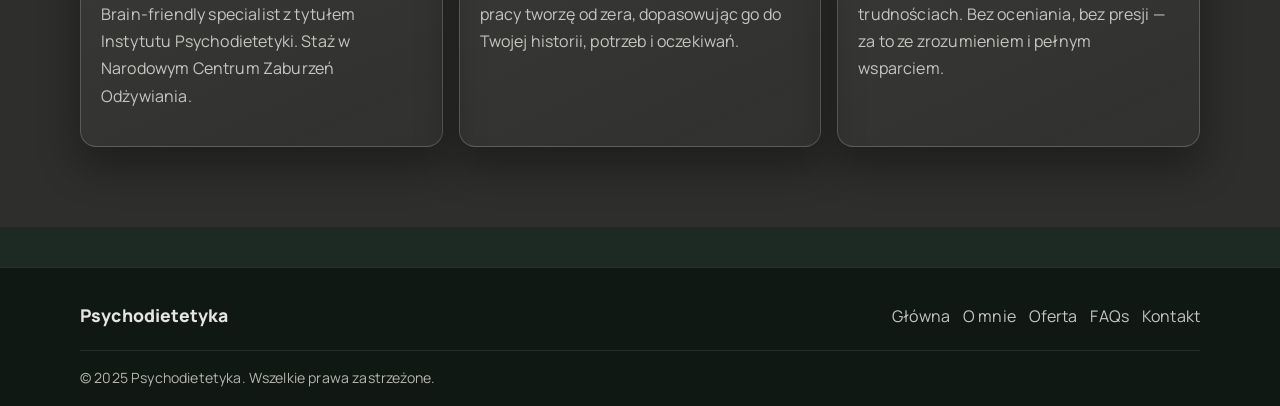
==== commit 21d77a7a: "Add files via upload" ====
--- a/index.html
+++ b/index.html
@@ -1,115 +1,348 @@
-﻿<!DOCTYPE html>
-<html lang="pl">
-<head>
-    <meta charset="UTF-8">
-    <meta name="viewport" content="width=device-width, initial-scale=1.0">
-    <title>Trener Personalny</title>
-    <link rel="stylesheet" href="style.css">
-</head>
-<body>
-    <header>
-        <div class="navbar">
-            <nav>
-                <ul>
-                    <li><a href="index.html">GŁÓWNA</a></li>
-                    <li><a href="about.html">O MNIE</a></li>
-                    <li><a href="oferta.html">OFERTA</a></li>
-                    <li><a href="blog.html">FAQs</a></li>
-                    <li><a id="kontakt" href="kontakt.html">KONTAKT</a></li>
-                </ul>
-            </nav>
-        </div>
-    </header>
-    <main>
-        <section id="hero">
-            <div class="hero-inner">
-                <div class="hero-text">
-                    <h3>Trener personalny</h3>
-                    <h1>
-                        <span>Zbuduj sylwetkę</span>
-                        <span>której będziesz dumnie prezentować.</span>
-                    </h1>
-                    <p>
-                        Pomagam zdrowo zmienić sylwetkę i nawyki treningowe tak,
-                        abyś czuł się pewnie w swoim ciele – krok po kroku, z planem i wsparciem.
-                    </p>
-                </div>
-                <div class="hero-visual">
-                    <img src="1.jpg" alt="Sylwetka trenera" loading="lazy">
-                </div>
-            </div>
-        </section>
-        <section id="2">
-            <h1>Oferta dopasowana do Twoich potrzeb</h1>
-            <div class="Oferta-grid">
-                <div class="Oferta">
-                    <h1>Trening 1:1</h1>
-                    <p>indywidualnie dopasowany plan i wsparcie podczas każdej sesji.</p>
-                </div>
-                <div class="Oferta">
-                    <h1>Prowadzenie online</h1>
-                    <p>plan treningowy i żywieniowy + regularna analiza postępów.</p>
-                </div>
-                <div class="Oferta">
-                    <h1>Trening 1:1</h1>
-                    <p>indywidualnie dopasowany plan i wsparcie podczas każdej sesji.</p>
-                </div>
-                <div class="Oferta">
-                    <h1>Prowadzenie online</h1>
-                    <p>plan treningowy i żywieniowy + regularna analiza postępów.</p>
-                </div>
-                <div class="Oferta">
-                    <h1>Trening 1:1</h1>
-                    <p>indywidualnie dopasowany plan i wsparcie podczas każdej sesji.</p>
-                </div>
-                <div class="Oferta">
-                    <h1>Prowadzenie online</h1>
-                    <p>plan treningowy i żywieniowy + regularna analiza postępów.</p>
-                </div>
-            </div>
-            <a class="cta" href="oferta.html">ZOBACZ SZCZEGÓŁOWĄ</a>
-        </section>
-        <section id="3">
-            <h3>Dlaczego warto mi zaufać?</h3>
-            <div class="section-3-inner">
-                <div class="section-3-text">
-                    <h1>przedstawienie</h1>
-                    <p>Lorem Ipsum is simply dummy text of the printing and typesetting industry. Lorem Ipsum has been the industry's standard dummy text ever since the 1500s, when an unknown printer took a galley of type and scrambled it to make a type specimen book. It has survived not only five centuries, but also the leap into electronic typesetting, remaining essentially unchanged. It was popularised in the 1960s with the release of Letraset sheets containing Lorem Ipsum passages, and more recently with desktop publishing software like Aldus PageMaker including versions of Lorem Ipsum.</p>
-                </div>
-                <div class="section-3-visual">
-                    <img src="1.jpg" alt="Trener i klient">
-                </div>
-            </div>
-            <div class="section-3-cta">
-                <a class="cta" href="about.html">WIĘCEJ O MNIE</a>
-            </div>
-        </section>
-        <section id="4">
-            <h1>social proof</h1>
-            <div class="social-scroll">
-                <article class="testimonial">
-                    <p>„Dzięki planowi od trenera po trzech miesiącach w końcu widzę postępy, o których zawsze marzyłem.”</p>
-                    <span>— Ola, Warszawa</span>
-                </article>
-                <article class="testimonial">
-                    <p>„Sesje online są zawsze punktualne, konkretne i inspirujące. Czuję, że ktoś naprawdę pilnuje mojego rozwoju.”</p>
-                    <span>— Michał Jerzy, Lublin</span>
-                </article>
-                <article class="testimonial">
-                    <p>„Plan żywieniowy nauczył mnie prostych nawyków, które utrzymuję już pół roku. Sylwetka i energia mocno się poprawiły.”</p>
-                    <span>— Kasia, Trójmiasto</span>
-                </article>
-            </div>
-        </section>
-        <section id="5">
-            <h1>Rozpocznij współpracę</h1>
-            <a class="cta" href="kontakt.html">CHCĘ ZACZĄĆ TRENOWAĆ</a>
-        </section>
-    </main>
-    <footer>
-        <A:link></A:link>
-    </footer>
-</body>
-</html>
-
-
+<!DOCTYPE html>
+<html lang="pl">
+<head>
+    <meta charset="UTF-8">
+    <meta name="viewport" content="width=device-width, initial-scale=1.0">
+    <meta name="description" content="Psychodietetyka - pomoc w budowaniu dobrej relacji z jedzeniem i ciałem.">
+    <title></title>
+    <link rel="stylesheet" href="style.css">
+</head>
+<body>
+
+<nav class="nav">
+    <div class="nav-inner">
+        <a href="#main" class="nav-logo">Psycho<span>dietetyka</span></a>
+        <div class="nav-links" id="navLinks">
+            <a href="#main" class="nav-link">Główna</a>
+            <a href="#about" class="nav-link">O mnie</a>
+            <a href="#services" class="nav-link">Oferta</a>
+            <a href="#faq" class="nav-link">FAQs</a>
+            <a href="kontakt.html" class="nav-link">Kontakt</a>
+        </div>
+        <button class="nav-toggle" id="navToggle" aria-expanded="false">
+            <span></span><span></span><span></span>
+        </button>
+    </div>
+</nav>
+<div class="nav-overlay" id="navOverlay"></div>
+
+<main>
+    <!-- Hero -->
+    <section class="hero" id="main">
+        <div class="container">
+            <div class="hero-content">
+                <span class="hero-badge fade-in">Psychodietetyka &amp; Wsparcie</span>
+                <h1 class="hero-title fade-in fade-in-delay-1">
+                    Dobra relacja z&nbsp;<em>jedzeniem</em> i&nbsp;<em>ciałem</em> zaczyna się tutaj
+                </h1>
+                <p class="hero-description fade-in fade-in-delay-2">
+                    Pomagam zbudować dobrą relację z jedzeniem i własnym ciałem — bez restrykcji, poczucia winy i ciągłego zaczynania od nowa, za to z planem i pełnym wsparciem.
+                </p>
+                <div class="hero-buttons fade-in fade-in-delay-3">
+                    <a href="#contact" class="btn">Umów konsultację</a>
+                    <a href="#services" class="btn btn-secondary">Poznaj ofertę</a>
+                </div>
+            </div>
+        </div>
+    </section>
+
+    <!-- O mnie -->
+    <section id="about">
+        <div class="container">
+            <div class="about-grid">
+                <div class="about-image fade-in">
+                    <div class="about-image-placeholder"></div>
+                </div>
+                <div>
+                    <h2 class="section-title fade-in">O mnie</h2>
+                    <p class="about-text fade-in">Jestem magistrem dietetyki, absolwentką Uniwersytetu Medycznego w Lublinie. Moją specjalizacją jest <strong>psychodietetyka</strong> — dziedzina, która łączy wiedzę o żywieniu z psychologicznym podejściem do jedzenia i ciała.</p>
+                    <p class="about-text fade-in">Odbyłam staż w <strong>Narodowym Centrum Zaburzeń Odżywiania</strong>, gdzie zdobywałam doświadczenie w pracy z osobami zmagającymi się z zaburzeniami odżywiania. Posiadam tytuł <strong>„brain-friendly specialist"</strong> nadany przez Instytut Psychodietetyki.</p>
+                    <p class="about-text fade-in">W mojej pracy stawiam na <strong>empatyczne, indywidualne podejście</strong> — bez oceniania, bez sztywnych schematów. Wierzę, że każdy zasługuje na dobrą relację z jedzeniem.</p>
+                    <div class="about-specializations fade-in">
+                        <h3>Specjalizacje</h3>
+                        <div class="specialization-tags">
+                            <span class="specialization-tag">Jedzenie kompulsywne</span>
+                            <span class="specialization-tag">Jedzenie emocjonalne</span>
+                            <span class="specialization-tag">Anoreksja</span>
+                            <span class="specialization-tag">Bulimia</span>
+                            <span class="specialization-tag">Trudna relacja z ciałem</span>
+                            <span class="specialization-tag">Zaburzenia odżywiania</span>
+                        </div>
+                    </div>
+                </div>
+            </div>
+        </div>
+    </section>
+
+    <!-- Oferta -->
+    <section id="services">
+        <div class="container">
+            <h2 class="section-title fade-in">Oferta</h2>
+            <p class="section-subtitle fade-in">Oferuję profesjonalne wsparcie dostosowane do Twoich indywidualnych potrzeb. Każdy z pakietów jest realizowany w atmosferze pełnego zrozumienia i akceptacji.</p>
+            <div class="services-grid">
+                <article class="service-card fade-in fade-in-delay-1">
+                    <h3>Konsultacja psychodietetyczna 1:1</h3>
+                    <p>Indywidualne spotkanie, podczas którego przyglądamy się Twojej relacji z jedzeniem i ciałem. Pracujemy nad zmianą nawyków, zrozumieniem emocjonalnych wzorców żywieniowych i budowaniem zdrowego podejścia do jedzenia.</p>
+                    <a href="#contact" class="service-link">Dowiedz się więcej <span class="service-link-arrow">→</span></a>
+                </article>
+                <article class="service-card fade-in fade-in-delay-2">
+                    <h3>Konsultacja dietetyczna 1:1</h3>
+                    <p>Profesjonalne spotkanie dietetyczne, podczas którego analizujemy Twój aktualny sposób odżywiania, ustalamy cele i tworzymy spersonalizowany plan żywieniowy dopasowany do Twojego stylu życia i preferencji.</p>
+                    <a href="#contact" class="service-link">Dowiedz się więcej <span class="service-link-arrow">→</span></a>
+                </article>
+                <article class="service-card fade-in fade-in-delay-3">
+                    <h3>Konsultacja rodzinna</h3>
+                    <p>Spotkanie dla rodzin, które chcą wspólnie zadbać o zdrowe nawyki żywieniowe w domu. Pomagam zrozumieć dynamikę rodziny wokół jedzenia i budować wspierające środowisko dla każdego członka rodziny.</p>
+                    <a href="#contact" class="service-link">Dowiedz się więcej <span class="service-link-arrow">→</span></a>
+                </article>
+                <article class="service-card fade-in fade-in-delay-4">
+                    <h3>Jadłospis 7 dni</h3>
+                    <p>Spersonalizowany, 7-dniowy jadłospis stworzony specjalnie pod Twoje potrzeby, preferencje i cele. Uwzględniam Twoje ulubione produkty, alergie i styl życia — bez restrykcji, za to z pysznymi i różnorodnymi posiłkami.</p>
+                    <a href="#contact" class="service-link">Dowiedz się więcej <span class="service-link-arrow">→</span></a>
+                </article>
+            </div>
+        </div>
+    </section>
+
+    <!-- FAQ -->
+    <section id="faq">
+        <div class="container">
+            <h2 class="section-title fade-in">Jak wygląda współpraca?</h2>
+            <p class="section-subtitle fade-in">Poniżej znajdziesz szczegółowe informacje o tym, jak wygląda konsultacja i jak tworzony jest jadłospis. Kliknij w pytanie, aby rozwinąć odpowiedź.</p>
+            <div class="faq-grid">
+                <div class="faq-item fade-in">
+                    <button class="faq-question" aria-expanded="false">
+                        <span>Jak wygląda konsultacja?</span>
+                        <span class="faq-icon"><svg viewBox="0 0 24 24" fill="none" stroke="currentColor" stroke-width="2.5" stroke-linecap="round" stroke-linejoin="round"><polyline points="6 9 12 15 18 9"></polyline></svg></span>
+                    </button>
+                    <div class="faq-answer">
+                        <div class="faq-answer-inner">
+                            <p>Konsultacja to spokojna rozmowa w bezpiecznej atmosferze — bez pośpiechu i oceniania. Oto jak wygląda nasz proces krok po kroku:</p>
+                            <ul>
+                                <li><strong>Poznanie i wywiad</strong> — na pierwszym spotkaniu poznaję Twoją historię, relację z jedzeniem, dotychczasowe doświadczenia i oczekiwania.</li>
+                                <li><strong>Analiza i cele</strong> — wspólnie analizujemy Twoje nawyki żywieniowe, wzorce emocjonalne związane z jedzeniem. Ustalamy realne cele dostosowane do Twoich potrzeb.</li>
+                                <li><strong>Plan działania</strong> — na podstawie wywiadu tworzę spersonalizowany plan współpracy. Może obejmować regularne spotkania, jadłospis, narzędzia wspierające zmianę nawyków.</li>
+                                <li><strong>Wsparcie na każdym etapie</strong> — podczas całej współpracy jestem do Twojej dyspozycji. Każde kolejne spotkanie to okazja do podsumowania postępów i dostosowania planu.</li>
+                            </ul>
+                            <p>Konsultacje mogą odbywać się stacjonarnie lub online. Każde spotkanie trwa około 60 minut.</p>
+                        </div>
+                    </div>
+                </div>
+                <div class="faq-item fade-in">
+                    <button class="faq-question" aria-expanded="false">
+                        <span>Jak wygląda jadłospis?</span>
+                        <span class="faq-icon"><svg viewBox="0 0 24 24" fill="none" stroke="currentColor" stroke-width="2.5" stroke-linecap="round" stroke-linejoin="round"><polyline points="6 9 12 15 18 9"></polyline></svg></span>
+                    </button>
+                    <div class="faq-answer">
+                        <div class="faq-answer-inner">
+                            <p>Mój jadłospis to nie jest gotowy szablon — to w pełni spersonalizowany plan żywieniowy stworzony specjalnie dla Ciebie:</p>
+                            <ul>
+                                <li><strong>Indywidualne podejście</strong> — uwzględniam Twoje preferencje smakowe, alergie i nietolerancje pokarmowe.</li>
+                                <li><strong>7 pełnych dni</strong> — kompletny plan na cały tydzień ze śniadaniami, obiadami, kolacjami i przekąskami.</li>
+                                <li><strong>Bez restrykcji</strong> — jadłospis jest urozmaicony, smaczny i realny do zastosowania w codziennym życiu.</li>
+                                <li><strong>Elastyczność i wsparcie</strong> — po otrzymaniu jadłospisu możesz się ze mną skontaktować w razie pytań lub potrzeby modyfikacji.</li>
+                            </ul>
+                            <p>Dostaniesz go w formie PDF w ciągu kilku dni od konsultacji.</p>
+                        </div>
+                    </div>
+                </div>
+                <div class="faq-item fade-in">
+                    <button class="faq-question" aria-expanded="false">
+                        <span>Czy konsultacje odbywają się online?</span>
+                        <span class="faq-icon"><svg viewBox="0 0 24 24" fill="none" stroke="currentColor" stroke-width="2.5" stroke-linecap="round" stroke-linejoin="round"><polyline points="6 9 12 15 18 9"></polyline></svg></span>
+                    </button>
+                    <div class="faq-answer">
+                        <div class="faq-answer-inner">
+                            <p>Tak! Konsultacje mogą odbywać się zarówno stacjonarnie, jak i online (Google Meet, Zoom). Forma zdalna jest równie skuteczna — wybór należy do Ciebie.</p>
+                        </div>
+                    </div>
+                </div>
+                <div class="faq-item fade-in">
+                    <button class="faq-question" aria-expanded="false">
+                        <span>Jak długo trwa współpraca?</span>
+                        <span class="faq-icon"><svg viewBox="0 0 24 24" fill="none" stroke="currentColor" stroke-width="2.5" stroke-linecap="round" stroke-linejoin="round"><polyline points="6 9 12 15 18 9"></polyline></svg></span>
+                    </button>
+                    <div class="faq-answer">
+                        <div class="faq-answer-inner">
+                            <p>Czas trwania jest indywidualny — nie narzucam sztywnych ram. Niektóre osoby korzystają z jednorazowej konsultacji, inne decydują się na regularne spotkania przez kilka miesięcy. Wszystko ustalamy razem na pierwszym spotkaniu.</p>
+                        </div>
+                    </div>
+                </div>
+            </div>
+        </div>
+    </section>
+
+    <!-- Zaufanie -->
+    <section id="trust">
+        <div class="container">
+            <h2 class="section-title fade-in">Dlaczego warto mi zaufać?</h2>
+            <p class="section-subtitle fade-in">Moje podejście opiera się na solidnych fundamentach — wykształceniu, doświadczeniu i autentycznym zaangażowaniu w pomoc drugiemu człowiekowi.</p>
+            <div class="trust-grid">
+                <div class="trust-card fade-in fade-in-delay-1">
+                    <h3>Wykształcenie i kwalifikacje</h3>
+                    <p>Magister dietetyki, absolwentka Uniwersytetu Medycznego w Lublinie. Brain-friendly specialist z tytułem Instytutu Psychodietetyki. Staż w Narodowym Centrum Zaburzeń Odżywiania.</p>
+                </div>
+                <div class="trust-card fade-in fade-in-delay-2">
+                    <h3>Indywidualne podejście</h3>
+                    <p>Każdy człowiek jest inny, dlatego nie stosuję sztywnych schematów. Każdy plan pracy tworzę od zera, dopasowując go do Twojej historii, potrzeb i oczekiwań.</p>
+                </div>
+                <div class="trust-card fade-in fade-in-delay-3">
+                    <h3>Empatia i brak oceniania</h3>
+                    <p>Tworzę bezpieczną przestrzeń, w której możesz swobodnie rozmawiać o swoich trudnościach. Bez oceniania, bez presji — za to ze zrozumieniem i pełnym wsparciem.</p>
+                </div>
+            </div>
+        </div>
+    </section>
+
+ 
+</main>
+
+<footer class="footer">
+    <div class="container">
+        <div class="footer-content">
+            <div class="footer-logo">Psychodietetyka</div>
+            <nav class="footer-links">
+                <a href="#main">Główna</a>
+                <a href="#about">O mnie</a>
+                <a href="#services">Oferta</a>
+                <a href="#faq">FAQs</a>
+                <a href="kontakt.html">Kontakt</a>
+            </nav>
+        </div>
+        <div class="footer-bottom">
+            <p>&copy; 2025 Psychodietetyka. Wszelkie prawa zastrzeżone.</p>
+        </div>
+    </div>
+</footer>
+
+<button class="scroll-top" id="scrollTop" aria-label="Przewiń na górę strony">
+    <svg viewBox="0 0 24 24" fill="none" stroke="currentColor" stroke-width="2.5" stroke-linecap="round" stroke-linejoin="round">
+        <polyline points="18 15 12 9 6 15"></polyline>
+    </svg>
+</button>
+
+<script>
+    // Nav scroll
+    const nav = document.querySelector('.nav');
+    window.addEventListener('scroll', () => {
+        nav.classList.toggle('scrolled', window.scrollY > 50);
+        scrollTopBtn.classList.toggle('visible', window.scrollY > 500);
+        highlightNavLink();
+    });
+
+    // Mobile menu
+    const navToggle = document.getElementById('navToggle');
+    const navLinks = document.getElementById('navLinks');
+    const navOverlay = document.getElementById('navOverlay');
+
+    function closeMobileMenu() {
+        navToggle.setAttribute('aria-expanded', 'false');
+        navLinks.classList.remove('open');
+        navOverlay.classList.remove('active');
+        document.body.style.overflow = '';
+    }
+
+    navToggle.addEventListener('click', () => {
+        const isOpen = navToggle.getAttribute('aria-expanded') === 'true';
+        navToggle.setAttribute('aria-expanded', !isOpen);
+        navLinks.classList.toggle('open');
+        navOverlay.classList.toggle('active');
+        document.body.style.overflow = isOpen ? '' : 'hidden';
+    });
+    navOverlay.addEventListener('click', closeMobileMenu);
+    document.querySelectorAll('.nav-link').forEach(l => l.addEventListener('click', closeMobileMenu));
+    document.addEventListener('keydown', e => { if (e.key === 'Escape') closeMobileMenu(); });
+
+    // Active nav link
+    const sections = document.querySelectorAll('section[id]');
+    const navItems = document.querySelectorAll('.nav-link');
+    function highlightNavLink() {
+        const scrollY = window.scrollY + 150;
+        sections.forEach(s => {
+            if (scrollY >= s.offsetTop && scrollY < s.offsetTop + s.offsetHeight) {
+                navItems.forEach(l => l.classList.toggle('active', l.getAttribute('href') === `#${s.id}`));
+            }
+        });
+    }
+
+    // Scroll to top
+    const scrollTopBtn = document.getElementById('scrollTop');
+    scrollTopBtn.addEventListener('click', () => window.scrollTo({ top: 0, behavior: 'smooth' }));
+
+    // FAQ accordion
+    document.querySelectorAll('.faq-question').forEach(btn => {
+        btn.addEventListener('click', () => {
+            const item = btn.closest('.faq-item');
+            const answer = item.querySelector('.faq-answer');
+            const inner = item.querySelector('.faq-answer-inner');
+            const isOpen = btn.getAttribute('aria-expanded') === 'true';
+
+            document.querySelectorAll('.faq-item.active').forEach(a => {
+                if (a !== item) {
+                    a.querySelector('.faq-answer').style.maxHeight = '0';
+                    a.querySelector('.faq-question').setAttribute('aria-expanded', 'false');
+                    a.classList.remove('active');
+                }
+            });
+
+            btn.setAttribute('aria-expanded', !isOpen);
+            item.classList.toggle('active', !isOpen);
+            answer.style.maxHeight = isOpen ? '0' : inner.scrollHeight + 30 + 'px';
+        });
+    });
+
+    // Fade-in on scroll
+    const observer = new IntersectionObserver(entries => {
+        entries.forEach(e => { if (e.isIntersecting) { e.target.classList.add('visible'); observer.unobserve(e.target); } });
+    }, { rootMargin: '0px 0px -50px 0px', threshold: 0.1 });
+    document.querySelectorAll('.fade-in').forEach(el => observer.observe(el));
+
+    // Contact form
+    const form = document.getElementById('contactForm');
+    form.addEventListener('submit', e => {
+        e.preventDefault();
+        const fields = { name: 'Proszę podać imię i nazwisko', email: 'Proszę podać prawidłowy adres email', message: 'Proszę wpisać wiadomość' };
+        let valid = true;
+
+        for (const [id, msg] of Object.entries(fields)) {
+            const el = document.getElementById(id);
+            const err = document.getElementById(`${id}-error`);
+            if (err) err.remove();
+            el.style.borderColor = '';
+
+            const isEmpty = !el.value.trim();
+            const isInvalidEmail = id === 'email' && !/^[^\s@]+@[^\s@]+\.[^\s@]+$/.test(el.value);
+            if (isEmpty || isInvalidEmail) {
+                el.style.borderColor = '#e74c3c';
+                const p = document.createElement('p');
+                p.id = `${id}-error`;
+                p.style.cssText = 'color:#e74c3c;font-size:0.8rem;margin-top:0.35rem';
+                p.textContent = msg;
+                el.parentNode.appendChild(p);
+                valid = false;
+            }
+        }
+
+        if (valid) {
+            const btn = form.querySelector('.form-submit');
+            btn.textContent = 'Wysyłanie...';
+            btn.disabled = true;
+            setTimeout(() => {
+                btn.textContent = '✓ Wiadomość wysłana!';
+                btn.style.backgroundColor = 'var(--color-sage-dark)';
+                form.reset();
+                setTimeout(() => { btn.textContent = 'Wyślij wiadomość'; btn.disabled = false; btn.style.backgroundColor = ''; }, 3000);
+            }, 1500);
+        }
+    });
+
+    ['name', 'email', 'message'].forEach(id => {
+        document.getElementById(id).addEventListener('input', () => {
+            const err = document.getElementById(`${id}-error`);
+            if (err) err.remove();
+            document.getElementById(id).style.borderColor = '';
+        });
+    });
+</script>
+</body>
+</html>
--- a/style.css
+++ b/style.css
@@ -1,584 +1,442 @@
-@import url('https://fonts.googleapis.com/css2?family=Barlow+Condensed:wght@500;600;700;800&family=Manrope:wght@400;500;600;700&display=swap');
+@import url("https://fonts.googleapis.com/css2?family=Barlow+Condensed:wght@500;600;700;800&family=Manrope:wght@400;500;600;700;800&display=swap");
 
 :root {
     color-scheme: dark;
-    --bg-main: #1C2A23;
-    --bg-section: #2E2E2C;
+    --bg-main: #1c2a23;
     --text-main: #E5E5E3;
     --primary: #3F6B4F;
     --cta: #7FAF3C;
     --cta-hover: #6E9A32;
     --accent: #A89F8A;
     --line: rgba(63, 107, 79, 0.72);
-    --surface: rgba(255, 255, 255, 0.03);
     --surface-border: rgba(229, 229, 227, 0.22);
-}
-
-*,
-*::before,
-*::after {
-    box-sizing: border-box;
-}
-
-html,
+    --color-sage-dark: #3F6B4F;
+    --muted-text: #c6c5c1;
+    --shadow-soft: 0 18px 40px rgba(7, 12, 10, 0.45);
+    --radius-xl: 24px;
+    --radius-lg: 16px;
+    --nav-height: 76px;
+}
+
+*, *::before, *::after { box-sizing: border-box; }
+
+html, body { margin: 0; padding: 0; scroll-behavior: smooth; }
+
 body {
+    min-height: 100vh;
+    background: var(--bg-main);
+    color: var(--text-main);
+    font-family: "Manrope", "Segoe UI", sans-serif;
+    line-height: 1.7;
+    letter-spacing: 0.01em;
+}
+
+h1, h2, h3, h4, h5, h6 {
+    margin: 0 0 0.7rem;
+    color: var(--accent);
+    line-height: 1.25;
+    font-weight: 700;
+    font-family: "Barlow Condensed", "Arial Narrow", sans-serif;
+    letter-spacing: 0.02em;
+}
+
+p { margin: 0 0 1rem; }
+
+a, button, input, select, textarea { font: inherit; }
+
+a { color: var(--cta); text-decoration: none; transition: color 0.25s ease; }
+a:hover { color: var(--cta-hover); }
+
+hr { border: 0; border-top: 1px solid var(--line); margin: 1.25rem 0; }
+
+.container { width: min(1120px, calc(100% - 2.4rem)); margin: 0 auto; }
+
+/* Nav */
+.nav {
+    position: fixed;
+    inset: 0 0 auto 0;
+    z-index: 1000;
+    background: linear-gradient(180deg, rgba(18, 27, 22, 0.95), rgba(18, 27, 22, 0.78));
+    border-bottom: 1px solid rgba(229, 229, 227, 0.1);
+    backdrop-filter: blur(8px);
+    transition: all 0.25s ease;
+}
+.nav.scrolled { background: rgba(20, 30, 24, 0.92); box-shadow: 0 10px 24px rgba(6, 10, 8, 0.35); }
+
+.nav-inner {
+    height: var(--nav-height);
+    width: min(1120px, calc(100% - 2.4rem));
+    margin: 0 auto;
+    display: flex;
+    align-items: center;
+    justify-content: space-between;
+    gap: 1rem;
+}
+
+.nav-logo { color: var(--text-main); font-weight: 800; font-size: 1.2rem; letter-spacing: 0.02em; }
+.nav-logo span { color: var(--cta); }
+
+.nav-links { display: flex; align-items: center; gap: 0.5rem; }
+
+.nav-link {
+    color: var(--text-main);
+    padding: 0.55rem 0.9rem;
+    border-radius: 999px;
+    border: 1px solid transparent;
+    font-weight: 600;
+    transition: all 0.25s ease;
+}
+.nav-link:hover, .nav-link.active {
+    color: #f3f4f1;
+    border-color: rgba(127, 175, 60, 0.45);
+    background: rgba(127, 175, 60, 0.16);
+}
+
+.nav-toggle {
+    display: none;
+    background: transparent;
+    border: 1px solid rgba(229, 229, 227, 0.22);
+    border-radius: 10px;
+    padding: 0.45rem 0.5rem;
+    cursor: pointer;
+}
+.nav-toggle span { display: block; width: 20px; height: 2px; background: var(--text-main); margin: 4px 0; }
+
+.nav-overlay {
+    position: fixed;
+    inset: 0;
+    background: rgba(7, 10, 8, 0.55);
+    opacity: 0;
+    pointer-events: none;
+    transition: opacity 0.25s ease;
+    z-index: 800;
+}
+.nav-overlay.active { opacity: 1; pointer-events: auto; }
+
+/* Sections */
+section { position: relative; padding: 5rem 0; }
+
+main > section:nth-of-type(even) { background: #1c2a23; }
+main > section:nth-of-type(odd):not(:first-of-type) { background: #2E2E2C; }
+
+/* Hero */
+.hero {
+    padding: 8rem 0 7rem;
+    min-height: calc(100vh - var(--nav-height));
+    display: flex;
+    align-items: center;
+    background:
+        linear-gradient(115deg, rgba(12, 18, 15, 0.78), rgba(28, 42, 35, 0.56)),
+        url("hero_bg.jpg") center / cover no-repeat;
+}
+.hero-content { max-width: 760px; }
+
+.hero-badge {
+    display: inline-flex;
+    align-items: center;
+    gap: 0.45rem;
+    padding: 0.38rem 0.82rem;
+    border-radius: 999px;
+    border: 1px solid rgba(127, 175, 60, 0.45);
+    background: rgba(127, 175, 60, 0.12);
+    color: #d6e8bd;
+    font-weight: 700;
+    font-size: 0.84rem;
+    letter-spacing: 0.04em;
+    text-transform: uppercase;
+}
+
+.hero-title {
+    margin-top: 1rem;
+    font-size: clamp(2rem, 4.8vw, 3.8rem);
+    line-height: 1.12;
+    color: #f0efe9;
+}
+.hero-title em {
+    color: var(--cta);
+    font-style: normal;
+    position: relative;
+}
+.hero-title em::after {
+    content: "";
+    position: absolute;
+    left: 0; right: 0; bottom: 0.04em;
+    height: 0.22em;
+    background: linear-gradient(90deg, rgba(127, 175, 60, 0.55), rgba(127, 175, 60, 0));
+    z-index: -1;
+    border-radius: 2px;
+}
+
+.hero-description { max-width: 64ch; color: var(--muted-text); font-size: 1.1rem; }
+.hero-buttons { display: flex; flex-wrap: wrap; gap: 0.85rem; margin-top: 1.7rem; }
+
+/* Buttons */
+button, .btn {
+    display: inline-flex;
+    align-items: center;
+    justify-content: center;
+    gap: 0.3rem;
+    border: 1px solid rgba(127, 175, 60, 0.4);
+    border-radius: 999px;
+    padding: 0.72rem 1.15rem;
+    background: var(--cta);
+    color: #122012;
+    font-weight: 800;
+    cursor: pointer;
+    box-shadow: 0 8px 18px rgba(9, 16, 11, 0.35);
+    transition: background-color 0.25s ease, transform 0.25s ease, box-shadow 0.25s ease;
+}
+/* Section headings */
+.section-title { font-size: clamp(1.75rem, 3.8vw, 2.6rem); color: #f0efe9; margin-bottom: 0.8rem; }
+.section-subtitle { max-width: 70ch; color: var(--muted-text); margin-bottom: 0; }
+
+/* About & Contact grid */
+.about-grid, .contact-grid {
+    display: grid;
+    grid-template-columns: 1fr 1.2fr;
+    gap: 2rem;
+    align-items: center;
+}
+
+.about-image-placeholder {
+    height: 410px;
+    border-radius: var(--radius-xl);
+    border: 1px solid var(--surface-border);
+    background: url("hero_bg.jpg") center / cover no-repeat;
+    box-shadow: var(--shadow-soft);
+}
+
+.about-text { color: var(--muted-text); }
+.about-text strong { color: #f1f0ea; }
+
+.about-specializations h3 { margin-bottom: 0.8rem; }
+
+.specialization-tags { display: flex; flex-wrap: wrap; gap: 0.55rem; }
+.specialization-tag {
+    display: inline-flex;
+    padding: 0.4rem 0.78rem;
+    border-radius: 999px;
+    background: rgba(127, 175, 60, 0.13);
+    border: 1px solid rgba(127, 175, 60, 0.3);
+    color: #d7e7c0;
+    font-size: 0.88rem;
+}
+
+/* Services & Trust grids */
+.services-grid, .trust-grid {
+    margin-top: 1.7rem;
+    display: grid;
+    gap: 1rem;
+    grid-template-columns: repeat(2, minmax(0, 1fr));
+}
+
+.trust-grid { grid-template-columns: repeat(3, minmax(0, 1fr)); }
+
+.service-card, .trust-card, .faq-item, .contact-form, .contact-item {
+    background: linear-gradient(155deg, rgba(255, 255, 255, 0.05), rgba(255, 255, 255, 0.015));
+    border: 1px solid var(--surface-border);
+    border-radius: var(--radius-lg);
+    box-shadow: var(--shadow-soft);
+}
+
+.service-card, .trust-card {
+    padding: 1.25rem;
+    transition: transform 0.25s ease, border-color 0.25s ease;
+}
+.service-card:hover, .trust-card:hover {
+    transform: translateY(-5px);
+    border-color: rgba(127, 175, 60, 0.46);
+}
+
+.service-icon, .trust-icon {
+    width: 46px;
+    height: 46px;
+    border-radius: 12px;
+    border: 1px solid rgba(127, 175, 60, 0.33);
+    background: rgba(127, 175, 60, 0.16);
+    display: grid;
+    place-items: center;
+    font-size: 1.35rem;
+    margin-bottom: 0.8rem;
+}
+
+.service-card p, .trust-card p { color: var(--muted-text); }
+
+.service-link { display: inline-flex; align-items: center; gap: 0.32rem; font-weight: 700; }
+.service-link-arrow { transition: transform 0.2s ease; }
+.service-link:hover .service-link-arrow { transform: translateX(4px); }
+
+/* FAQ */
+.faq-grid { margin-top: 1.5rem; display: grid; gap: 0.9rem; }
+.faq-item { overflow: hidden; }
+
+.faq-question {
+    width: 100%;
+    border: 0;
+    border-radius: 0;
+    box-shadow: none;
+    padding: 1rem 1.1rem;
+    background: transparent;
+    color: #f0efe9;
+    display: flex;
+    justify-content: space-between;
+    align-items: center;
+    font-weight: 700;
+    text-align: left;
+}
+.faq-question:hover { transform: none; background: rgba(255, 255, 255, 0.03); }
+
+.faq-icon { width: 28px; height: 28px; display: grid; place-items: center; color: var(--cta); transition: transform 0.25s ease; }
+.faq-item.active .faq-icon { transform: rotate(180deg); }
+
+.faq-answer { max-height: 0; overflow: hidden; transition: max-height 0.35s ease; }
+.faq-answer-inner { padding: 0 1.1rem 1rem; }
+.faq-answer p, .faq-answer li { color: var(--muted-text); }
+.faq-answer ul { margin: 0.5rem 0 0.9rem 1.2rem; padding: 0; }
+
+/* Contact */
+.contact-info > p { color: var(--muted-text); }
+.contact-details { margin-top: 1.2rem; display: grid; gap: 0.75rem; }
+
+.contact-item { padding: 0.9rem; display: flex; align-items: flex-start; gap: 0.8rem; }
+.contact-item-icon {
+    width: 36px; height: 36px;
+    border-radius: 10px;
+    background: rgba(127, 175, 60, 0.16);
+    display: grid;
+    place-items: center;
+    font-size: 1rem;
+    flex-shrink: 0;
+}
+.contact-item-content h4 { margin-bottom: 0.35rem; color: #f0efe9; }
+.contact-item-content p { margin-bottom: 0; color: var(--muted-text); }
+
+.contact-form { padding: 1.25rem; }
+.contact-form h3 { color: #f0efe9; }
+
+.form-group { margin-bottom: 0.85rem; }
+
+label { display: inline-block; margin-bottom: 0.32rem; color: #ebebe7; font-weight: 600; }
+
+.consent-inline {
+    display: inline-flex;
+    align-items: center;
+    gap: 0.55rem;
+    margin-bottom: 0;
+}
+
+.consent-inline input[type="checkbox"] {
+    width: auto;
     margin: 0;
     padding: 0;
-}
-
-html {
-    scroll-behavior: smooth;
-}
-
-body {
-    background: var(--bg-main);
-    color: var(--text-main);
-    font-family: 'Manrope', 'Segoe UI', sans-serif;
-    line-height: 1.65;
-    letter-spacing: 0.01em;
-}
-
-header {
-    position: sticky;
-    top: 0;
-    z-index: 30;
-    background: rgba(28, 42, 35, 0.92);
-    backdrop-filter: blur(10px);
-    border-bottom: 1px solid var(--line);
-}
-
-main {
-    display: flex;
-    flex-direction: column;
-}
-
-section {
-    padding: clamp(3rem, 6vw, 5rem) 10vw;
-    border-top: 1px solid var(--line);
-}
-
-section:first-of-type {
-    border-top: none;
-}
-
-section:nth-of-type(odd) {
-    background: var(--bg-main);
-}
-
-section:nth-of-type(even) {
-    background: var(--bg-section);
-}
-
-h1,
-h2,
-h3 {
-    margin: 0 0 0.9rem;
-    color: var(--text-main);
-    font-family: 'Barlow Condensed', 'Arial Narrow', sans-serif;
-    font-weight: 700;
-    text-transform: uppercase;
-    letter-spacing: 0.1em;
-    line-height: 1.1;
-    text-align: center;
-}
-
-h1 {
-    font-size: clamp(2.3rem, 5.2vw, 4.8rem);
-}
-
-h2 {
-    font-size: clamp(1.8rem, 3.6vw, 3.1rem);
-}
-
-h3 {
-    color: var(--accent);
-    font-size: clamp(0.9rem, 1.5vw, 1.1rem);
-}
-
-p {
-    margin: 0;
-    max-width: 64ch;
-    color: var(--text-main);
-}
-
-a {
-    color: var(--text-main);
-    text-decoration: none;
-}
-
-a:hover,
-a:focus-visible {
-    color: var(--cta);
-}
-
-.navbar {
-    width: min(1200px, 92vw);
-    margin: 0 auto;
-}
-
-.navbar ul {
-    margin: 0;
-    padding: 0;
-    display: flex;
-    justify-content: center;
-    gap: clamp(0.4rem, 2vw, 1.8rem);
-    list-style: none;
-}
-
-.navbar a {
-    display: inline-flex;
-    align-items: center;
-    min-height: 64px;
-    font-family: 'Barlow Condensed', sans-serif;
-    font-size: 0.95rem;
-    letter-spacing: 0.14em;
-    text-transform: uppercase;
-    color: var(--text-main);
-}
-
-#hero {
-    position: relative;
-    isolation: isolate;
-    min-height: min(100vh, 900px);
-    background-image: linear-gradient(rgba(0, 0, 0, 0.45), rgba(0, 0, 0, 0.45)), url('1.jpg');
-    background-size: cover;
-    background-position: center;
-    display: flex;
-    align-items: center;
-}
-
-.hero-inner {
-    width: min(1200px, 100%);
-    margin: 0 auto;
-    display: grid;
-    grid-template-columns: 1fr minmax(230px, 360px);
-    gap: clamp(1rem, 5vw, 3.5rem);
-    align-items: center;
-}
-
-.hero-text h1,
-.hero-text h3,
-.hero-text p {
-    color: var(--text-main);
-    text-align: left;
-}
-
-.hero-text p {
-    margin-top: 0.7rem;
-}
-
-.hero-visual {
-    justify-self: end;
-}
-
-.hero-visual img {
+    accent-color: var(--cta);
+    box-shadow: none;
+}
+
+input, select, textarea {
     width: 100%;
-    max-width: 350px;
-    border-radius: 12px;
-    border: 1px solid var(--surface-border);
-    box-shadow: 0 20px 48px rgba(0, 0, 0, 0.45);
-}
-
-.page-hero .hero-inner {
-    grid-template-columns: 1fr;
-    max-width: 920px;
-}
-
-.content-narrow {
-    margin: 0 auto;
-    text-align: center;
-}
-
-.Oferta-grid {
-    display: grid;
-    grid-template-columns: repeat(auto-fit, minmax(240px, 1fr));
-    gap: 1.1rem;
-    margin-top: 1.4rem;
-}
-
-.Oferta,
-.testimonial {
-    background: var(--surface);
-    border: 1px solid var(--surface-border);
-    border-radius: 10px;
-    padding: 1.25rem;
-    box-shadow: 0 14px 28px rgba(0, 0, 0, 0.25);
-}
-
-.Oferta h1,
-.Oferta h2,
-.Oferta h3 {
-    margin-bottom: 0.55rem;
-    font-size: clamp(1.2rem, 2.2vw, 1.6rem);
-    text-align: left;
-}
-
-.Oferta p {
-    color: var(--text-main);
-    opacity: 0.92;
-}
-
-.social-scroll {
-    margin-top: 1.2rem;
-    display: grid;
-    grid-auto-flow: column;
-    grid-auto-columns: minmax(260px, 1fr);
-    gap: 1rem;
-    overflow-x: auto;
-    padding-bottom: 0.4rem;
-    scroll-snap-type: x mandatory;
-}
-
-.testimonial {
-    scroll-snap-align: start;
-}
-
-.testimonial span {
-    display: block;
-    margin-top: 0.7rem;
-    color: var(--accent);
-    font-size: 0.9rem;
-    letter-spacing: 0.05em;
-}
-
-.section-3-inner {
-    width: min(1200px, 100%);
-    margin: 0 auto;
-    display: grid;
-    grid-template-columns: repeat(2, minmax(280px, 420px));
-    justify-content: space-between;
-    gap: 2rem;
-    align-items: start;
-}
-
-.section-3-visual {
-    width: 100%;
-    max-width: 420px;
-    justify-self: end;
-    transform: none;
-    align-self: start;
-}
-
-.section-3-visual img {
-    width: 100%;
-    aspect-ratio: 4 / 3;
-    object-fit: cover;
+    padding: 0.68rem 0.78rem;
     border-radius: 10px;
     border: 1px solid var(--surface-border);
-    box-shadow: 0 14px 28px rgba(0, 0, 0, 0.32);
-}
-
-.section-3-cta {
-    margin-top: 1.35rem;
-    display: flex;
-    justify-content: center;
-}
-
-.section-3-text,
-.section-3-text h1,
-.section-3-text h2,
-.section-3-text h3,
-.section-3-text p {
-    text-align: left;
-}
-
-.section-3-text {
-    max-width: 420px;
-}
-
-.cta,
-.btn-primary,
-button,
-input[type='submit'] {
-    display: flex;
-    align-items: center;
-    justify-content: center;
-    min-height: 46px;
-    width: fit-content;
-    margin: 1.5rem auto 0;
-    padding: 0.92rem 1.9rem;
-    border-radius: 8px;
-    border: 1px solid transparent;
-    background: var(--cta);
-    color: #1a2118;
-    font-family: 'Barlow Condensed', sans-serif;
-    font-size: 0.98rem;
-    letter-spacing: 0.12em;
-    text-transform: uppercase;
-    font-weight: 700;
-    cursor: pointer;
-    transition: transform 180ms ease, background 180ms ease;
-}
-
-section[id="3"] > h3 {
-    text-align: center;
-    padding-bottom: 1.25rem;
-    margin-bottom: 0.9rem;
-}
-
-.cta:hover,
-.btn-primary:hover,
-button:hover,
-input[type='submit']:hover {
-    background: var(--cta-hover);
-    transform: scale(1.03);
-}
-
-form {
-    margin-top: 1.4rem;
-    display: grid;
-    gap: 0.9rem;
-    max-width: 560px;
-}
-
-.contact-grid {
-    width: min(1240px, 100%);
-    margin: 0 auto;
-    display: grid;
-    grid-template-columns: repeat(2, minmax(320px, 1fr));
-    gap: 1.2rem;
-    align-items: start;
-}
-
-.contact-card {
-    min-height: 100%;
-}
-
-.contact-card h3,
-.contact-card p {
-    text-align: left;
-}
-
-.contact-card-centered h3,
-.contact-card-centered p {
-    text-align: center;
-    margin-left: auto;
-    margin-right: auto;
-}
-
-.contact-grid-single {
-    grid-template-columns: minmax(320px, 760px);
-    justify-content: center;
-}
-
-.contact-social {
-    width: min(760px, 100%);
-    margin: 1.3rem auto 0;
-}
-
-.contact-social h2,
-.contact-social h3,
-.contact-social p {
-    text-align: left;
-}
-
-.info-section-card {
-    margin-top: 0;
-    text-align: center;
-}
-
-.info-section-card h2,
-.info-section-card h3,
-.info-section-card p {
-    text-align: center;
-    margin-left: auto;
-    margin-right: auto;
-}
-
-.info-actions {
-    margin-top: 1.2rem;
-    display: flex;
-    justify-content: center;
-    gap: 0.8rem;
-    flex-wrap: wrap;
-}
-
-.info-actions .btn-primary {
-    margin: 0;
-    width: 260px;
-}
-
-#contact-form .btn-primary {
-    display: flex;
-    justify-self: center;
-    justify-content: center;
-    align-items: center;
-    margin-left: auto;
-    margin-right: auto;
-}
-
-#informacje-kontaktowe,
-#rezerwacja-konsultacji {
-    background: var(--bg-section);
-}
-
-#formularz-kontaktowy {
-    background: var(--bg-main);
-}
-
-.social-links {
-    margin-top: 1rem;
-    display: flex;
-    gap: 0.7rem;
-    flex-wrap: wrap;
-}
-
-.info-social-links {
-    justify-content: center;
-}
-
-.social-icon {
-    width: 42px;
-    height: 42px;
-    border-radius: 999px;
-    border: 1px solid var(--surface-border);
-    background: rgba(229, 229, 227, 0.05);
-    display: inline-flex;
-    align-items: center;
-    justify-content: center;
-    font-family: 'Barlow Condensed', sans-serif;
-    font-size: 0.86rem;
-    letter-spacing: 0.08em;
-    text-transform: uppercase;
-}
-
-.social-icon:hover,
-.social-icon:focus-visible {
-    background: var(--cta);
-    color: #1a2118;
-    border-color: var(--cta);
-}
-
-.form-status {
-    margin-top: 0.9rem;
-    min-height: 1.4rem;
-    font-size: 0.92rem;
-}
-
-.form-status.success {
-    color: var(--cta);
-}
-
-.form-status.error {
-    color: #ff7266;
-}
-
-.form-note {
-    margin-top: 0.4rem;
-    color: var(--accent);
-    font-size: 0.9rem;
-}
-
-label {
-    font-size: 0.85rem;
-    letter-spacing: 0.08em;
-    text-transform: uppercase;
-    color: var(--accent);
-}
-
-.consent-row {
-    display: flex;
-    align-items: center;
-    gap: 0.55rem;
-    text-transform: none;
-    letter-spacing: 0.02em;
-}
-
-.consent-row input[type='checkbox'] {
-    width: auto;
-    margin: 0;
-}
-
-.consent-row span {
+    background: rgba(255, 255, 255, 0.05);
     color: var(--text-main);
-}
-
-input,
-textarea,
-select {
-    width: 100%;
-    border: 1px solid rgba(229, 229, 227, 0.6);
-    background: rgba(229, 229, 227, 0.03);
-    color: var(--text-main);
-    border-radius: 8px;
-    padding: 0.72rem 0.85rem;
-    font: inherit;
-}
-
-input::placeholder,
-textarea::placeholder {
-    color: rgba(229, 229, 227, 0.72);
-}
-
-input:focus,
-textarea:focus,
-select:focus {
-    outline: 2px solid rgba(127, 175, 60, 0.6);
-    outline-offset: 1px;
-}
-
-footer {
-    background: var(--bg-main);
-    border-top: 1px solid var(--line);
-    padding: 1.5rem 10vw;
-    color: var(--accent);
-    text-align: center;
-}
-
-@media (max-width: 900px) {
-    .hero-inner,
-    .section-3-inner {
-        grid-template-columns: 1fr;
-        text-align: left;
+    transition: border-color 0.2s ease, box-shadow 0.2s ease;
+}
+textarea { min-height: 134px; resize: vertical; }
+input::placeholder, textarea::placeholder { color: #b6b5b0; }
+input:focus, select:focus, textarea:focus {
+    outline: 0;
+    border-color: rgba(127, 175, 60, 0.55);
+    box-shadow: 0 0 0 3px rgba(127, 175, 60, 0.18);
+}
+
+.form-submit { width: 100%; margin-top: 0.4rem; }
+.form-note { margin-top: 0.7rem; font-size: 0.86rem; color: #bebdb8; }
+
+/* Footer */
+.footer {
+    margin-top: 2.5rem;
+    border-top: 1px solid rgba(229, 229, 227, 0.12);
+    background: rgba(14, 20, 16, 0.82);
+    padding: 2.1rem 0 1rem;
+}
+.footer-content { display: flex; justify-content: space-between; align-items: center; gap: 1rem; }
+.footer-logo { font-weight: 800; font-size: 1.1rem; }
+.footer-links { display: flex; flex-wrap: wrap; gap: 0.8rem; }
+.footer-links a { color: var(--muted-text); }
+.footer-links a:hover { color: #f0efe9; }
+.footer-bottom { margin-top: 1.2rem; border-top: 1px solid rgba(229, 229, 227, 0.1); padding-top: 0.9rem; }
+.footer-bottom p { margin: 0; color: #b6b5b0; font-size: 0.88rem; }
+
+/* Scroll to top */
+.scroll-top {
+    position: fixed;
+    right: 1.2rem;
+    bottom: 1.2rem;
+    width: 48px;
+    height: 48px;
+    border-radius: 50%;
+    padding: 0;
+    z-index: 950;
+    opacity: 0;
+    pointer-events: none;
+    transform: translateY(10px);
+    transition: opacity 0.25s ease, transform 0.25s ease;
+}
+.scroll-top svg { width: 20px; height: 20px; }
+.scroll-top.visible { opacity: 1; pointer-events: auto; transform: translateY(0); }
+
+/* Fade-in animations */
+.fade-in { opacity: 0; transform: translateY(16px); transition: opacity 0.65s ease, transform 0.65s ease; }
+.fade-in.visible { opacity: 1; transform: translateY(0); }
+.fade-in-delay-1 { transition-delay: 0.08s; }
+.fade-in-delay-2 { transition-delay: 0.16s; }
+.fade-in-delay-3 { transition-delay: 0.24s; }
+.fade-in-delay-4 { transition-delay: 0.32s; }
+
+/* Responsive */
+@media (max-width: 980px) {
+    .about-grid, .contact-grid, .services-grid { grid-template-columns: 1fr; }
+    .trust-grid { grid-template-columns: repeat(2, minmax(0, 1fr)); }
+    .about-image-placeholder { height: 320px; }
+    .hero { padding: 7rem 0 5.5rem; min-height: 78vh; }
+
+    .nav-toggle { display: inline-flex; flex-direction: column; justify-content: center; }
+
+    .nav-links {
+        position: fixed;
+        top: 0; right: 0;
+        width: min(82vw, 340px);
+        height: 100vh;
+        background: #18231d;
+        border-left: 1px solid rgba(229, 229, 227, 0.15);
+        box-shadow: -8px 0 26px rgba(5, 8, 7, 0.4);
+        padding: calc(var(--nav-height) + 1rem) 1rem 1rem;
+        flex-direction: column;
+        align-items: stretch;
+        gap: 0.35rem;
+        transform: translateX(100%);
+        transition: transform 0.25s ease;
+        z-index: 900;
     }
-
-    .hero-visual,
-    .section-3-visual {
-        justify-self: start;
-        transform: none;
+    .nav-links.open { transform: translateX(0); }
+    .nav-link { border-radius: 10px; border-color: rgba(229, 229, 227, 0.1); }
+}
+
+@media (max-width: 700px) {
+    section { padding: 4.2rem 0; }
+    .container { width: min(1120px, calc(100% - 1.4rem)); }
+    .hero-description { font-size: 1rem; }
+    .hero-buttons { flex-direction: column; align-items: stretch; }
+    .btn { width: 100%; }
+    .trust-grid { grid-template-columns: 1fr; }
+    .footer-content { flex-direction: column; align-items: flex-start; }
+}
+
+@media (prefers-reduced-motion: reduce) {
+    *, *::before, *::after {
+        animation-duration: 0.01ms !important;
+        transition-duration: 0.01ms !important;
+        scroll-behavior: auto !important;
     }
-
-    .section-3-text,
-    .section-3-visual {
-        max-width: 420px;
-    }
-
-    .section-3-text,
-    .section-3-text h1,
-    .section-3-text h2,
-    .section-3-text h3,
-    .section-3-text p {
-        text-align: left;
-    }
-
-    .navbar ul {
-        flex-wrap: wrap;
-    }
-
-    .contact-grid {
-        grid-template-columns: 1fr;
-    }
-}
-
-@media (max-width: 640px) {
-    section {
-        padding: 2.8rem 6vw;
-    }
-
-    .navbar a {
-        min-height: 48px;
-        font-size: 0.82rem;
-        letter-spacing: 0.11em;
-    }
-
-    .cta,
-    .btn-primary,
-    button,
-    input[type='submit'] {
-        width: fit-content;
-    }
-}
-.calendly-inline-widget {
-    margin: 15px;
-    padding: 15px;
 }
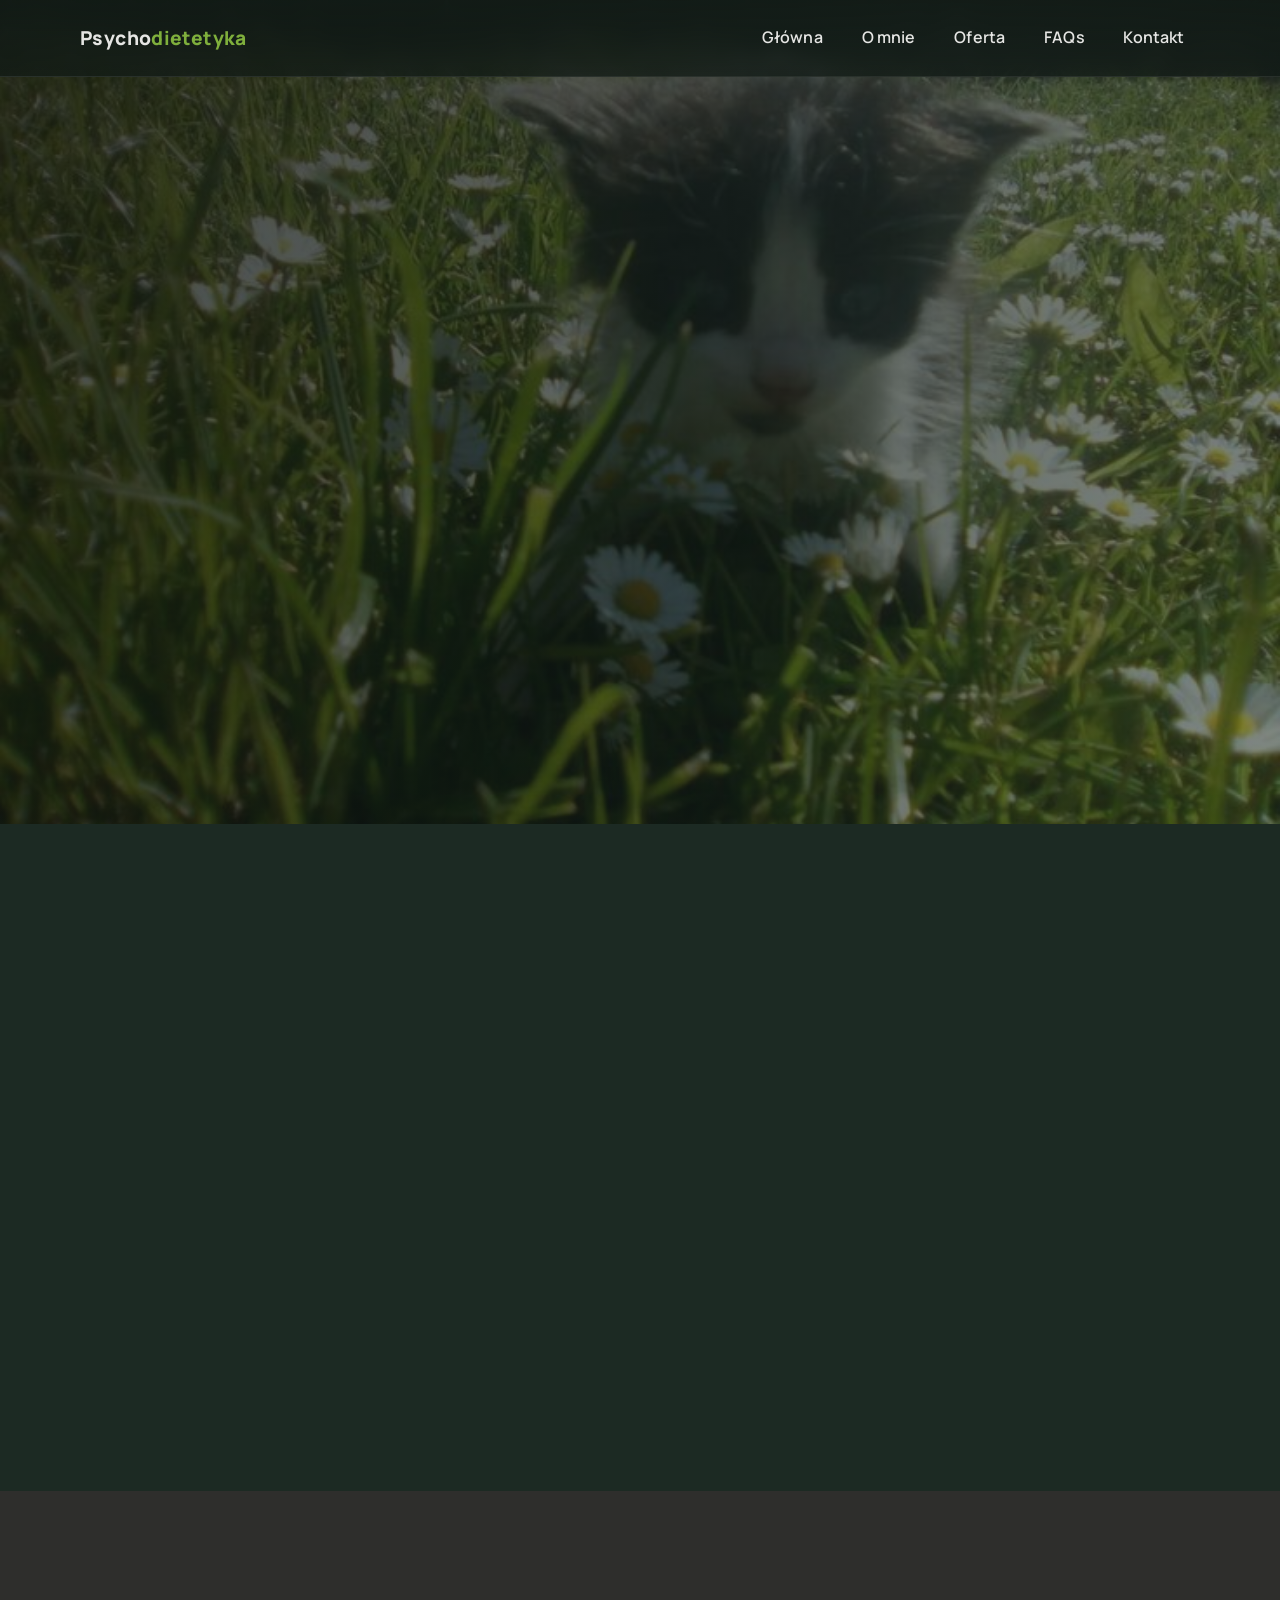
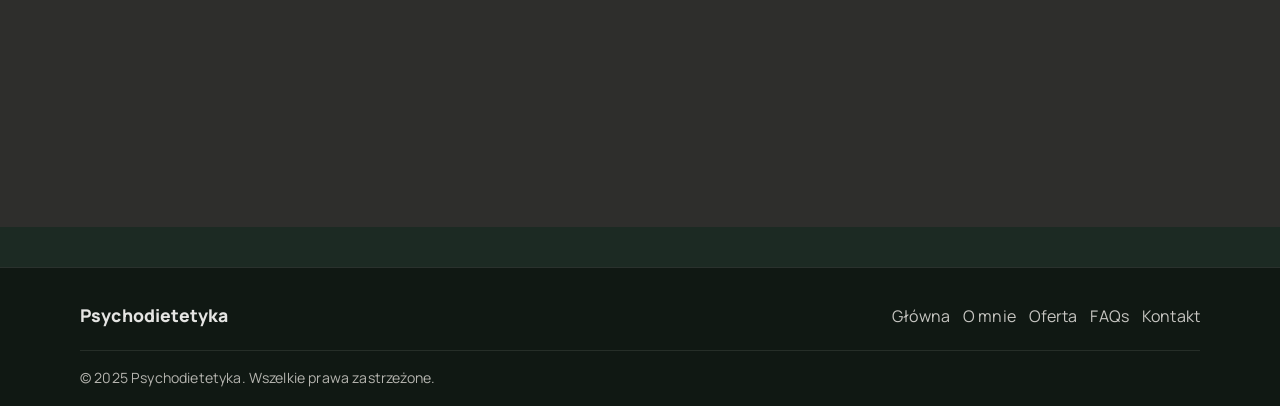
==== commit 1d33d675: "Update index.html" ====
--- a/index.html
+++ b/index.html
@@ -220,129 +220,5 @@
         <polyline points="18 15 12 9 6 15"></polyline>
     </svg>
 </button>
-
-<script>
-    // Nav scroll
-    const nav = document.querySelector('.nav');
-    window.addEventListener('scroll', () => {
-        nav.classList.toggle('scrolled', window.scrollY > 50);
-        scrollTopBtn.classList.toggle('visible', window.scrollY > 500);
-        highlightNavLink();
-    });
-
-    // Mobile menu
-    const navToggle = document.getElementById('navToggle');
-    const navLinks = document.getElementById('navLinks');
-    const navOverlay = document.getElementById('navOverlay');
-
-    function closeMobileMenu() {
-        navToggle.setAttribute('aria-expanded', 'false');
-        navLinks.classList.remove('open');
-        navOverlay.classList.remove('active');
-        document.body.style.overflow = '';
-    }
-
-    navToggle.addEventListener('click', () => {
-        const isOpen = navToggle.getAttribute('aria-expanded') === 'true';
-        navToggle.setAttribute('aria-expanded', !isOpen);
-        navLinks.classList.toggle('open');
-        navOverlay.classList.toggle('active');
-        document.body.style.overflow = isOpen ? '' : 'hidden';
-    });
-    navOverlay.addEventListener('click', closeMobileMenu);
-    document.querySelectorAll('.nav-link').forEach(l => l.addEventListener('click', closeMobileMenu));
-    document.addEventListener('keydown', e => { if (e.key === 'Escape') closeMobileMenu(); });
-
-    // Active nav link
-    const sections = document.querySelectorAll('section[id]');
-    const navItems = document.querySelectorAll('.nav-link');
-    function highlightNavLink() {
-        const scrollY = window.scrollY + 150;
-        sections.forEach(s => {
-            if (scrollY >= s.offsetTop && scrollY < s.offsetTop + s.offsetHeight) {
-                navItems.forEach(l => l.classList.toggle('active', l.getAttribute('href') === `#${s.id}`));
-            }
-        });
-    }
-
-    // Scroll to top
-    const scrollTopBtn = document.getElementById('scrollTop');
-    scrollTopBtn.addEventListener('click', () => window.scrollTo({ top: 0, behavior: 'smooth' }));
-
-    // FAQ accordion
-    document.querySelectorAll('.faq-question').forEach(btn => {
-        btn.addEventListener('click', () => {
-            const item = btn.closest('.faq-item');
-            const answer = item.querySelector('.faq-answer');
-            const inner = item.querySelector('.faq-answer-inner');
-            const isOpen = btn.getAttribute('aria-expanded') === 'true';
-
-            document.querySelectorAll('.faq-item.active').forEach(a => {
-                if (a !== item) {
-                    a.querySelector('.faq-answer').style.maxHeight = '0';
-                    a.querySelector('.faq-question').setAttribute('aria-expanded', 'false');
-                    a.classList.remove('active');
-                }
-            });
-
-            btn.setAttribute('aria-expanded', !isOpen);
-            item.classList.toggle('active', !isOpen);
-            answer.style.maxHeight = isOpen ? '0' : inner.scrollHeight + 30 + 'px';
-        });
-    });
-
-    // Fade-in on scroll
-    const observer = new IntersectionObserver(entries => {
-        entries.forEach(e => { if (e.isIntersecting) { e.target.classList.add('visible'); observer.unobserve(e.target); } });
-    }, { rootMargin: '0px 0px -50px 0px', threshold: 0.1 });
-    document.querySelectorAll('.fade-in').forEach(el => observer.observe(el));
-
-    // Contact form
-    const form = document.getElementById('contactForm');
-    form.addEventListener('submit', e => {
-        e.preventDefault();
-        const fields = { name: 'Proszę podać imię i nazwisko', email: 'Proszę podać prawidłowy adres email', message: 'Proszę wpisać wiadomość' };
-        let valid = true;
-
-        for (const [id, msg] of Object.entries(fields)) {
-            const el = document.getElementById(id);
-            const err = document.getElementById(`${id}-error`);
-            if (err) err.remove();
-            el.style.borderColor = '';
-
-            const isEmpty = !el.value.trim();
-            const isInvalidEmail = id === 'email' && !/^[^\s@]+@[^\s@]+\.[^\s@]+$/.test(el.value);
-            if (isEmpty || isInvalidEmail) {
-                el.style.borderColor = '#e74c3c';
-                const p = document.createElement('p');
-                p.id = `${id}-error`;
-                p.style.cssText = 'color:#e74c3c;font-size:0.8rem;margin-top:0.35rem';
-                p.textContent = msg;
-                el.parentNode.appendChild(p);
-                valid = false;
-            }
-        }
-
-        if (valid) {
-            const btn = form.querySelector('.form-submit');
-            btn.textContent = 'Wysyłanie...';
-            btn.disabled = true;
-            setTimeout(() => {
-                btn.textContent = '✓ Wiadomość wysłana!';
-                btn.style.backgroundColor = 'var(--color-sage-dark)';
-                form.reset();
-                setTimeout(() => { btn.textContent = 'Wyślij wiadomość'; btn.disabled = false; btn.style.backgroundColor = ''; }, 3000);
-            }, 1500);
-        }
-    });
-
-    ['name', 'email', 'message'].forEach(id => {
-        document.getElementById(id).addEventListener('input', () => {
-            const err = document.getElementById(`${id}-error`);
-            if (err) err.remove();
-            document.getElementById(id).style.borderColor = '';
-        });
-    });
-</script>
 </body>
-</html>+</html>
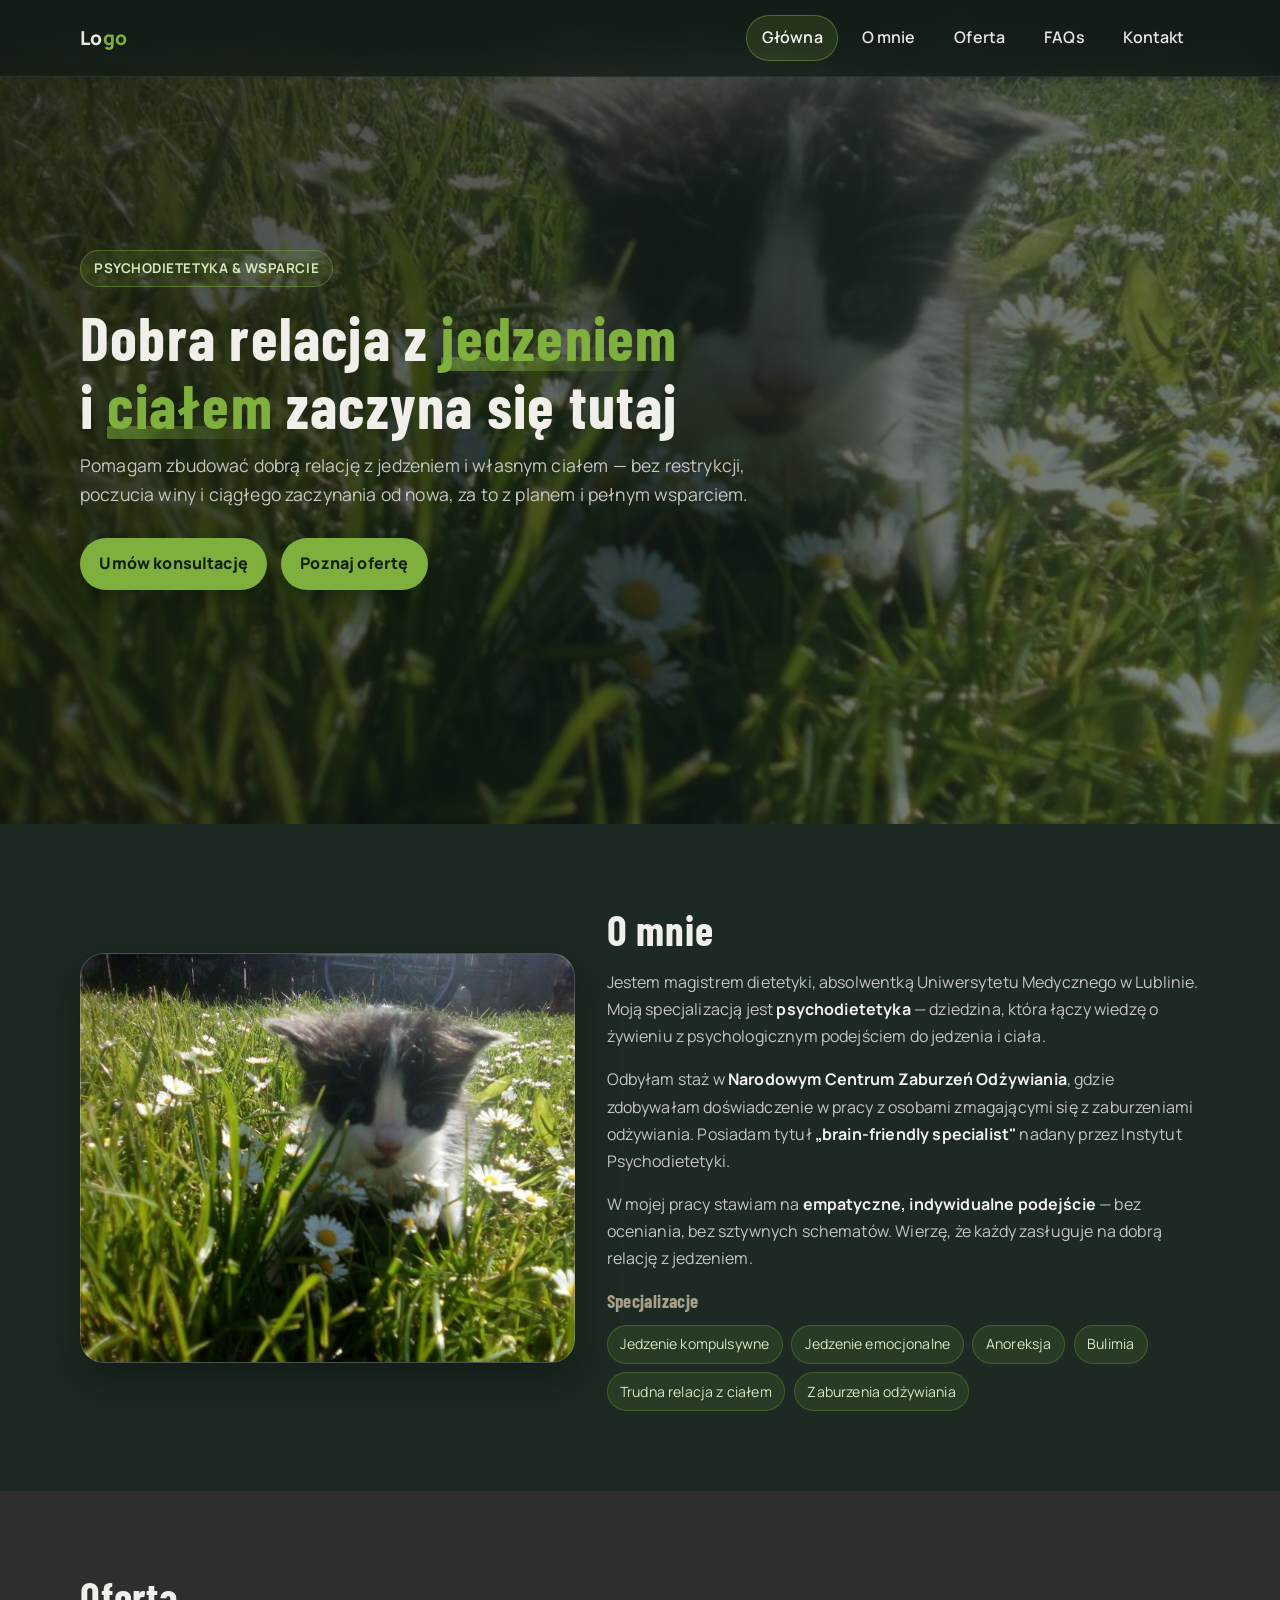
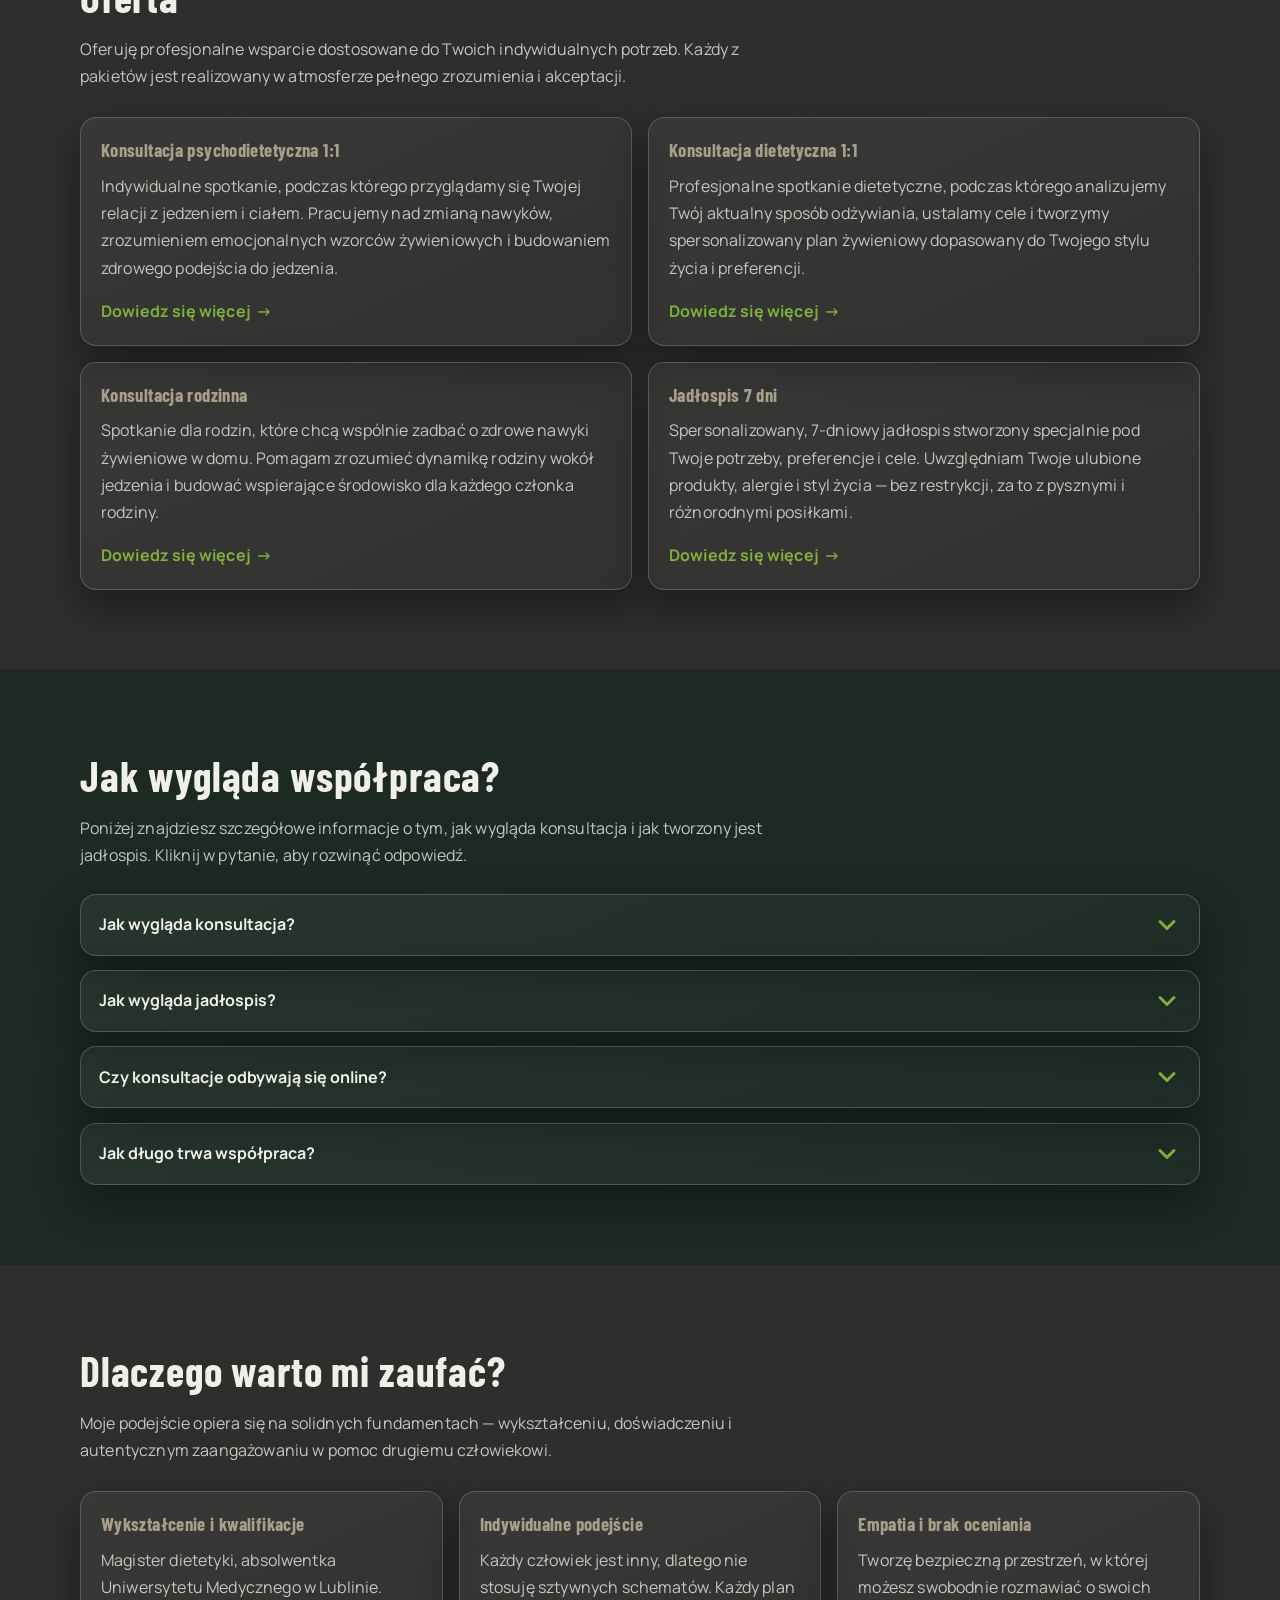
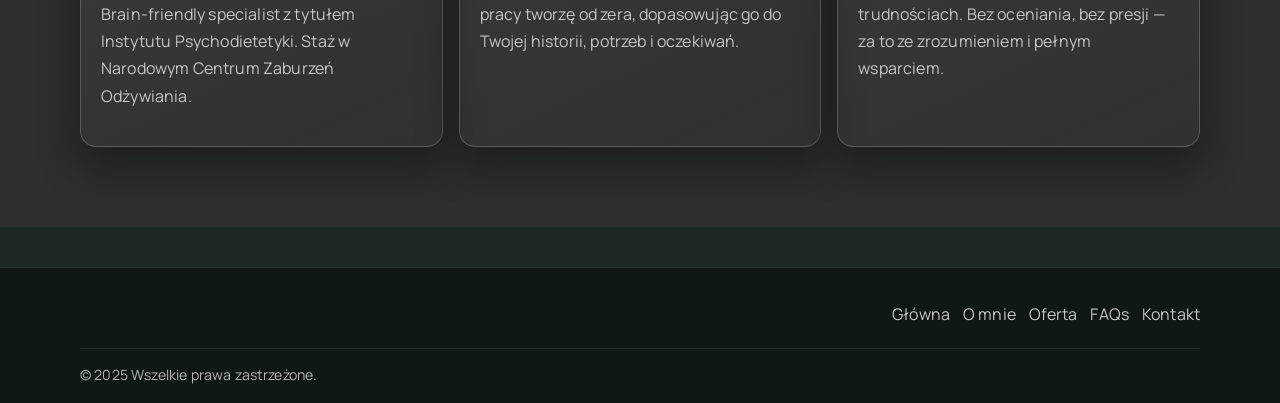
==== commit 6a22c06b: "Refactor index.html structure and content" ====
--- a/index.html
+++ b/index.html
@@ -11,7 +11,7 @@
 
 <nav class="nav">
     <div class="nav-inner">
-        <a href="#main" class="nav-logo">Psycho<span>dietetyka</span></a>
+        <a href="#main" class="nav-logo">Lo<span>go</span></a>
         <div class="nav-links" id="navLinks">
             <a href="#main" class="nav-link">Główna</a>
             <a href="#about" class="nav-link">O mnie</a>
@@ -200,7 +200,7 @@
 <footer class="footer">
     <div class="container">
         <div class="footer-content">
-            <div class="footer-logo">Psychodietetyka</div>
+            <div class="footer-logo"></div>
             <nav class="footer-links">
                 <a href="#main">Główna</a>
                 <a href="#about">O mnie</a>
@@ -210,7 +210,7 @@
             </nav>
         </div>
         <div class="footer-bottom">
-            <p>&copy; 2025 Psychodietetyka. Wszelkie prawa zastrzeżone.</p>
+            <p>&copy; 2025 Wszelkie prawa zastrzeżone.</p>
         </div>
     </div>
 </footer>
@@ -220,5 +220,82 @@
         <polyline points="18 15 12 9 6 15"></polyline>
     </svg>
 </button>
+
+<script>
+    // Nav scroll
+    const nav = document.querySelector('.nav');
+    window.addEventListener('scroll', () => {
+        nav.classList.toggle('scrolled', window.scrollY > 50);
+        scrollTopBtn.classList.toggle('visible', window.scrollY > 500);
+        highlightNavLink();
+    });
+
+    // Mobile menu
+    const navToggle = document.getElementById('navToggle');
+    const navLinks = document.getElementById('navLinks');
+    const navOverlay = document.getElementById('navOverlay');
+
+    function closeMobileMenu() {
+        navToggle.setAttribute('aria-expanded', 'false');
+        navLinks.classList.remove('open');
+        navOverlay.classList.remove('active');
+        document.body.style.overflow = '';
+    }
+
+    navToggle.addEventListener('click', () => {
+        const isOpen = navToggle.getAttribute('aria-expanded') === 'true';
+        navToggle.setAttribute('aria-expanded', !isOpen);
+        navLinks.classList.toggle('open');
+        navOverlay.classList.toggle('active');
+        document.body.style.overflow = isOpen ? '' : 'hidden';
+    });
+    navOverlay.addEventListener('click', closeMobileMenu);
+    document.querySelectorAll('.nav-link').forEach(l => l.addEventListener('click', closeMobileMenu));
+    document.addEventListener('keydown', e => { if (e.key === 'Escape') closeMobileMenu(); });
+
+    // Active nav link
+    const sections = document.querySelectorAll('section[id]');
+    const navItems = document.querySelectorAll('.nav-link');
+    function highlightNavLink() {
+        const scrollY = window.scrollY + 150;
+        sections.forEach(s => {
+            if (scrollY >= s.offsetTop && scrollY < s.offsetTop + s.offsetHeight) {
+                navItems.forEach(l => l.classList.toggle('active', l.getAttribute('href') === `#${s.id}`));
+            }
+        });
+    }
+
+    // Scroll to top
+    const scrollTopBtn = document.getElementById('scrollTop');
+    scrollTopBtn.addEventListener('click', () => window.scrollTo({ top: 0, behavior: 'smooth' }));
+
+    // FAQ accordion
+    document.querySelectorAll('.faq-question').forEach(btn => {
+        btn.addEventListener('click', () => {
+            const item = btn.closest('.faq-item');
+            const answer = item.querySelector('.faq-answer');
+            const inner = item.querySelector('.faq-answer-inner');
+            const isOpen = btn.getAttribute('aria-expanded') === 'true';
+
+            document.querySelectorAll('.faq-item.active').forEach(a => {
+                if (a !== item) {
+                    a.querySelector('.faq-answer').style.maxHeight = '0';
+                    a.querySelector('.faq-question').setAttribute('aria-expanded', 'false');
+                    a.classList.remove('active');
+                }
+            });
+
+            btn.setAttribute('aria-expanded', !isOpen);
+            item.classList.toggle('active', !isOpen);
+            answer.style.maxHeight = isOpen ? '0' : inner.scrollHeight + 30 + 'px';
+        });
+    });
+
+    // Fade-in on scroll
+    const observer = new IntersectionObserver(entries => {
+        entries.forEach(e => { if (e.isIntersecting) { e.target.classList.add('visible'); observer.unobserve(e.target); } });
+    }, { rootMargin: '0px 0px -50px 0px', threshold: 0.1 });
+    document.querySelectorAll('.fade-in').forEach(el => observer.observe(el));
+</script>
 </body>
 </html>
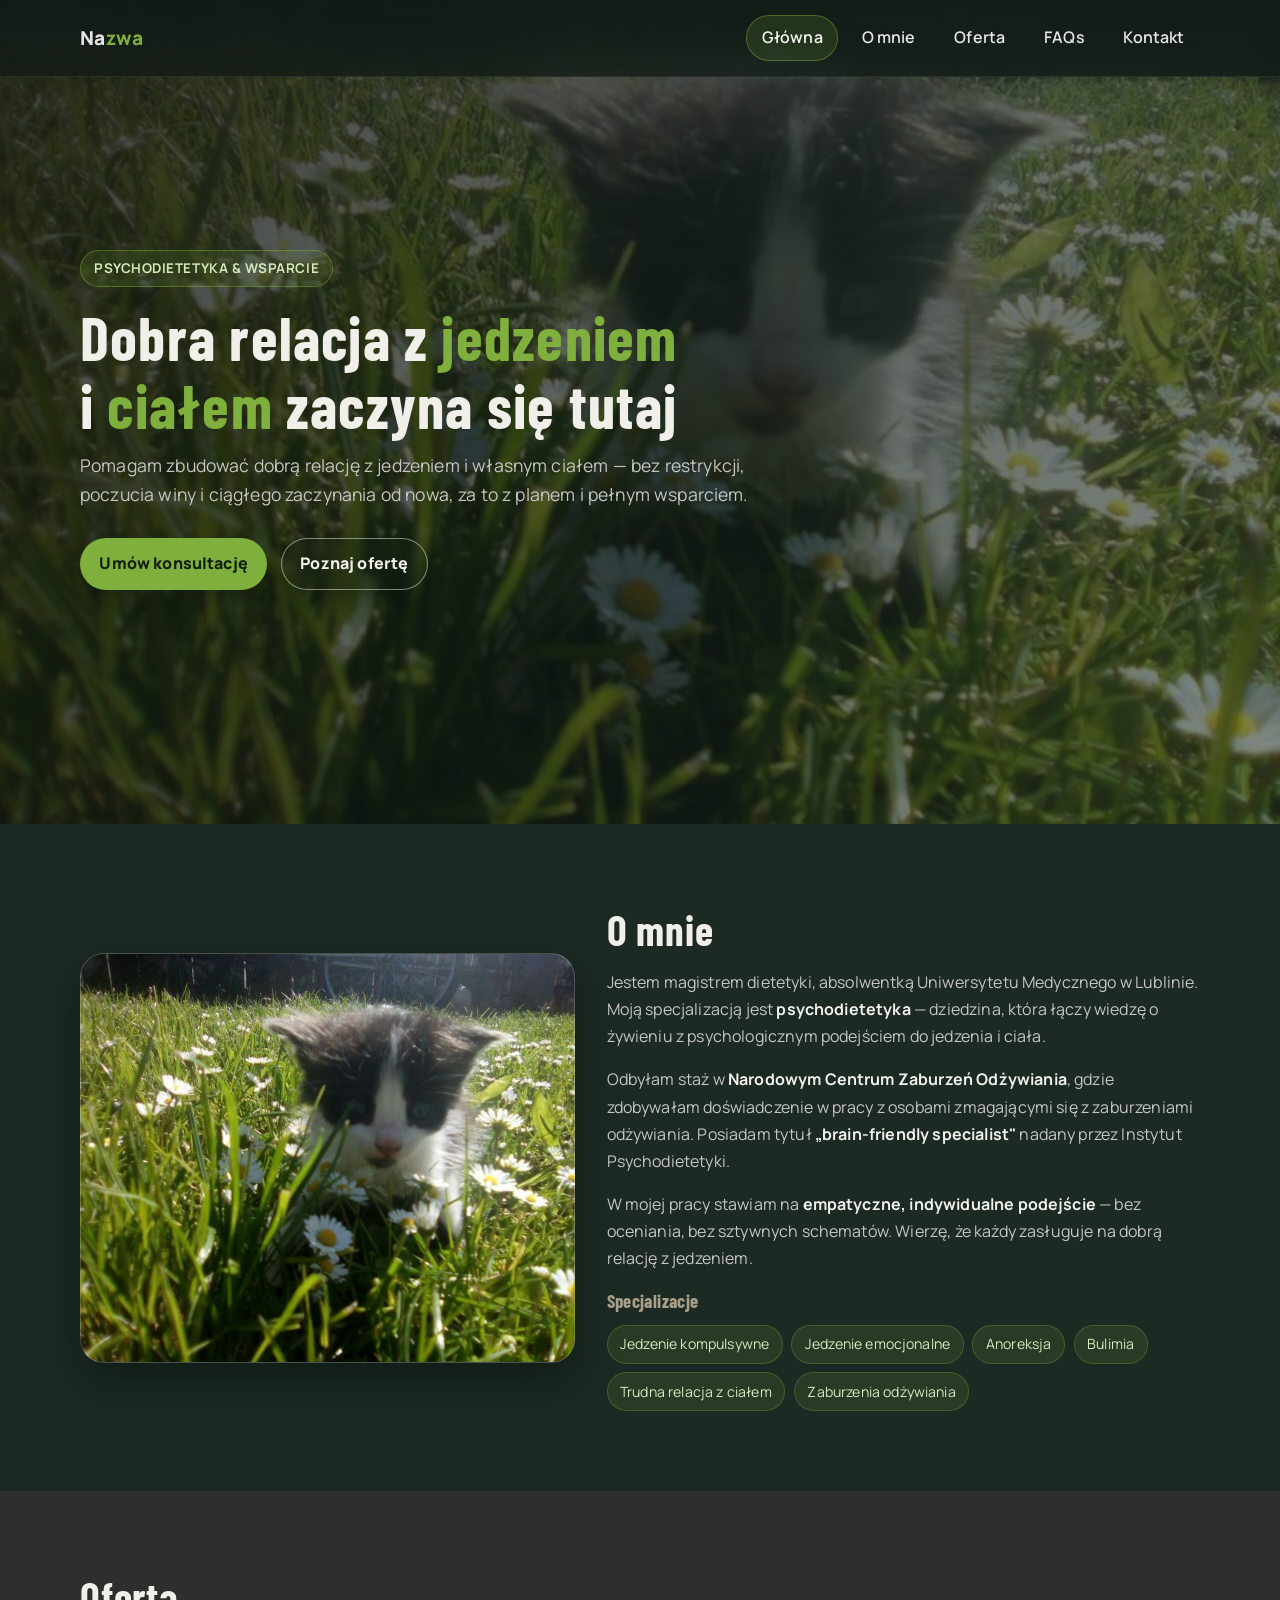
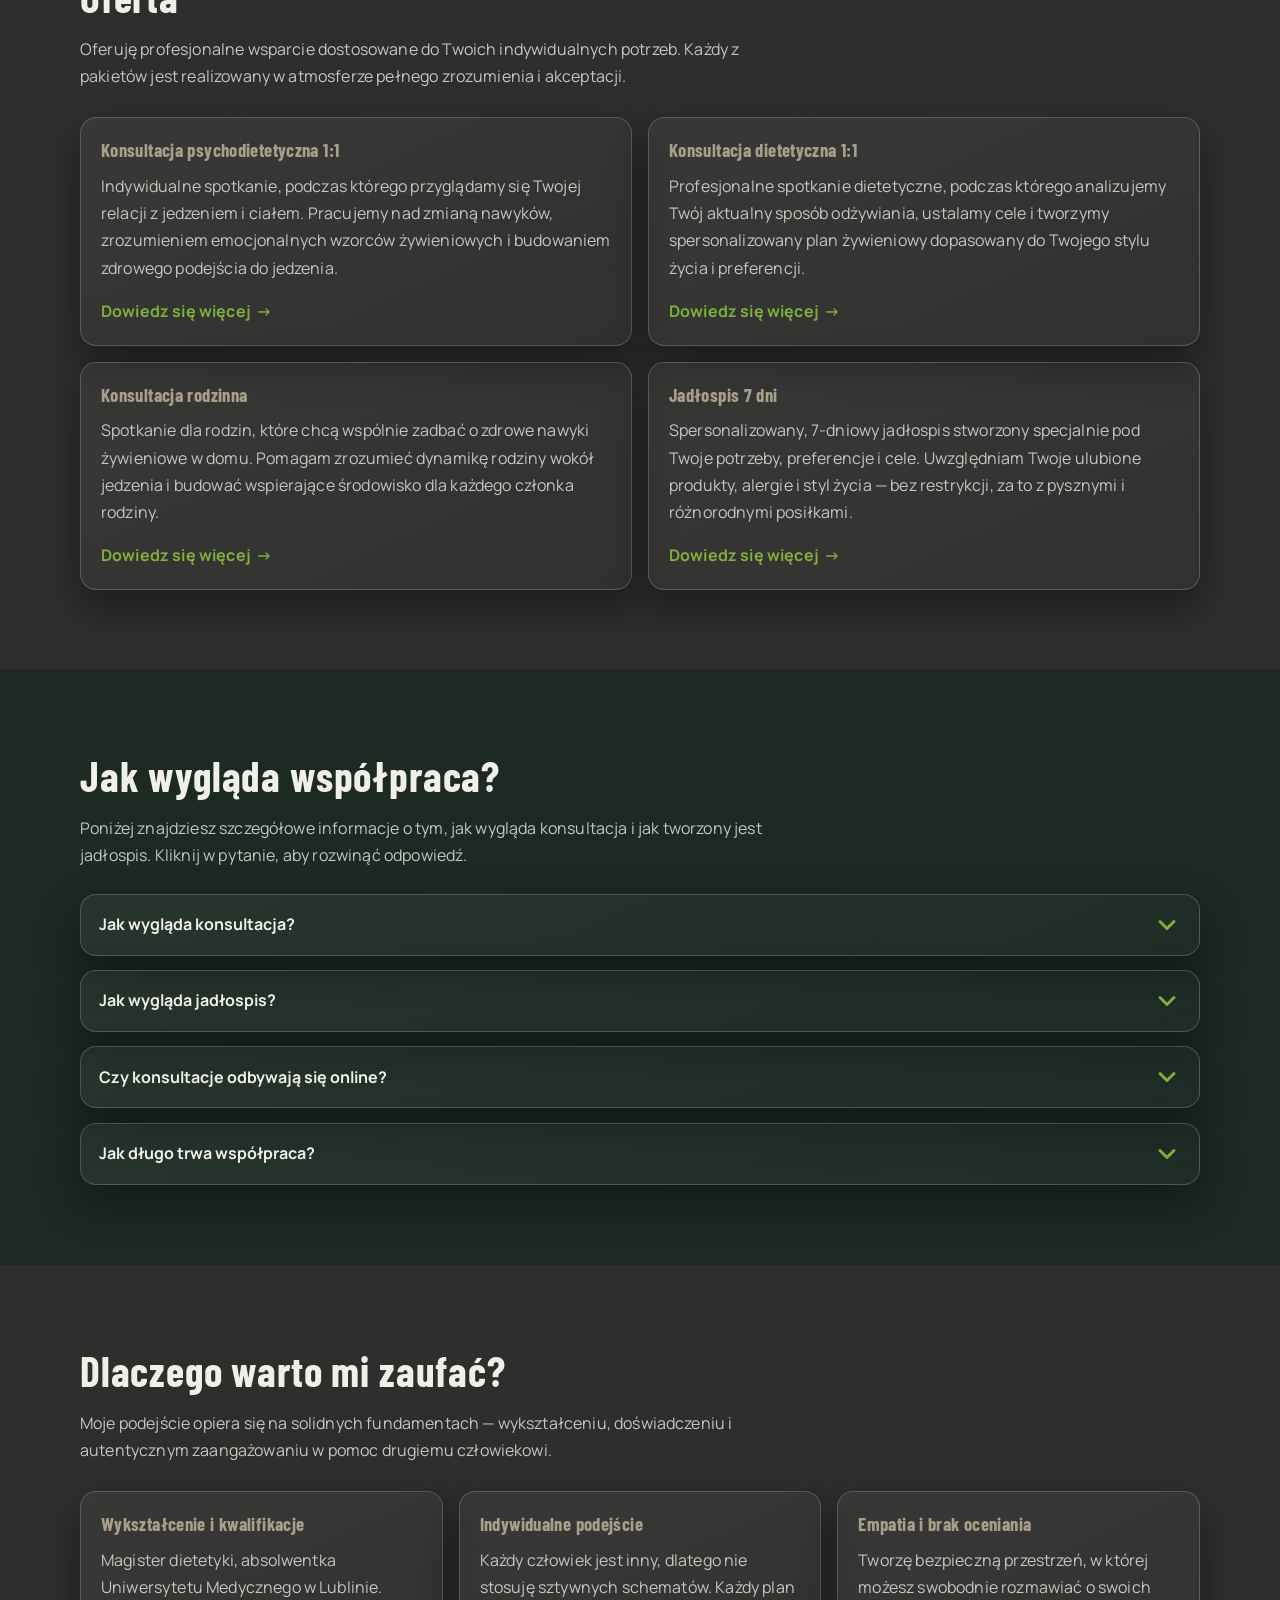
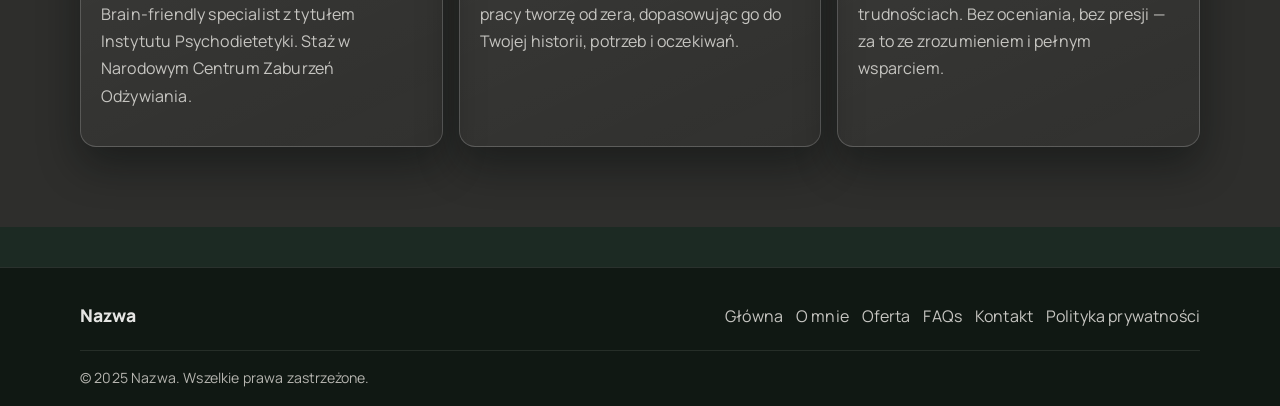
==== commit b05d14ba: "Add files via upload" ====
--- a/index.html
+++ b/index.html
@@ -3,15 +3,14 @@
 <head>
     <meta charset="UTF-8">
     <meta name="viewport" content="width=device-width, initial-scale=1.0">
-    <meta name="description" content="Psychodietetyka - pomoc w budowaniu dobrej relacji z jedzeniem i ciałem.">
-    <title></title>
+    <title>Główna</title>
     <link rel="stylesheet" href="style.css">
 </head>
 <body>
 
 <nav class="nav">
     <div class="nav-inner">
-        <a href="#main" class="nav-logo">Lo<span>go</span></a>
+        <a href="#main" class="nav-logo">Na<span>zwa</span></a>
         <div class="nav-links" id="navLinks">
             <a href="#main" class="nav-link">Główna</a>
             <a href="#about" class="nav-link">O mnie</a>
@@ -31,15 +30,15 @@
     <section class="hero" id="main">
         <div class="container">
             <div class="hero-content">
-                <span class="hero-badge fade-in">Psychodietetyka &amp; Wsparcie</span>
-                <h1 class="hero-title fade-in fade-in-delay-1">
+                <span class="hero-badge">Psychodietetyka &amp; Wsparcie</span>
+                <h1 class="hero-title">
                     Dobra relacja z&nbsp;<em>jedzeniem</em> i&nbsp;<em>ciałem</em> zaczyna się tutaj
                 </h1>
-                <p class="hero-description fade-in fade-in-delay-2">
+                <p class="hero-description">
                     Pomagam zbudować dobrą relację z jedzeniem i własnym ciałem — bez restrykcji, poczucia winy i ciągłego zaczynania od nowa, za to z planem i pełnym wsparciem.
                 </p>
-                <div class="hero-buttons fade-in fade-in-delay-3">
-                    <a href="#contact" class="btn">Umów konsultację</a>
+                <div class="hero-buttons">
+                    <a href="kontakt.html#rezerwacja-konsultacji" class="btn">Umów konsultację</a>
                     <a href="#services" class="btn btn-secondary">Poznaj ofertę</a>
                 </div>
             </div>
@@ -50,15 +49,15 @@
     <section id="about">
         <div class="container">
             <div class="about-grid">
-                <div class="about-image fade-in">
+                <div class="about-image">
                     <div class="about-image-placeholder"></div>
                 </div>
                 <div>
-                    <h2 class="section-title fade-in">O mnie</h2>
-                    <p class="about-text fade-in">Jestem magistrem dietetyki, absolwentką Uniwersytetu Medycznego w Lublinie. Moją specjalizacją jest <strong>psychodietetyka</strong> — dziedzina, która łączy wiedzę o żywieniu z psychologicznym podejściem do jedzenia i ciała.</p>
-                    <p class="about-text fade-in">Odbyłam staż w <strong>Narodowym Centrum Zaburzeń Odżywiania</strong>, gdzie zdobywałam doświadczenie w pracy z osobami zmagającymi się z zaburzeniami odżywiania. Posiadam tytuł <strong>„brain-friendly specialist"</strong> nadany przez Instytut Psychodietetyki.</p>
-                    <p class="about-text fade-in">W mojej pracy stawiam na <strong>empatyczne, indywidualne podejście</strong> — bez oceniania, bez sztywnych schematów. Wierzę, że każdy zasługuje na dobrą relację z jedzeniem.</p>
-                    <div class="about-specializations fade-in">
+                    <h2 class="section-title">O mnie</h2>
+                    <p class="about-text">Jestem magistrem dietetyki, absolwentką Uniwersytetu Medycznego w Lublinie. Moją specjalizacją jest <strong>psychodietetyka</strong> — dziedzina, która łączy wiedzę o żywieniu z psychologicznym podejściem do jedzenia i ciała.</p>
+                    <p class="about-text">Odbyłam staż w <strong>Narodowym Centrum Zaburzeń Odżywiania</strong>, gdzie zdobywałam doświadczenie w pracy z osobami zmagającymi się z zaburzeniami odżywiania. Posiadam tytuł <strong>„brain-friendly specialist"</strong> nadany przez Instytut Psychodietetyki.</p>
+                    <p class="about-text">W mojej pracy stawiam na <strong>empatyczne, indywidualne podejście</strong> — bez oceniania, bez sztywnych schematów. Wierzę, że każdy zasługuje na dobrą relację z jedzeniem.</p>
+                    <div class="about-specializations">
                         <h3>Specjalizacje</h3>
                         <div class="specialization-tags">
                             <span class="specialization-tag">Jedzenie kompulsywne</span>
@@ -77,28 +76,28 @@
     <!-- Oferta -->
     <section id="services">
         <div class="container">
-            <h2 class="section-title fade-in">Oferta</h2>
-            <p class="section-subtitle fade-in">Oferuję profesjonalne wsparcie dostosowane do Twoich indywidualnych potrzeb. Każdy z pakietów jest realizowany w atmosferze pełnego zrozumienia i akceptacji.</p>
+            <h2 class="section-title">Oferta</h2>
+            <p class="section-subtitle">Oferuję profesjonalne wsparcie dostosowane do Twoich indywidualnych potrzeb. Każdy z pakietów jest realizowany w atmosferze pełnego zrozumienia i akceptacji.</p>
             <div class="services-grid">
-                <article class="service-card fade-in fade-in-delay-1">
+                <article class="service-card reveal-card reveal-delay-1">
                     <h3>Konsultacja psychodietetyczna 1:1</h3>
                     <p>Indywidualne spotkanie, podczas którego przyglądamy się Twojej relacji z jedzeniem i ciałem. Pracujemy nad zmianą nawyków, zrozumieniem emocjonalnych wzorców żywieniowych i budowaniem zdrowego podejścia do jedzenia.</p>
-                    <a href="#contact" class="service-link">Dowiedz się więcej <span class="service-link-arrow">→</span></a>
+                    <a href="#faq" class="service-link">Dowiedz się więcej <span class="service-link-arrow">→</span></a>
                 </article>
-                <article class="service-card fade-in fade-in-delay-2">
+                <article class="service-card reveal-card reveal-delay-2">
                     <h3>Konsultacja dietetyczna 1:1</h3>
                     <p>Profesjonalne spotkanie dietetyczne, podczas którego analizujemy Twój aktualny sposób odżywiania, ustalamy cele i tworzymy spersonalizowany plan żywieniowy dopasowany do Twojego stylu życia i preferencji.</p>
-                    <a href="#contact" class="service-link">Dowiedz się więcej <span class="service-link-arrow">→</span></a>
+                    <a href="#faq" class="service-link">Dowiedz się więcej <span class="service-link-arrow">→</span></a>
                 </article>
-                <article class="service-card fade-in fade-in-delay-3">
+                <article class="service-card reveal-card reveal-delay-3">
                     <h3>Konsultacja rodzinna</h3>
                     <p>Spotkanie dla rodzin, które chcą wspólnie zadbać o zdrowe nawyki żywieniowe w domu. Pomagam zrozumieć dynamikę rodziny wokół jedzenia i budować wspierające środowisko dla każdego członka rodziny.</p>
-                    <a href="#contact" class="service-link">Dowiedz się więcej <span class="service-link-arrow">→</span></a>
+                    <a href="#faq" class="service-link">Dowiedz się więcej <span class="service-link-arrow">→</span></a>
                 </article>
-                <article class="service-card fade-in fade-in-delay-4">
+                <article class="service-card reveal-card reveal-delay-4">
                     <h3>Jadłospis 7 dni</h3>
                     <p>Spersonalizowany, 7-dniowy jadłospis stworzony specjalnie pod Twoje potrzeby, preferencje i cele. Uwzględniam Twoje ulubione produkty, alergie i styl życia — bez restrykcji, za to z pysznymi i różnorodnymi posiłkami.</p>
-                    <a href="#contact" class="service-link">Dowiedz się więcej <span class="service-link-arrow">→</span></a>
+                    <a href="#faq" class="service-link">Dowiedz się więcej <span class="service-link-arrow">→</span></a>
                 </article>
             </div>
         </div>
@@ -107,10 +106,10 @@
     <!-- FAQ -->
     <section id="faq">
         <div class="container">
-            <h2 class="section-title fade-in">Jak wygląda współpraca?</h2>
-            <p class="section-subtitle fade-in">Poniżej znajdziesz szczegółowe informacje o tym, jak wygląda konsultacja i jak tworzony jest jadłospis. Kliknij w pytanie, aby rozwinąć odpowiedź.</p>
+            <h2 class="section-title">Jak wygląda współpraca?</h2>
+            <p class="section-subtitle">Poniżej znajdziesz szczegółowe informacje o tym, jak wygląda konsultacja i jak tworzony jest jadłospis. Kliknij w pytanie, aby rozwinąć odpowiedź.</p>
             <div class="faq-grid">
-                <div class="faq-item fade-in">
+                <div class="faq-item">
                     <button class="faq-question" aria-expanded="false">
                         <span>Jak wygląda konsultacja?</span>
                         <span class="faq-icon"><svg viewBox="0 0 24 24" fill="none" stroke="currentColor" stroke-width="2.5" stroke-linecap="round" stroke-linejoin="round"><polyline points="6 9 12 15 18 9"></polyline></svg></span>
@@ -128,7 +127,7 @@
                         </div>
                     </div>
                 </div>
-                <div class="faq-item fade-in">
+                <div class="faq-item">
                     <button class="faq-question" aria-expanded="false">
                         <span>Jak wygląda jadłospis?</span>
                         <span class="faq-icon"><svg viewBox="0 0 24 24" fill="none" stroke="currentColor" stroke-width="2.5" stroke-linecap="round" stroke-linejoin="round"><polyline points="6 9 12 15 18 9"></polyline></svg></span>
@@ -146,7 +145,7 @@
                         </div>
                     </div>
                 </div>
-                <div class="faq-item fade-in">
+                <div class="faq-item">
                     <button class="faq-question" aria-expanded="false">
                         <span>Czy konsultacje odbywają się online?</span>
                         <span class="faq-icon"><svg viewBox="0 0 24 24" fill="none" stroke="currentColor" stroke-width="2.5" stroke-linecap="round" stroke-linejoin="round"><polyline points="6 9 12 15 18 9"></polyline></svg></span>
@@ -157,7 +156,7 @@
                         </div>
                     </div>
                 </div>
-                <div class="faq-item fade-in">
+                <div class="faq-item">
                     <button class="faq-question" aria-expanded="false">
                         <span>Jak długo trwa współpraca?</span>
                         <span class="faq-icon"><svg viewBox="0 0 24 24" fill="none" stroke="currentColor" stroke-width="2.5" stroke-linecap="round" stroke-linejoin="round"><polyline points="6 9 12 15 18 9"></polyline></svg></span>
@@ -175,18 +174,18 @@
     <!-- Zaufanie -->
     <section id="trust">
         <div class="container">
-            <h2 class="section-title fade-in">Dlaczego warto mi zaufać?</h2>
-            <p class="section-subtitle fade-in">Moje podejście opiera się na solidnych fundamentach — wykształceniu, doświadczeniu i autentycznym zaangażowaniu w pomoc drugiemu człowiekowi.</p>
+            <h2 class="section-title">Dlaczego warto mi zaufać?</h2>
+            <p class="section-subtitle">Moje podejście opiera się na solidnych fundamentach — wykształceniu, doświadczeniu i autentycznym zaangażowaniu w pomoc drugiemu człowiekowi.</p>
             <div class="trust-grid">
-                <div class="trust-card fade-in fade-in-delay-1">
+                <div class="trust-card reveal-card reveal-delay-1">
                     <h3>Wykształcenie i kwalifikacje</h3>
                     <p>Magister dietetyki, absolwentka Uniwersytetu Medycznego w Lublinie. Brain-friendly specialist z tytułem Instytutu Psychodietetyki. Staż w Narodowym Centrum Zaburzeń Odżywiania.</p>
                 </div>
-                <div class="trust-card fade-in fade-in-delay-2">
+                <div class="trust-card reveal-card reveal-delay-2">
                     <h3>Indywidualne podejście</h3>
                     <p>Każdy człowiek jest inny, dlatego nie stosuję sztywnych schematów. Każdy plan pracy tworzę od zera, dopasowując go do Twojej historii, potrzeb i oczekiwań.</p>
                 </div>
-                <div class="trust-card fade-in fade-in-delay-3">
+                <div class="trust-card reveal-card reveal-delay-3">
                     <h3>Empatia i brak oceniania</h3>
                     <p>Tworzę bezpieczną przestrzeń, w której możesz swobodnie rozmawiać o swoich trudnościach. Bez oceniania, bez presji — za to ze zrozumieniem i pełnym wsparciem.</p>
                 </div>
@@ -200,17 +199,18 @@
 <footer class="footer">
     <div class="container">
         <div class="footer-content">
-            <div class="footer-logo"></div>
+            <div class="footer-logo">Nazwa</div>
             <nav class="footer-links">
                 <a href="#main">Główna</a>
                 <a href="#about">O mnie</a>
                 <a href="#services">Oferta</a>
                 <a href="#faq">FAQs</a>
                 <a href="kontakt.html">Kontakt</a>
+                <a href="polityka.html">Polityka prywatności</a>
             </nav>
         </div>
         <div class="footer-bottom">
-            <p>&copy; 2025 Wszelkie prawa zastrzeżone.</p>
+            <p>&copy; 2025 Nazwa. Wszelkie prawa zastrzeżone.</p>
         </div>
     </div>
 </footer>
@@ -267,7 +267,7 @@
 
     // Scroll to top
     const scrollTopBtn = document.getElementById('scrollTop');
-    scrollTopBtn.addEventListener('click', () => window.scrollTo({ top: 0, behavior: 'smooth' }));
+    scrollTopBtn.addEventListener('click', () => window.scrollTo({ top: 0 }));
 
     // FAQ accordion
     document.querySelectorAll('.faq-question').forEach(btn => {
@@ -291,11 +291,11 @@
         });
     });
 
-    // Fade-in on scroll
+    // Feature cards fade in once when they enter the viewport.
     const observer = new IntersectionObserver(entries => {
         entries.forEach(e => { if (e.isIntersecting) { e.target.classList.add('visible'); observer.unobserve(e.target); } });
     }, { rootMargin: '0px 0px -50px 0px', threshold: 0.1 });
-    document.querySelectorAll('.fade-in').forEach(el => observer.observe(el));
+    document.querySelectorAll('.reveal-card').forEach(el => observer.observe(el));
 </script>
 </body>
 </html>
--- a/style.css
+++ b/style.css
@@ -20,7 +20,7 @@
 
 *, *::before, *::after { box-sizing: border-box; }
 
-html, body { margin: 0; padding: 0; scroll-behavior: smooth; }
+html, body { margin: 0; padding: 0; }
 
 body {
     min-height: 100vh;
@@ -44,7 +44,7 @@
 
 a, button, input, select, textarea { font: inherit; }
 
-a { color: var(--cta); text-decoration: none; transition: color 0.25s ease; }
+a { color: var(--cta); text-decoration: none; }
 a:hover { color: var(--cta-hover); }
 
 hr { border: 0; border-top: 1px solid var(--line); margin: 1.25rem 0; }
@@ -59,7 +59,6 @@
     background: linear-gradient(180deg, rgba(18, 27, 22, 0.95), rgba(18, 27, 22, 0.78));
     border-bottom: 1px solid rgba(229, 229, 227, 0.1);
     backdrop-filter: blur(8px);
-    transition: all 0.25s ease;
 }
 .nav.scrolled { background: rgba(20, 30, 24, 0.92); box-shadow: 0 10px 24px rgba(6, 10, 8, 0.35); }
 
@@ -84,7 +83,6 @@
     border-radius: 999px;
     border: 1px solid transparent;
     font-weight: 600;
-    transition: all 0.25s ease;
 }
 .nav-link:hover, .nav-link.active {
     color: #f3f4f1;
@@ -108,7 +106,6 @@
     background: rgba(7, 10, 8, 0.55);
     opacity: 0;
     pointer-events: none;
-    transition: opacity 0.25s ease;
     z-index: 800;
 }
 .nav-overlay.active { opacity: 1; pointer-events: auto; }
@@ -184,8 +181,26 @@
     font-weight: 800;
     cursor: pointer;
     box-shadow: 0 8px 18px rgba(9, 16, 11, 0.35);
-    transition: background-color 0.25s ease, transform 0.25s ease, box-shadow 0.25s ease;
-}
+}
+
+.hero-buttons .btn:first-child {
+    transition: background-color 0.2s ease, border-color 0.2s ease, color 0.2s ease;
+}
+
+.hero-buttons .btn:first-child:hover,
+.hero-buttons .btn:first-child:focus-visible {
+    background: #f0efe9;
+    border-color: #f0efe9;
+    color: #142018;
+}
+
+.hero-buttons .btn-secondary {
+    background: rgba(18, 32, 18, 0.22);
+    border-color: rgba(240, 239, 233, 0.5);
+    color: #f0efe9;
+    backdrop-filter: blur(4px);
+}
+
 /* Section headings */
 .section-title { font-size: clamp(1.75rem, 3.8vw, 2.6rem); color: #f0efe9; margin-bottom: 0.8rem; }
 .section-subtitle { max-width: 70ch; color: var(--muted-text); margin-bottom: 0; }
@@ -241,10 +256,8 @@
 
 .service-card, .trust-card {
     padding: 1.25rem;
-    transition: transform 0.25s ease, border-color 0.25s ease;
 }
 .service-card:hover, .trust-card:hover {
-    transform: translateY(-5px);
     border-color: rgba(127, 175, 60, 0.46);
 }
 
@@ -263,8 +276,7 @@
 .service-card p, .trust-card p { color: var(--muted-text); }
 
 .service-link { display: inline-flex; align-items: center; gap: 0.32rem; font-weight: 700; }
-.service-link-arrow { transition: transform 0.2s ease; }
-.service-link:hover .service-link-arrow { transform: translateX(4px); }
+.service-link-arrow { display: inline-block; }
 
 /* FAQ */
 .faq-grid { margin-top: 1.5rem; display: grid; gap: 0.9rem; }
@@ -286,10 +298,10 @@
 }
 .faq-question:hover { transform: none; background: rgba(255, 255, 255, 0.03); }
 
-.faq-icon { width: 28px; height: 28px; display: grid; place-items: center; color: var(--cta); transition: transform 0.25s ease; }
+.faq-icon { width: 28px; height: 28px; display: grid; place-items: center; color: var(--cta); }
 .faq-item.active .faq-icon { transform: rotate(180deg); }
 
-.faq-answer { max-height: 0; overflow: hidden; transition: max-height 0.35s ease; }
+.faq-answer { max-height: 0; overflow: hidden; }
 .faq-answer-inner { padding: 0 1.1rem 1rem; }
 .faq-answer p, .faq-answer li { color: var(--muted-text); }
 .faq-answer ul { margin: 0.5rem 0 0.9rem 1.2rem; padding: 0; }
@@ -340,7 +352,6 @@
     border: 1px solid var(--surface-border);
     background: rgba(255, 255, 255, 0.05);
     color: var(--text-main);
-    transition: border-color 0.2s ease, box-shadow 0.2s ease;
 }
 textarea { min-height: 134px; resize: vertical; }
 input::placeholder, textarea::placeholder { color: #b6b5b0; }
@@ -352,7 +363,10 @@
 
 .form-submit { width: 100%; margin-top: 0.4rem; }
 .form-note { margin-top: 0.7rem; font-size: 0.86rem; color: #bebdb8; }
-
+#druczek {
+    font-size: x-small;
+    font-style: italic;
+}
 /* Footer */
 .footer {
     margin-top: 2.5rem;
@@ -380,19 +394,17 @@
     z-index: 950;
     opacity: 0;
     pointer-events: none;
-    transform: translateY(10px);
-    transition: opacity 0.25s ease, transform 0.25s ease;
 }
 .scroll-top svg { width: 20px; height: 20px; }
-.scroll-top.visible { opacity: 1; pointer-events: auto; transform: translateY(0); }
-
-/* Fade-in animations */
-.fade-in { opacity: 0; transform: translateY(16px); transition: opacity 0.65s ease, transform 0.65s ease; }
-.fade-in.visible { opacity: 1; transform: translateY(0); }
-.fade-in-delay-1 { transition-delay: 0.08s; }
-.fade-in-delay-2 { transition-delay: 0.16s; }
-.fade-in-delay-3 { transition-delay: 0.24s; }
-.fade-in-delay-4 { transition-delay: 0.32s; }
+.scroll-top.visible { opacity: 1; pointer-events: auto; }
+
+/* Feature cards fade in once when they enter the viewport. */
+.reveal-card { opacity: 0; transition: opacity 0.2s ease; }
+.reveal-card.visible { opacity: 1; }
+.reveal-delay-1 { transition-delay: 0s; }
+.reveal-delay-2 { transition-delay: 0.1s; }
+.reveal-delay-3 { transition-delay: 0.2s; }
+.reveal-delay-4 { transition-delay: 0.3s; }
 
 /* Responsive */
 @media (max-width: 980px) {
@@ -416,7 +428,6 @@
         align-items: stretch;
         gap: 0.35rem;
         transform: translateX(100%);
-        transition: transform 0.25s ease;
         z-index: 900;
     }
     .nav-links.open { transform: translateX(0); }
@@ -439,4 +450,4 @@
         transition-duration: 0.01ms !important;
         scroll-behavior: auto !important;
     }
-}+}
